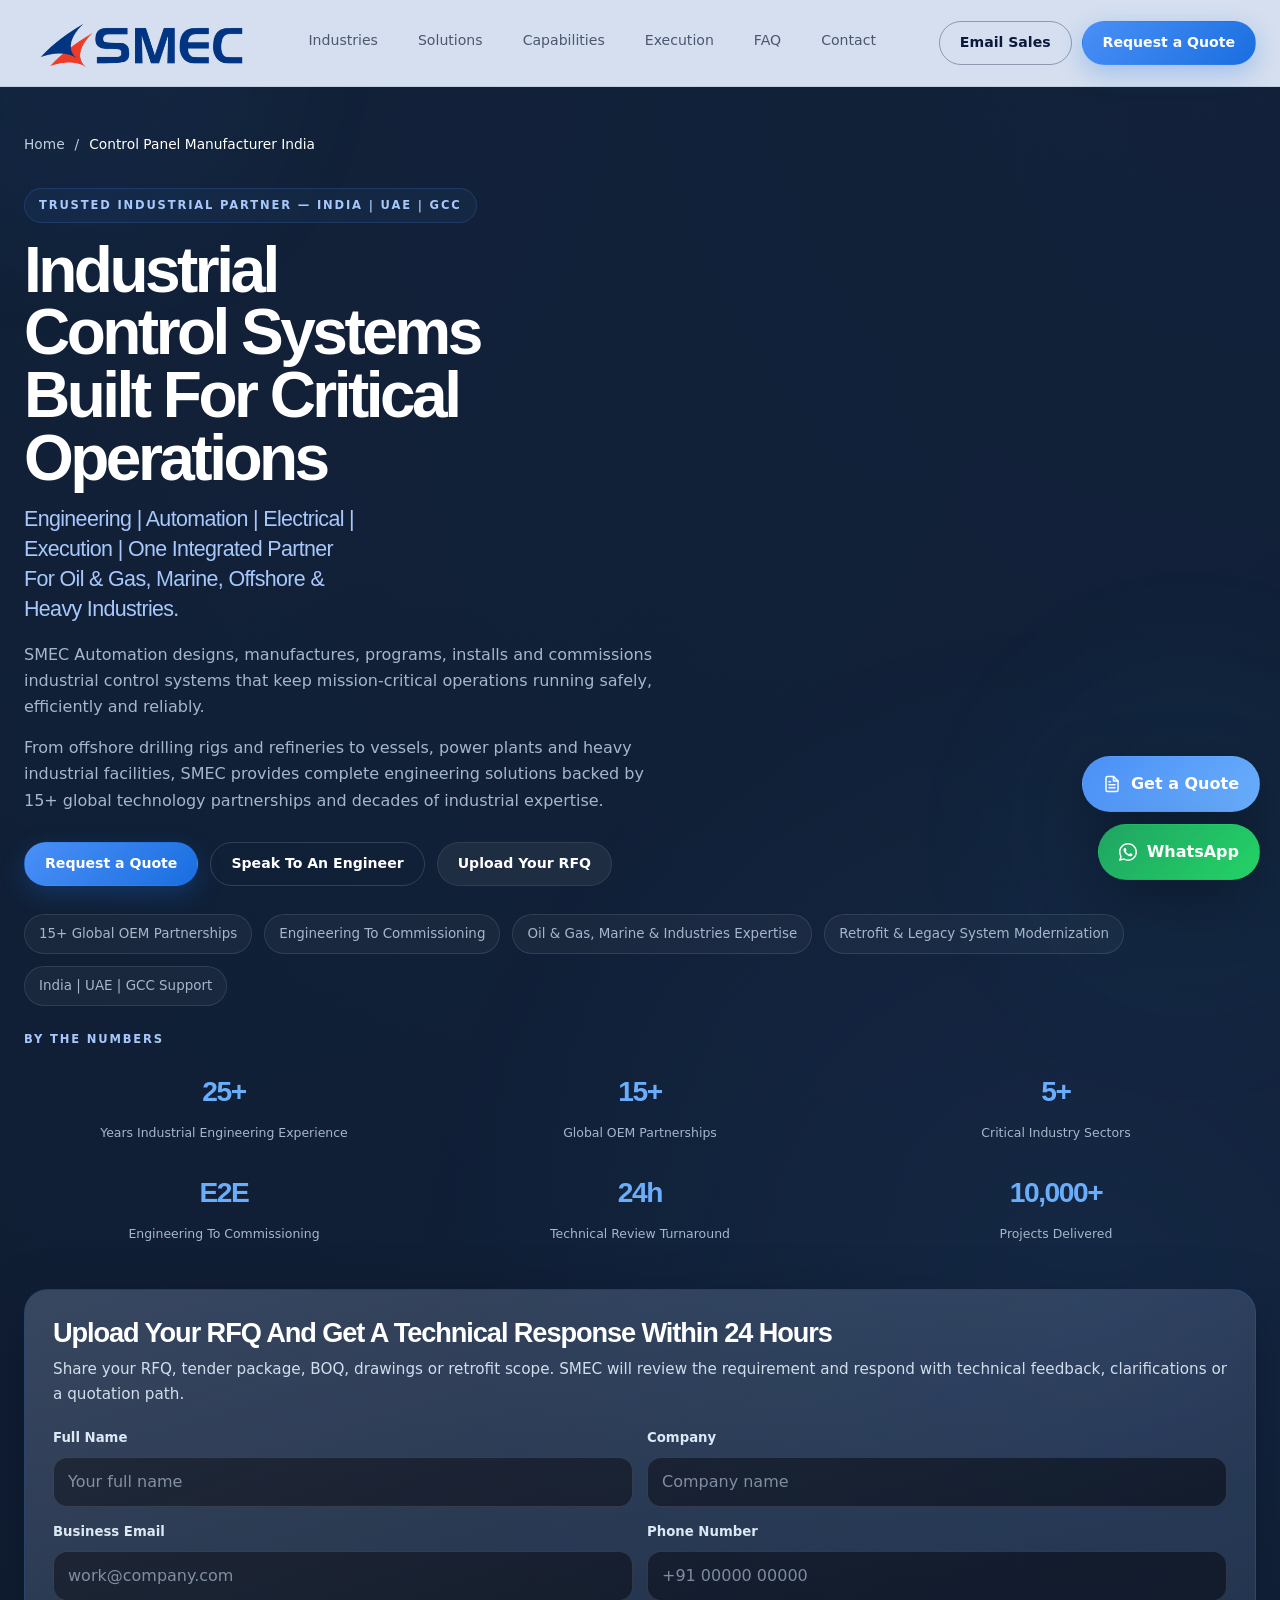
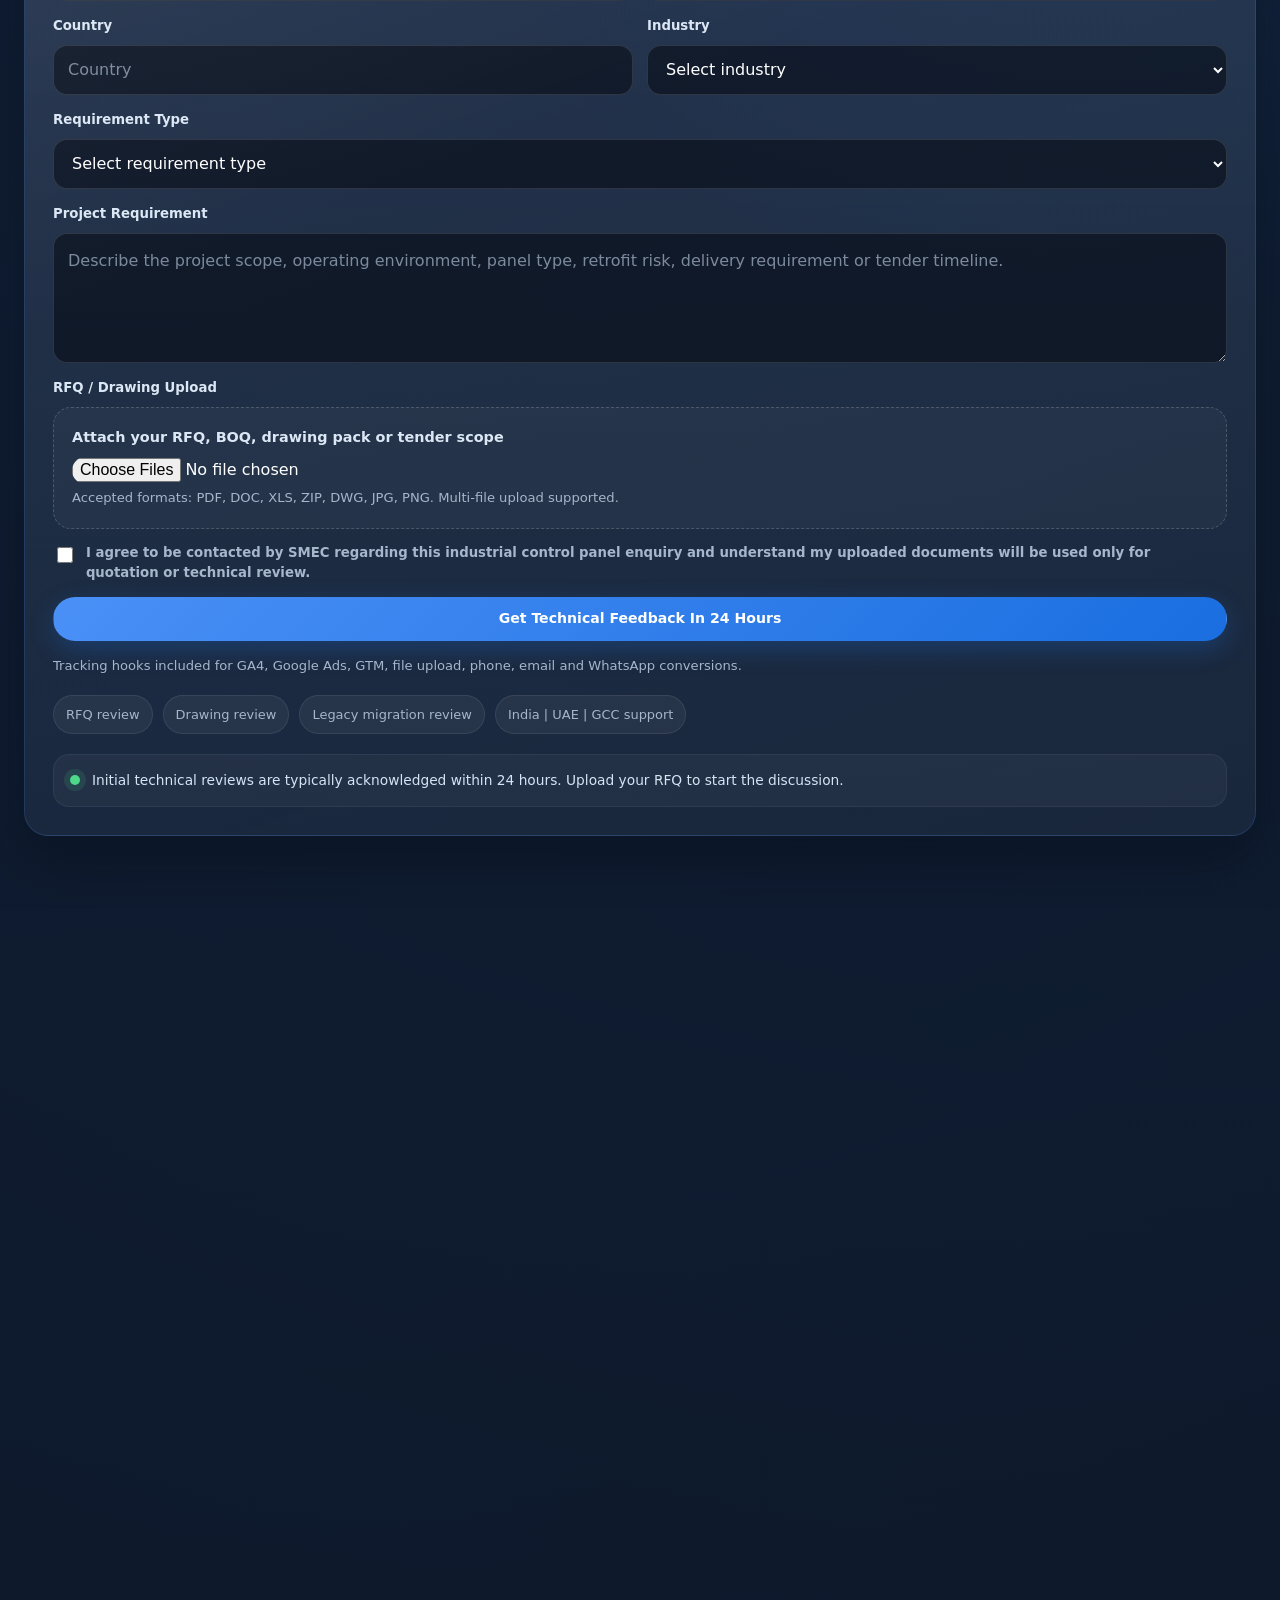
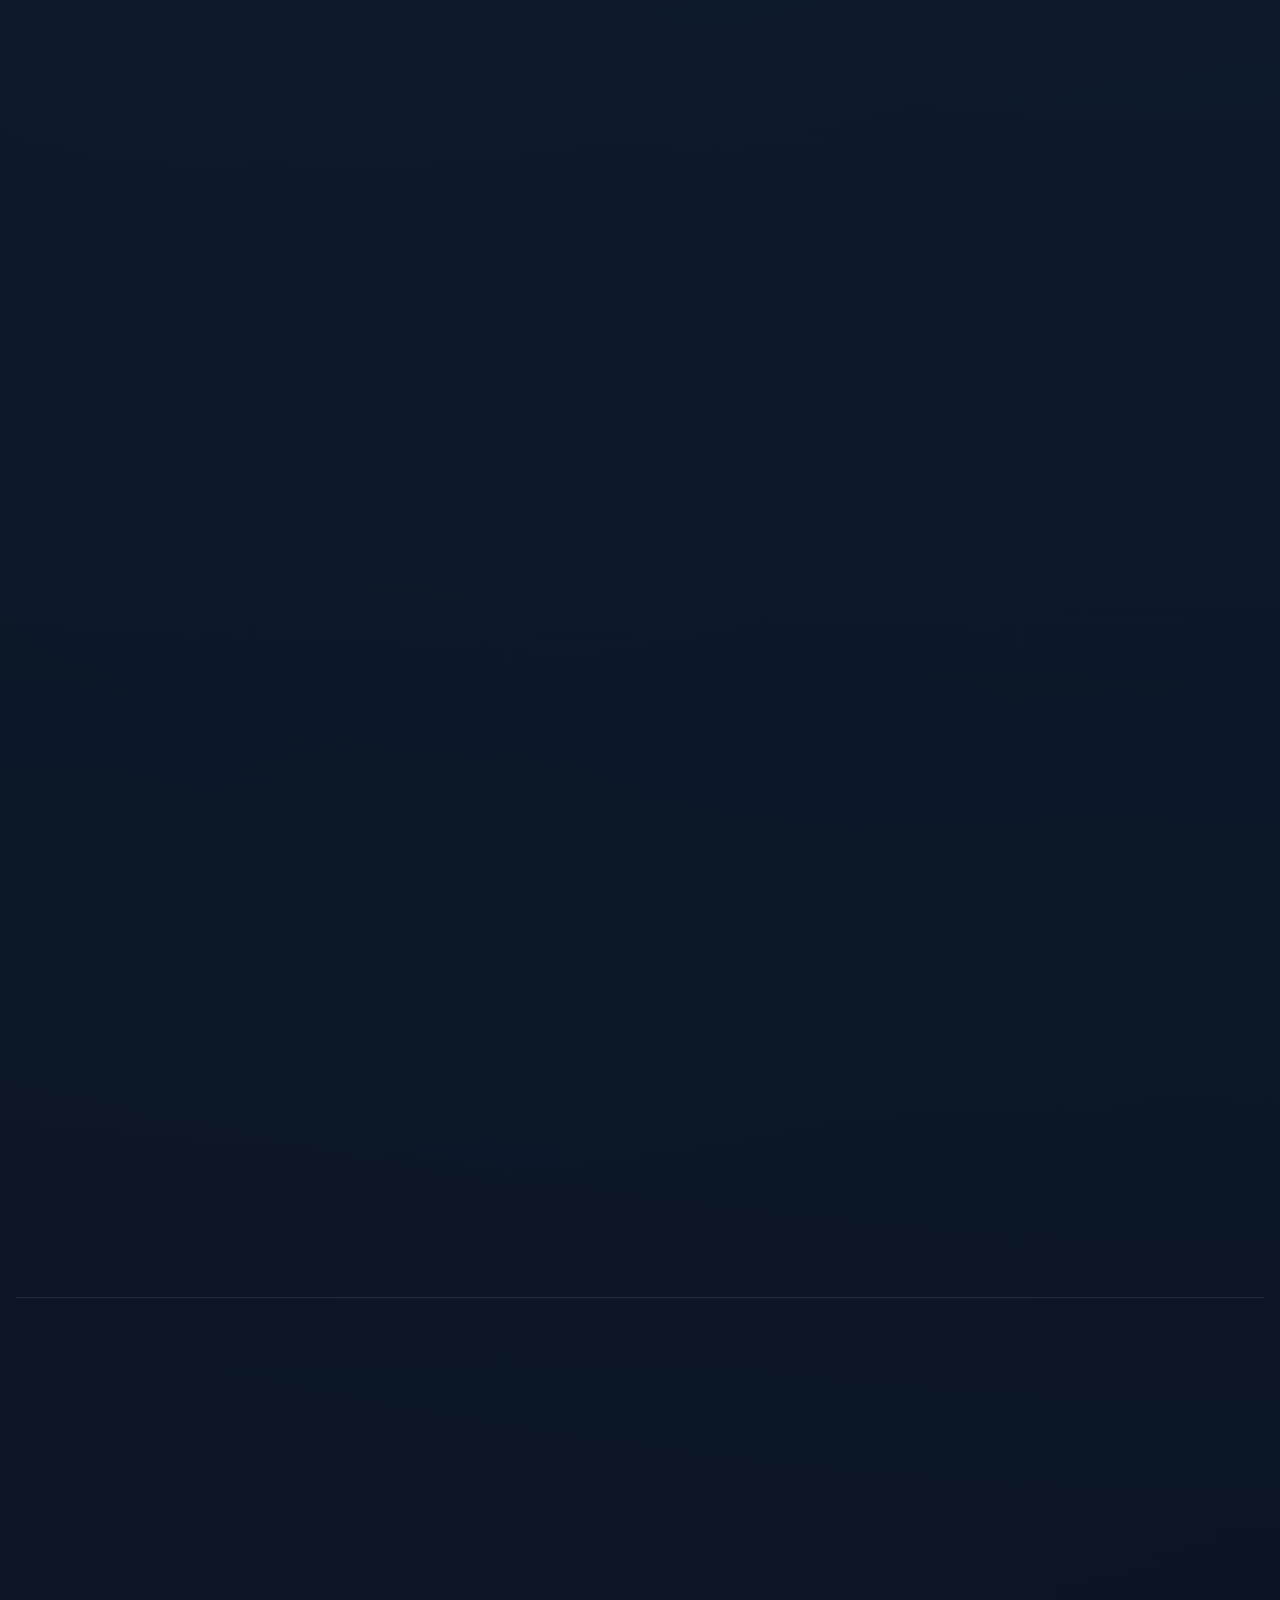
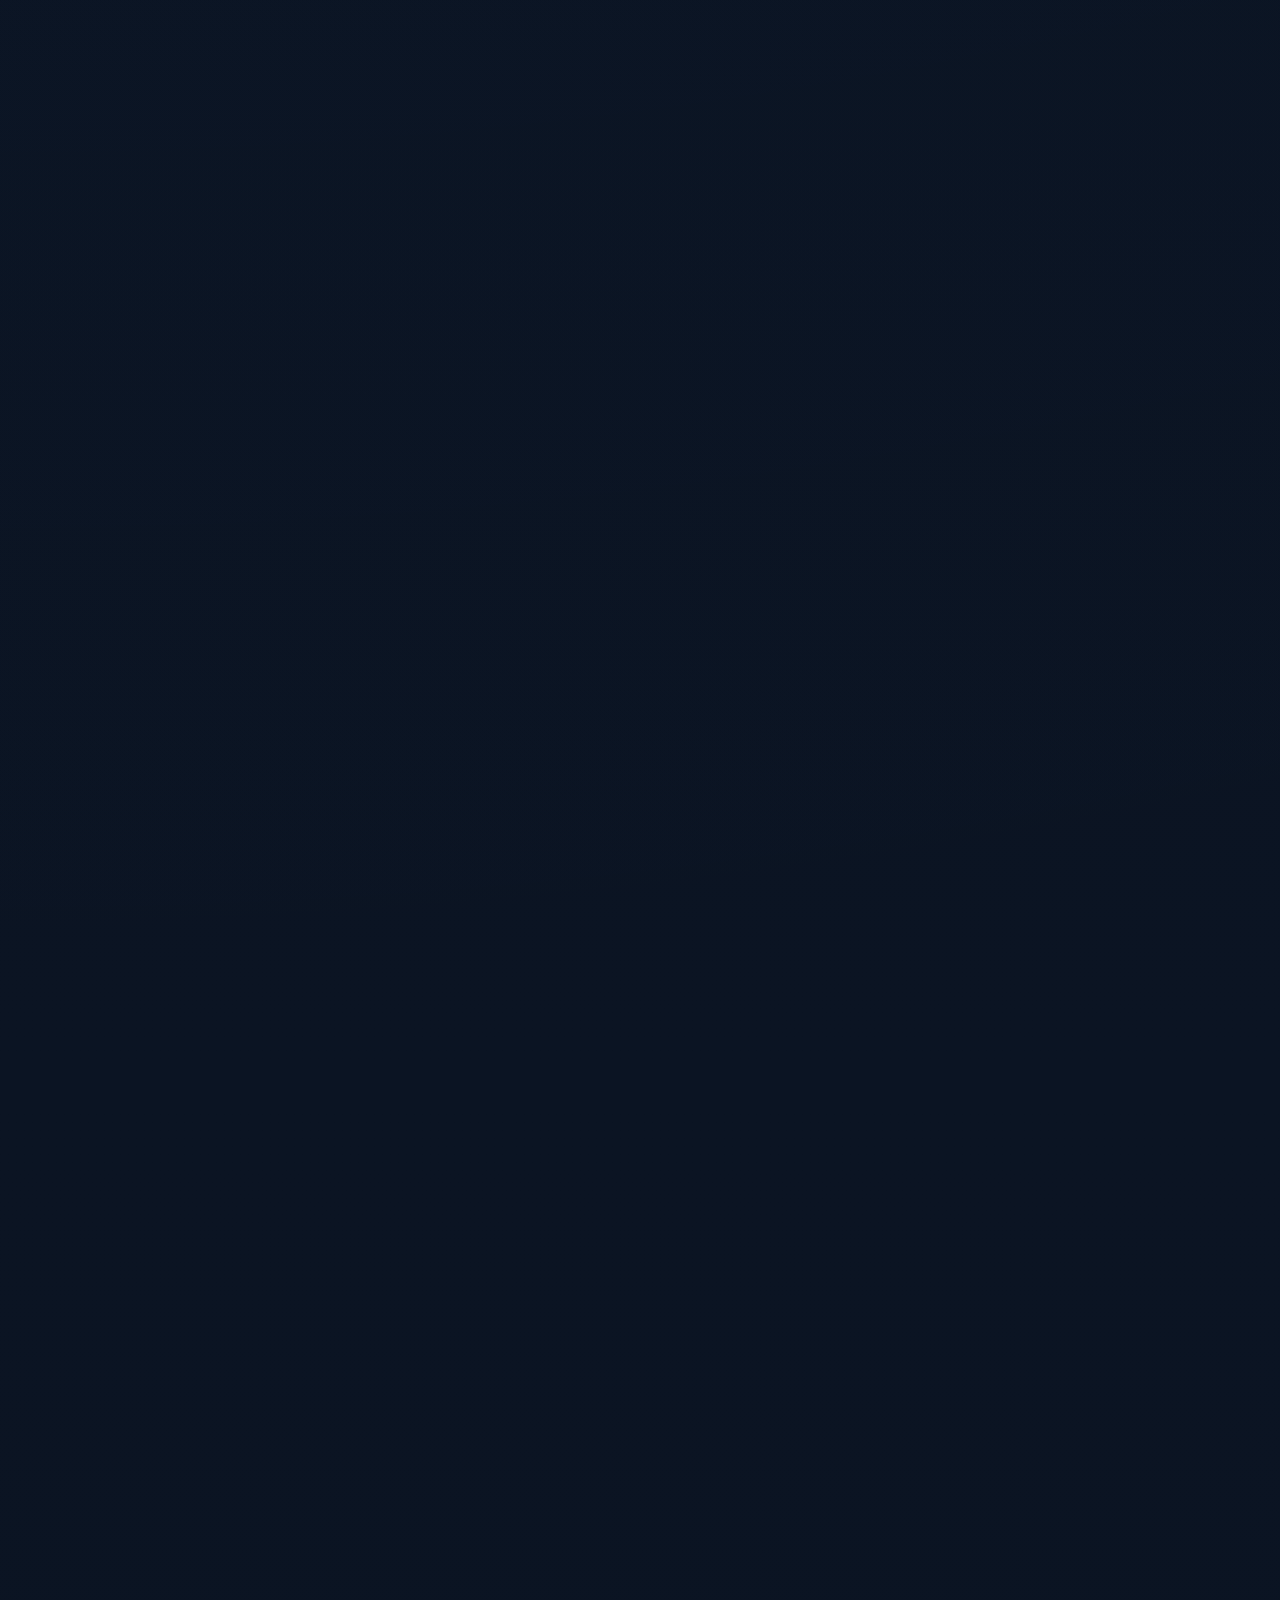
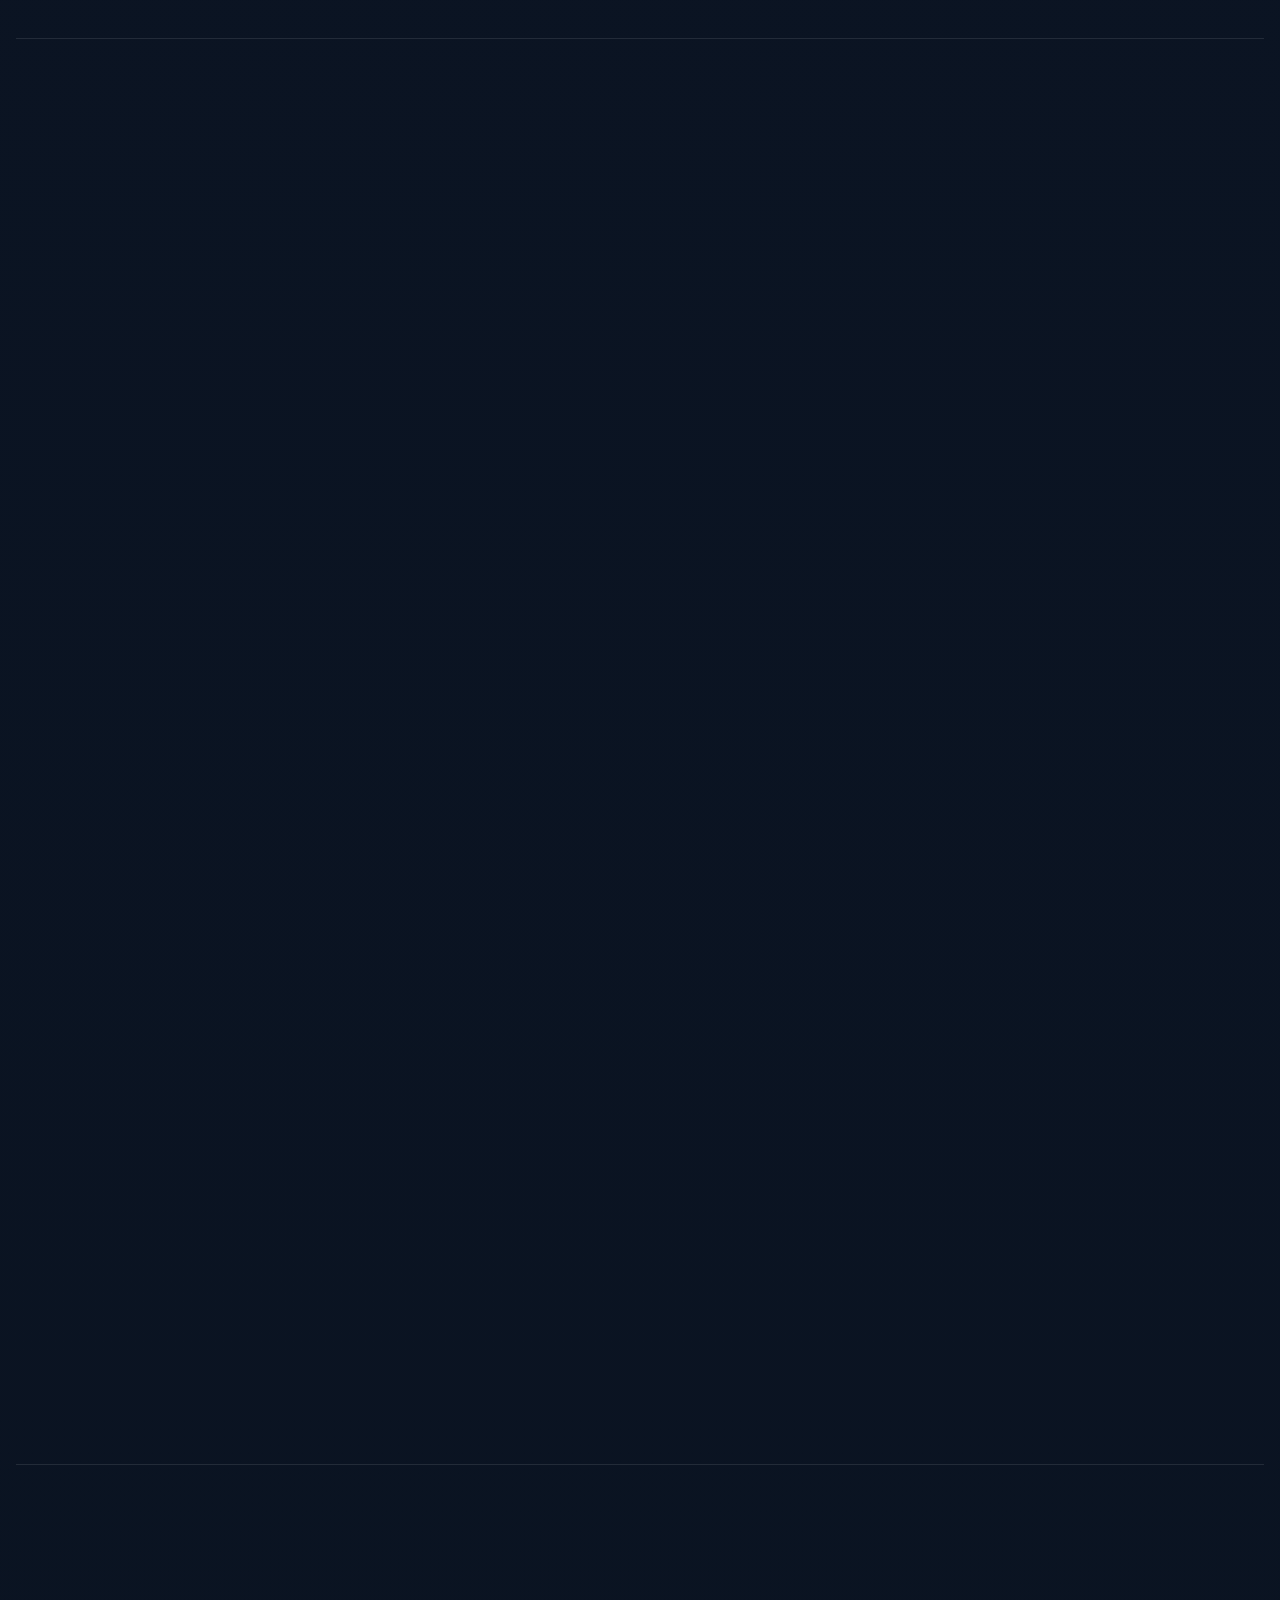
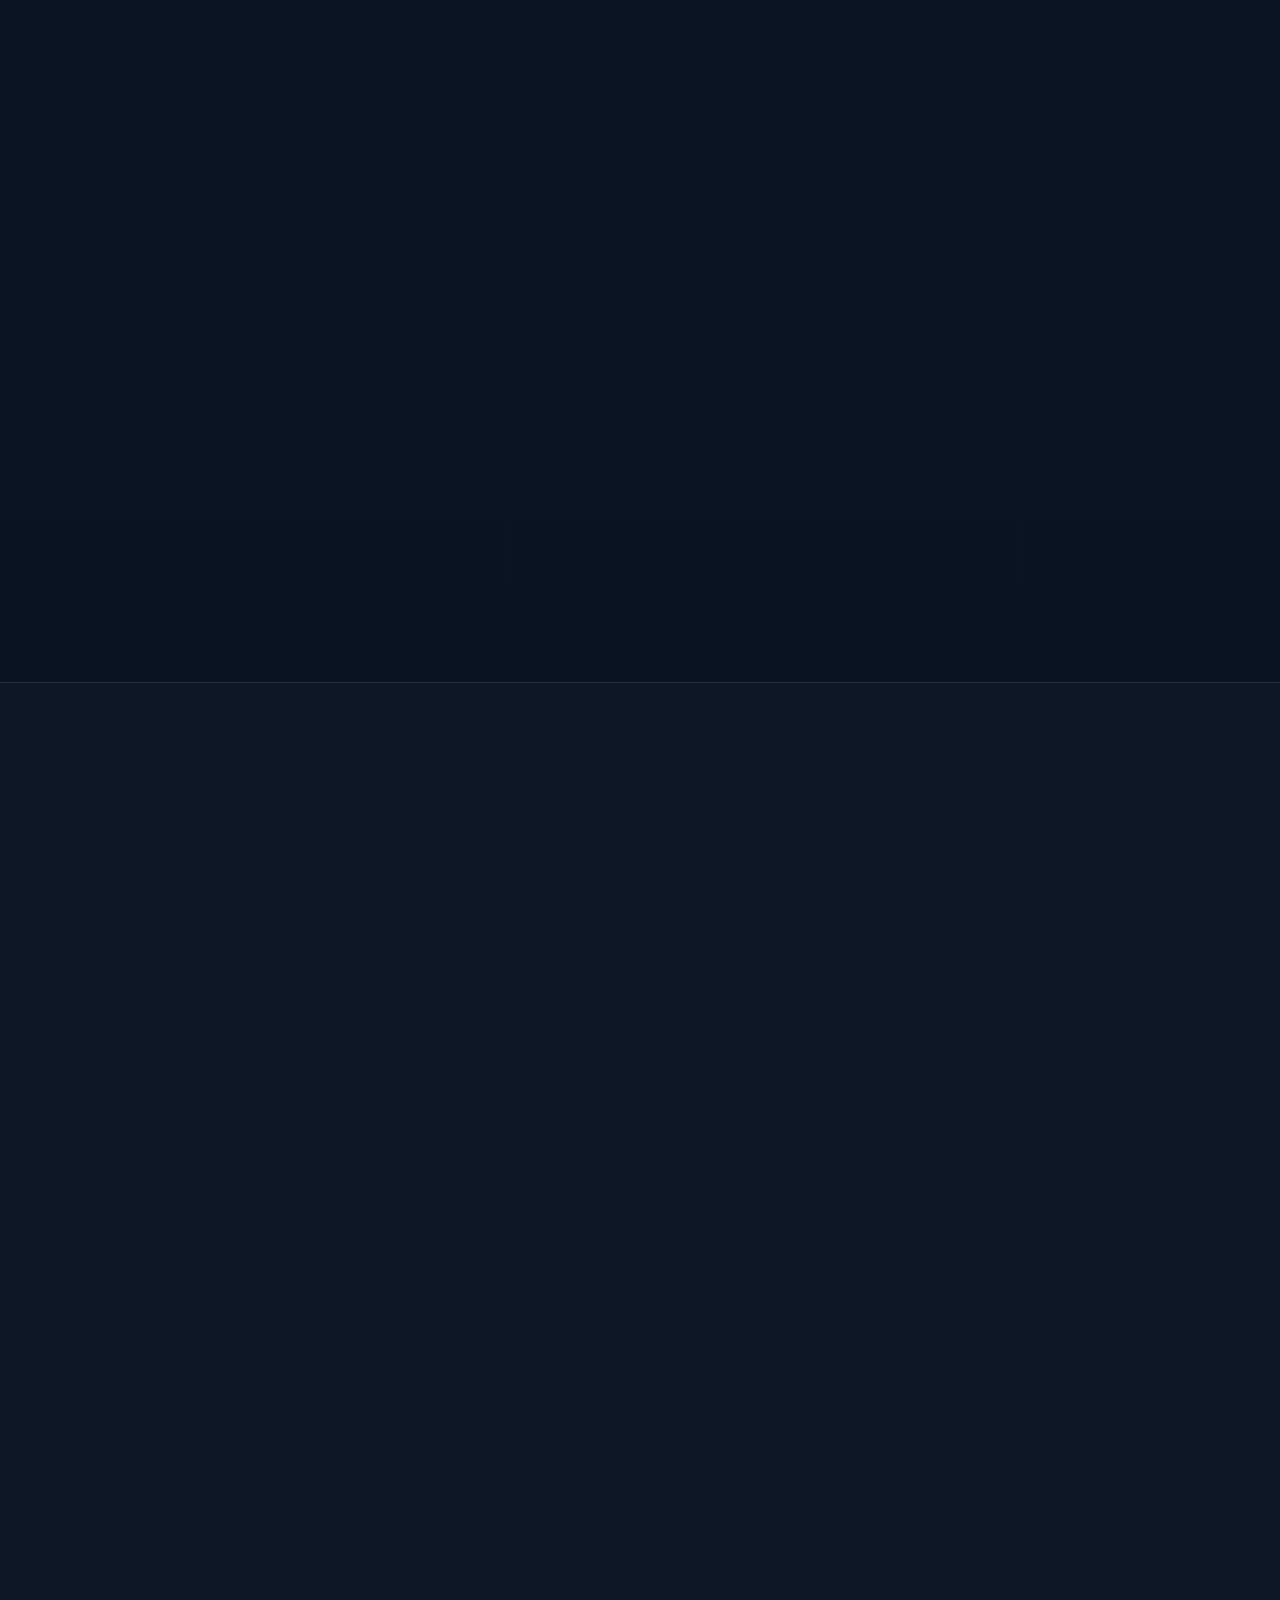
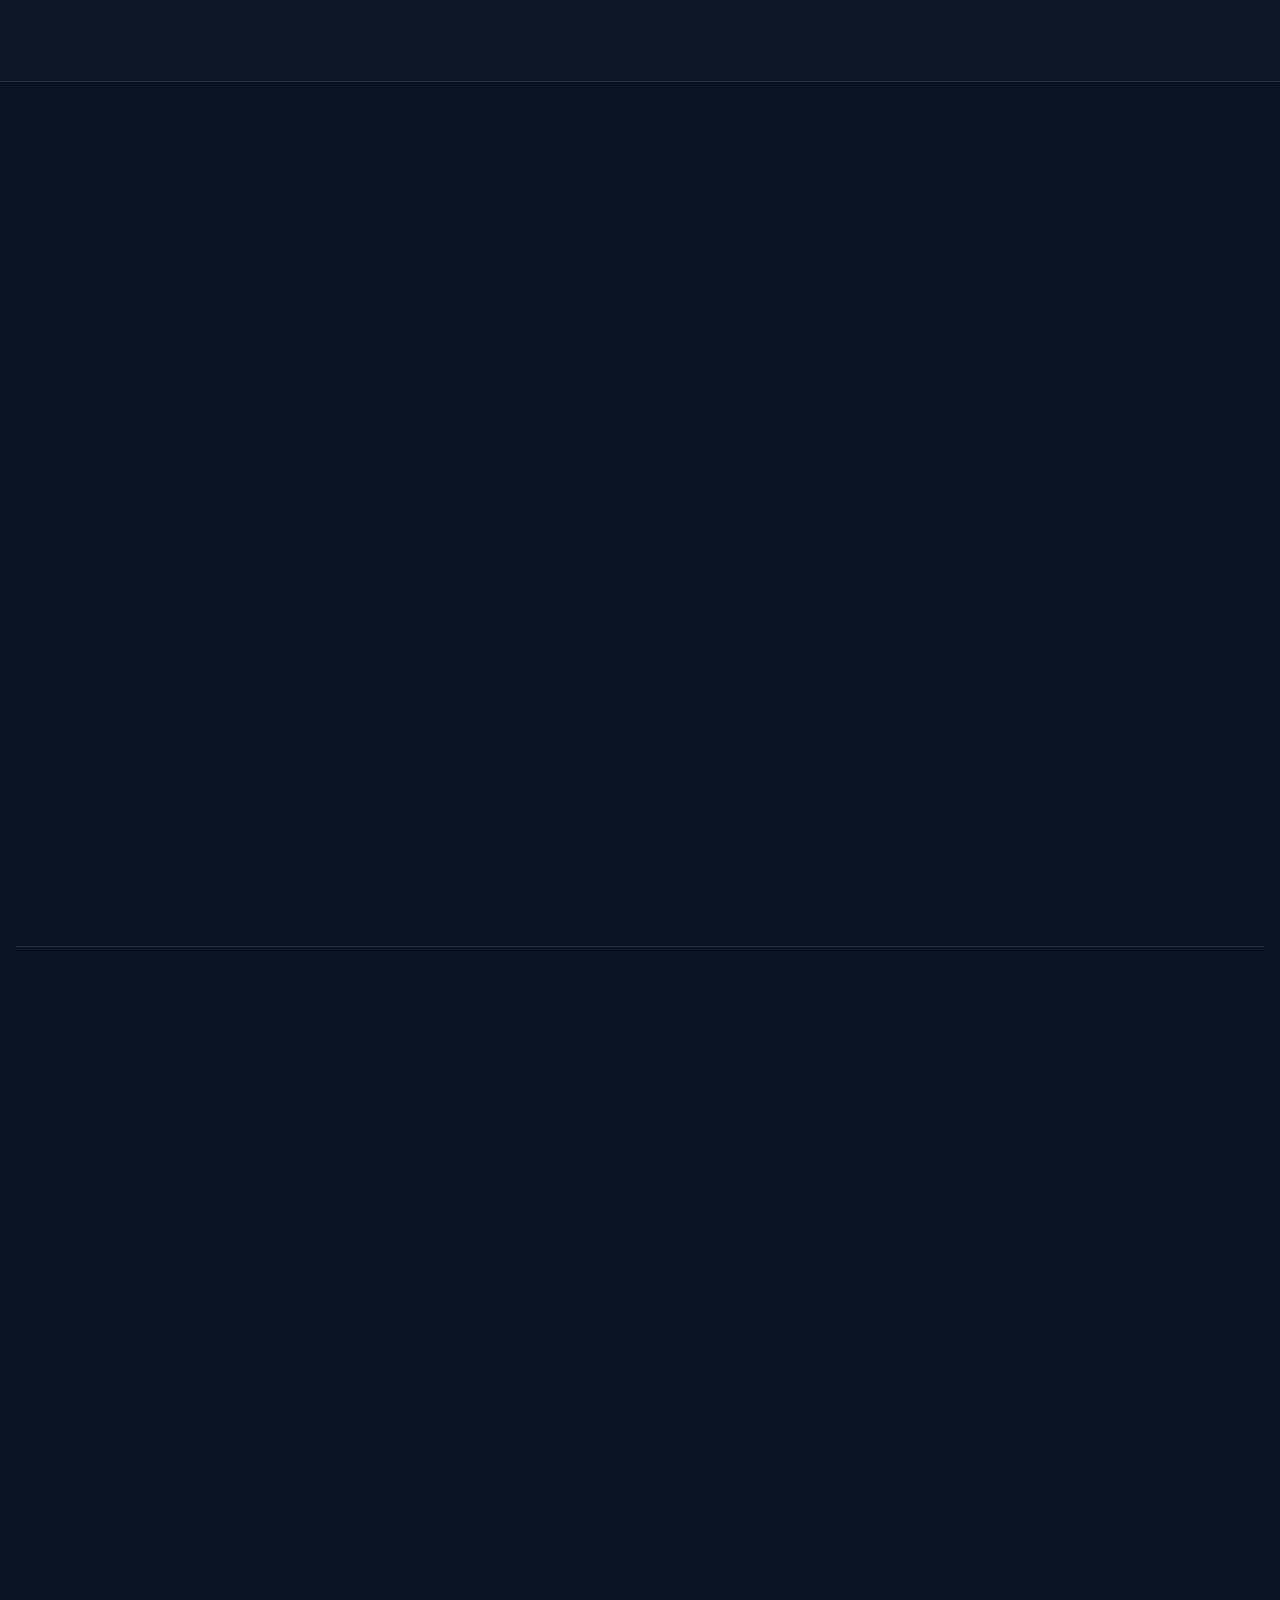
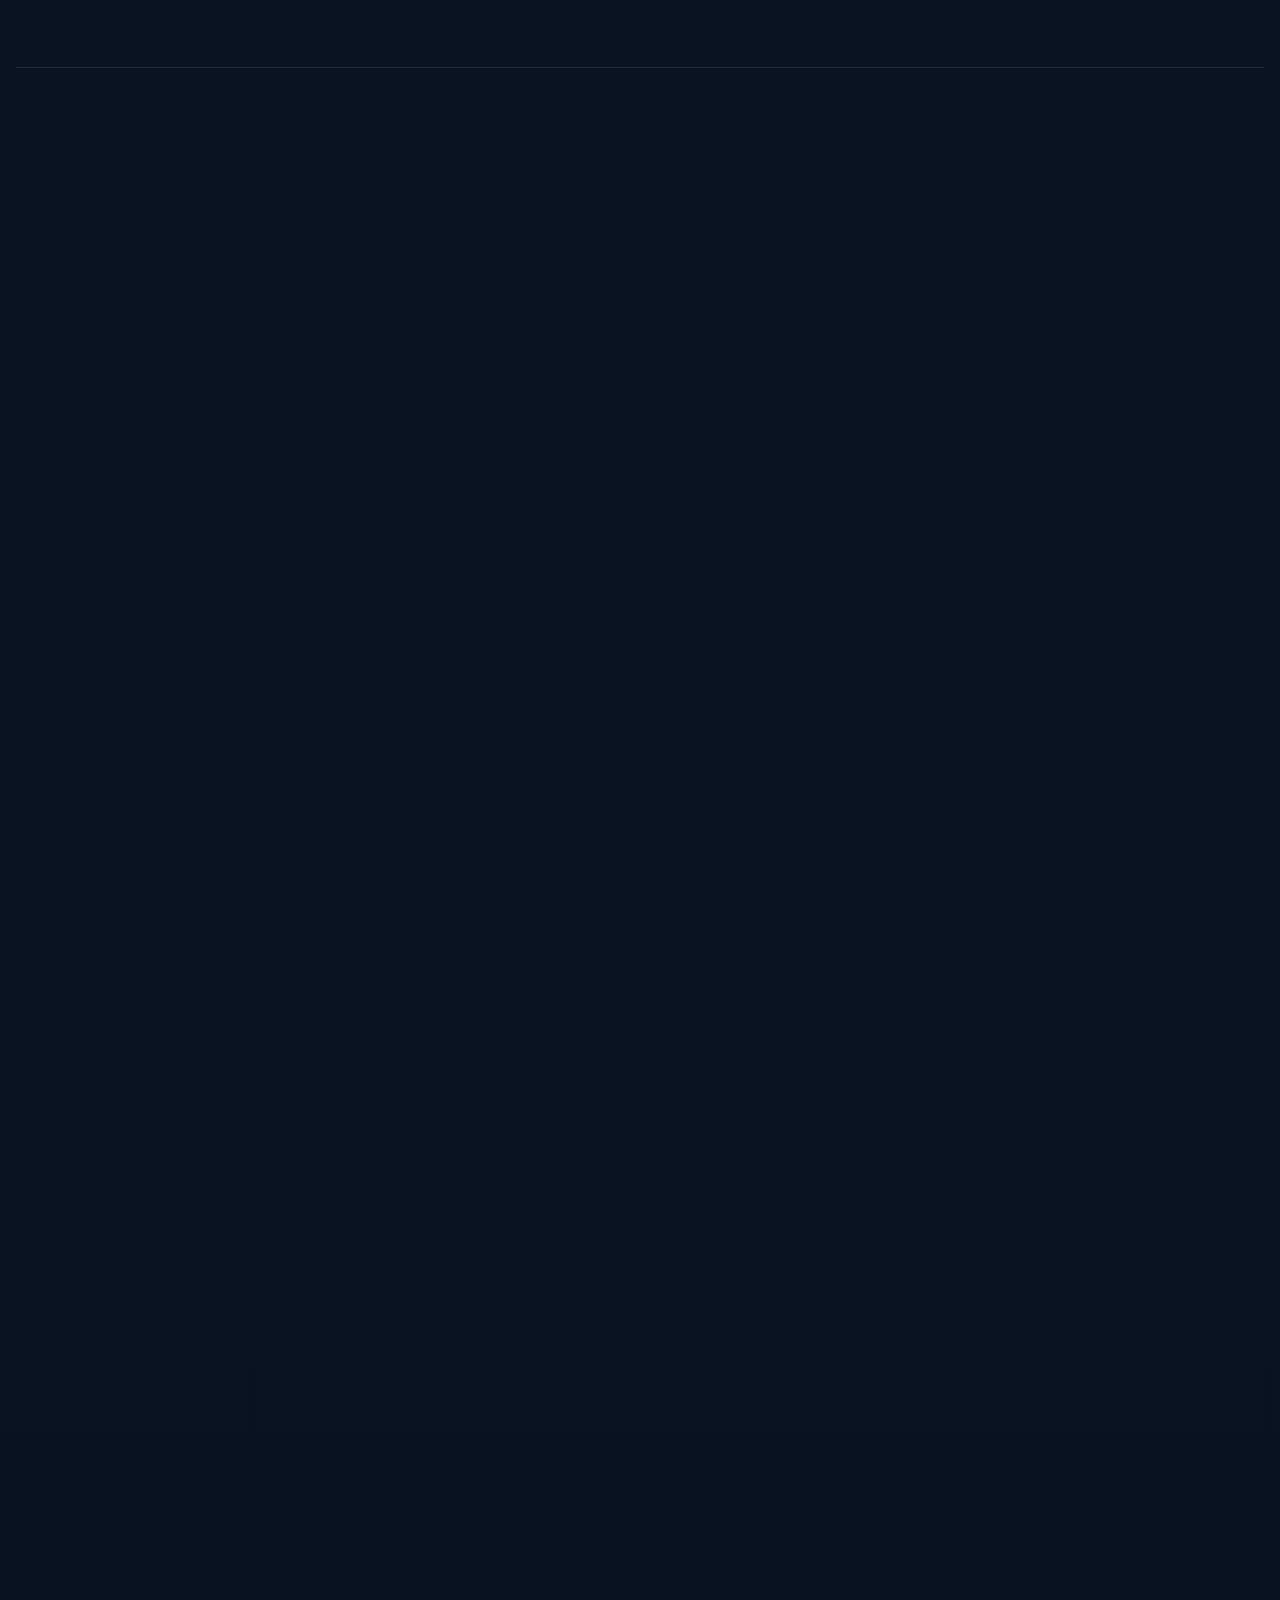
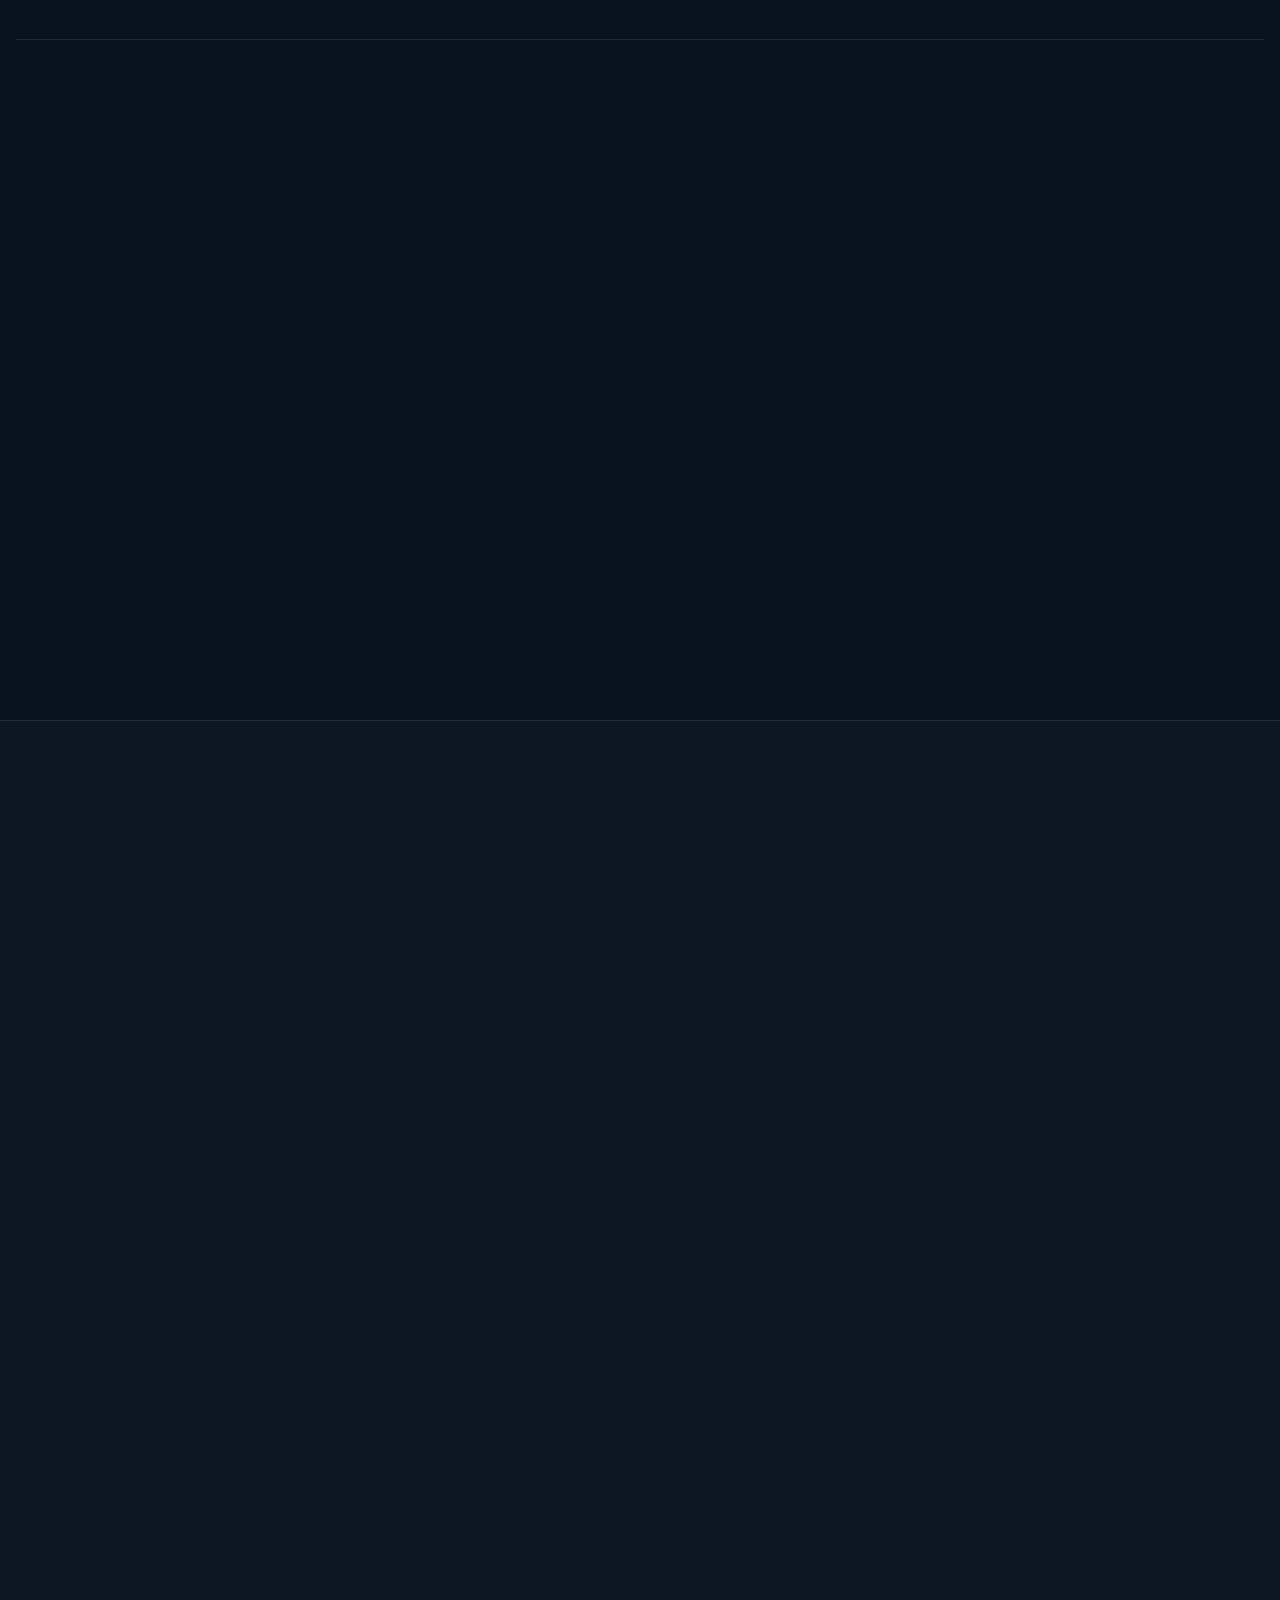
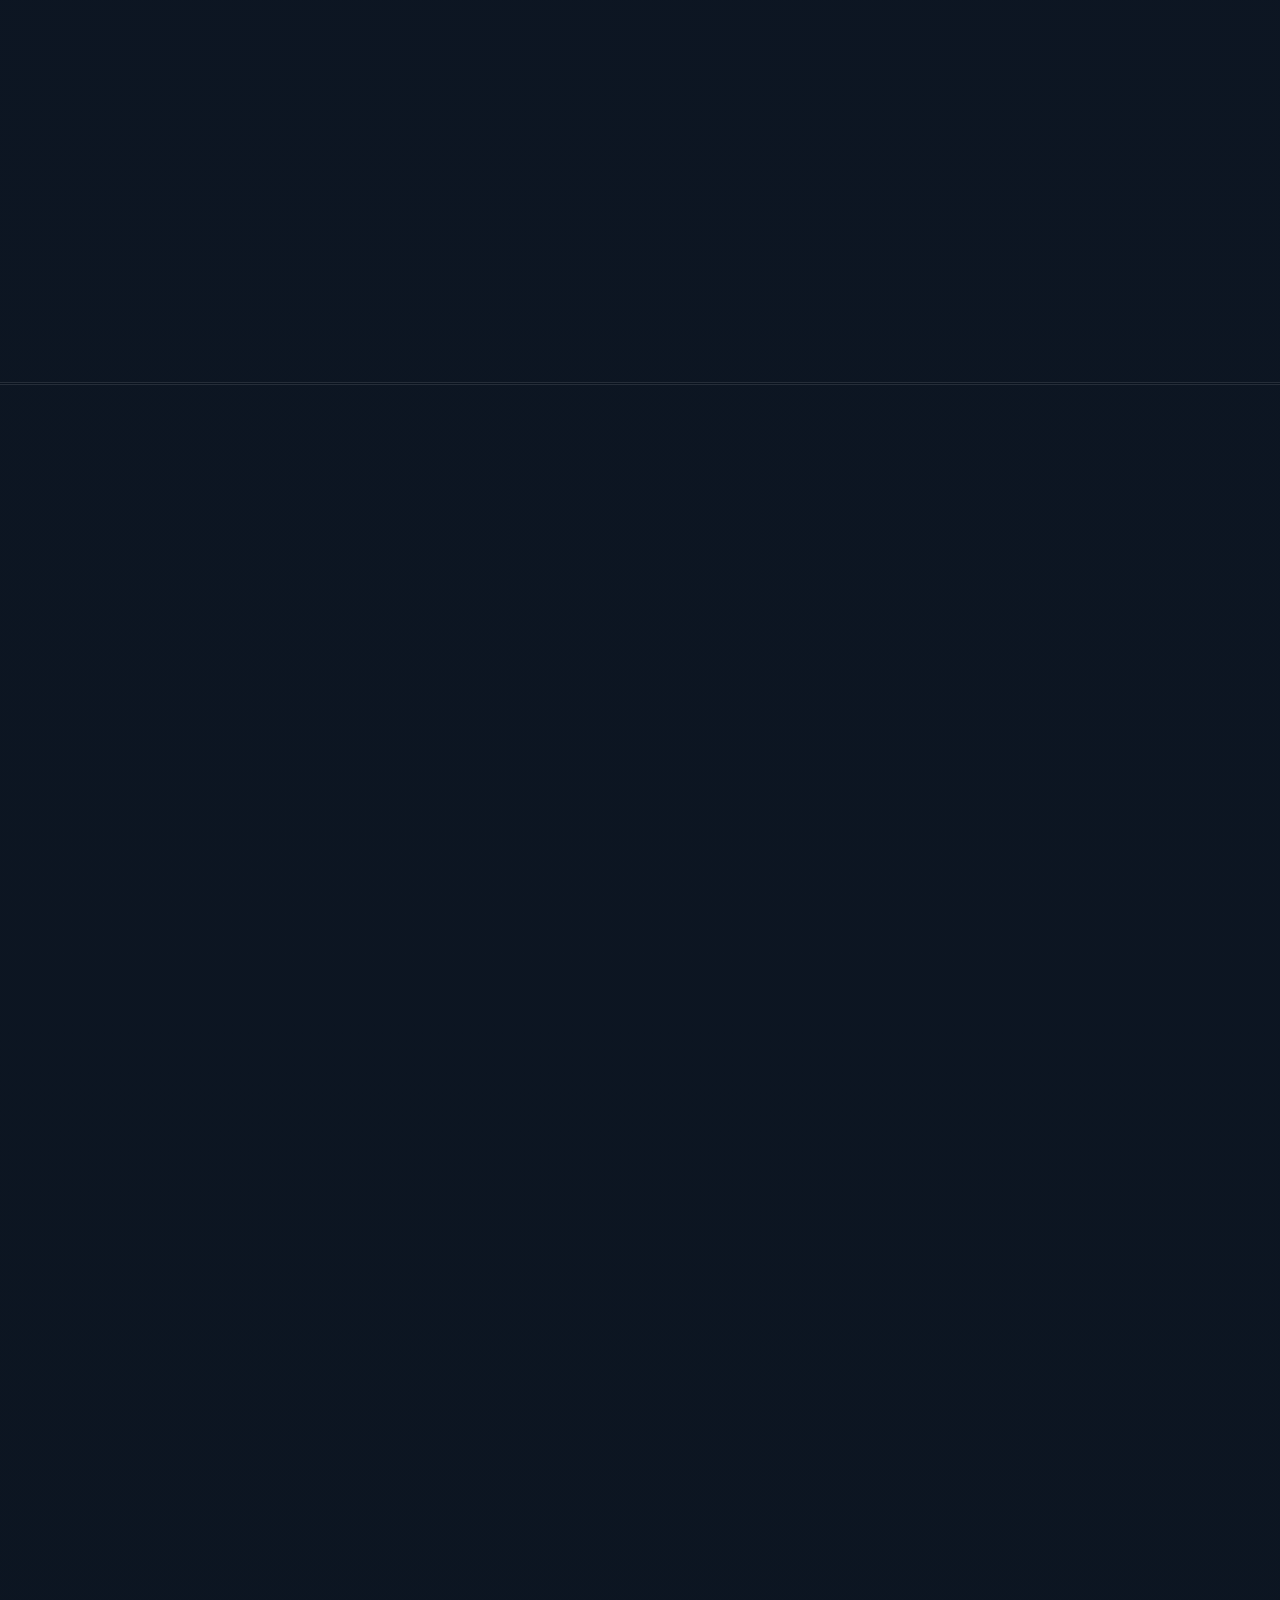
==== index.html @ be794b04 "remove image" ====
<!DOCTYPE html>
<html lang="en">
<head>
  <meta charset="UTF-8">
  <meta name="viewport" content="width=device-width, initial-scale=1">
  <title>Control Panel Manufacturer India | PLC, MCC, PCC &amp; Marine Panels | SMEC</title>
  <meta name="description" content="SMEC Automation manufactures PLC, MCC, PCC, RTU, SCADA, Marine and Oil &amp; Gas control panels with engineering, programming, commissioning and retrofit support.">
  <meta name="robots" content="index,follow">
  <meta name="theme-color" content="#0b1423">
  <meta name="format-detection" content="telephone=no">
  <meta property="og:type" content="website">
  <meta property="og:title" content="Control Panel Manufacturer India | PLC, MCC, PCC &amp; Marine Panels | SMEC">
  <meta property="og:description" content="SMEC Automation manufactures PLC, MCC, PCC, RTU, SCADA, Marine and Oil &amp; Gas control panels with engineering, programming, commissioning and retrofit support.">
  <meta property="og:url" content="https://smecoilandgas.com/control-panel-manufacturer-india">
  <meta property="og:site_name" content="SMEC Automation">
  <meta name="twitter:card" content="summary_large_image">
  <link rel="canonical" href="https://smecoilandgas.com/control-panel-manufacturer-india">
  <link rel="stylesheet" href="styles.css">
  <script>
    window.dataLayer = window.dataLayer || [];
    window.SMEC_TRACKING = {
      pageType: "landing_page",
      pageName: "control-panel-manufacturer-india",
      gtmId: "GTM-XXXXXXX",
      gaMeasurementId: "G-XXXXXXXXXX",
      googleAdsId: "AW-XXXXXXXXX",
      googleAdsConversions: {
        rfqSubmit: "AW-XXXXXXXXX/lead-submit",
        phoneClick: "AW-XXXXXXXXX/phone-click",
        whatsappClick: "AW-XXXXXXXXX/whatsapp-click",
        emailClick: "AW-XXXXXXXXX/email-click"
      }
    };
    window.SMEC_CONFIG = {
      formEndpoint: "",
      formMethod: "POST",
      thankYouPage: "thank-you.html",
      thankYouAbsoluteUrl: "https://smecoilandgas.com/control-panel-manufacturer-india/thank-you",
      whatsappNumber: "918606047714",
      primaryPhone: "+918606047714",
      secondaryPhone: "+919961367714",
      salesEmail: "sales@smecong.com"
    };

    function gtag() {
      window.dataLayer.push(arguments);
    }

    (function initTagManager(cfg) {
      if (!cfg.gtmId || cfg.gtmId.indexOf("GTM-") !== 0 || cfg.gtmId.indexOf("XXXX") !== -1) {
        return;
      }
      window.dataLayer.push({ "gtm.start": Date.now(), event: "gtm.js" });
      var script = document.createElement("script");
      script.async = true;
      script.src = "https://www.googletagmanager.com/gtm.js?id=" + encodeURIComponent(cfg.gtmId);
      document.head.appendChild(script);
    })(window.SMEC_TRACKING);

    (function initGA4(cfg) {
      if (!cfg.gaMeasurementId || cfg.gaMeasurementId.indexOf("G-") !== 0 || cfg.gaMeasurementId.indexOf("XXXX") !== -1) {
        return;
      }
      var script = document.createElement("script");
      script.async = true;
      script.src = "https://www.googletagmanager.com/gtag/js?id=" + encodeURIComponent(cfg.gaMeasurementId);
      document.head.appendChild(script);
      gtag("js", new Date());
      gtag("config", cfg.gaMeasurementId, {
        send_page_view: true,
        page_title: document.title,
        page_location: window.location.href,
        page_path: window.location.pathname
      });
    })(window.SMEC_TRACKING);
  </script>
  <script type="application/ld+json">
    {
      "@context": "https://schema.org",
      "@graph": [
        {
          "@type": "Organization",
          "@id": "https://smecoilandgas.com/#organization",
          "name": "SMEC Oil & Gas",
          "url": "https://smecoilandgas.com/",
          "email": "sales@smecong.com",
          "telephone": "+91 86060 47714",
          "logo": "https://smecoilandgas.com/wp-content/uploads/2022/05/smec-logo.png",
          "description": "SMEC manufactures PLC, MCC, PCC, RTU, SCADA, Marine and Oil & Gas control panels with engineering, fabrication, programming, commissioning and retrofit support.",
          "areaServed": [
            "India",
            "United Arab Emirates",
            "GCC"
          ]
        },
        {
          "@type": "LocalBusiness",
          "@id": "https://smecoilandgas.com/#localbusiness",
          "name": "SMEC Oil & Gas",
          "image": "https://smecoilandgas.com/wp-content/uploads/2022/05/smec-logo.png",
          "url": "https://smecoilandgas.com/control-panel-manufacturer-india",
          "email": "sales@smecong.com",
          "telephone": "+91 86060 47714",
          "priceRange": "$$",
          "address": {
            "@type": "PostalAddress",
            "streetAddress": "Maveli Rd, Tagore Nagar, Gandhi Nagar, Kadavanthra",
            "addressLocality": "Ernakulam",
            "addressRegion": "Kerala",
            "postalCode": "682020",
            "addressCountry": "IN"
          },
          "areaServed": [
            "India",
            "United Arab Emirates",
            "GCC"
          ]
        },
        {
          "@type": "Product",
          "@id": "https://smecoilandgas.com/control-panel-manufacturer-india#product",
          "name": "Industrial Control Panels",
          "description": "Industrial control panels from SMEC including PLC, MCC, PCC, RTU, SCADA, marine, offshore, oil and gas, retrofit and OEM replacement systems.",
          "category": "Industrial Control Panels",
          "brand": {
            "@id": "https://smecoilandgas.com/#organization"
          },
          "manufacturer": {
            "@id": "https://smecoilandgas.com/#organization"
          },
          "url": "https://smecoilandgas.com/control-panel-manufacturer-india",
          "areaServed": [
            "India",
            "United Arab Emirates",
            "GCC"
          ]
        },
        {
          "@type": "Service",
          "@id": "https://smecoilandgas.com/control-panel-manufacturer-india#service",
          "name": "Control Panel Engineering, Manufacturing and Retrofit Services",
          "serviceType": "Industrial control panel engineering, manufacturing, PLC programming, commissioning and legacy migration",
          "provider": {
            "@id": "https://smecoilandgas.com/#organization"
          },
          "areaServed": [
            "India",
            "United Arab Emirates",
            "GCC"
          ],
          "url": "https://smecoilandgas.com/control-panel-manufacturer-india",
          "description": "Engineering, fabrication, programming, FAT, installation support, commissioning and long-term lifecycle support for mission-critical industrial control systems."
        },
        {
          "@type": "BreadcrumbList",
          "@id": "https://smecoilandgas.com/control-panel-manufacturer-india#breadcrumb",
          "itemListElement": [
            {
              "@type": "ListItem",
              "position": 1,
              "name": "Home",
              "item": "https://smecoilandgas.com/"
            },
            {
              "@type": "ListItem",
              "position": 2,
              "name": "Control Panel Manufacturer India",
              "item": "https://smecoilandgas.com/control-panel-manufacturer-india"
            }
          ]
        },
        {
          "@type": "FAQPage",
          "@id": "https://smecoilandgas.com/control-panel-manufacturer-india#faq",
          "mainEntity": [
            {
              "@type": "Question",
              "name": "What control panels does SMEC manufacture?",
              "acceptedAnswer": {
                "@type": "Answer",
                "text": "SMEC manufactures PLC panels, MCC panels, PCC panels, SCADA panels, RTU panels, VFD panels, marine control panels, ESD panels and custom industrial automation systems."
              }
            },
            {
              "@type": "Question",
              "name": "Does SMEC provide turnkey automation projects?",
              "acceptedAnswer": {
                "@type": "Answer",
                "text": "Yes. SMEC provides engineering, manufacturing, programming, testing, installation, commissioning and long-term technical support under one roof."
              }
            },
            {
              "@type": "Question",
              "name": "Can SMEC upgrade obsolete PLC and SCADA systems?",
              "acceptedAnswer": {
                "@type": "Answer",
                "text": "Yes. SMEC specializes in legacy system migration, modernization and retrofit projects across industrial sectors including Siemens S5 or S7, Allen Bradley SLC500 and obsolete marine PMS platforms."
              }
            },
            {
              "@type": "Question",
              "name": "Which industries does SMEC serve?",
              "acceptedAnswer": {
                "@type": "Answer",
                "text": "SMEC serves Oil and Gas, Marine, Offshore, Power Generation, Manufacturing, Utilities, EPC and Heavy Industries."
              }
            },
            {
              "@type": "Question",
              "name": "Does SMEC support offshore drilling rigs and vessels?",
              "acceptedAnswer": {
                "@type": "Answer",
                "text": "Yes. SMEC supports offshore rigs, production facilities, vessels, shipyards and marine operators globally."
              }
            },
            {
              "@type": "Question",
              "name": "Can SMEC manufacture custom control panels?",
              "acceptedAnswer": {
                "@type": "Answer",
                "text": "Yes. SMEC designs and manufactures custom PLC, MCC, PCC, LT, RTU, SCADA and electrical control panels based on client specifications, site conditions and industry requirements."
              }
            },
            {
              "@type": "Question",
              "name": "Does SMEC provide installation and commissioning services?",
              "acceptedAnswer": {
                "@type": "Answer",
                "text": "Yes. SMEC supports FAT, SAT, installation, commissioning, troubleshooting, maintenance and training."
              }
            },
            {
              "@type": "Question",
              "name": "How quickly can I receive a quotation?",
              "acceptedAnswer": {
                "@type": "Answer",
                "text": "Most enquiries receive an initial technical review within 24 hours of submission."
              }
            },
            {
              "@type": "Question",
              "name": "Can SMEC retrofit or upgrade existing control panels?",
              "acceptedAnswer": {
                "@type": "Answer",
                "text": "Yes. SMEC supports control panel retrofit, MCC refurbishment, PLC migration, obsolete component replacement, wiring upgrades and switchboard modernization."
              }
            },
            {
              "@type": "Question",
              "name": "Do you manufacture oil and gas control panels?",
              "acceptedAnswer": {
                "@type": "Answer",
                "text": "Yes. SMEC manufactures control panels for offshore, onshore, refinery, petrochemical and hazardous area applications including ESD, F&G, RTU and process control panels."
              }
            },
            {
              "@type": "Question",
              "name": "Do you support marine control panels and switchboards?",
              "acceptedAnswer": {
                "@type": "Answer",
                "text": "Yes. SMEC supports marine switchboards, emergency switchboards, PMS panels, vessel automation panels and marine electrical retrofit projects."
              }
            },
            {
              "@type": "Question",
              "name": "Which regions does SMEC support?",
              "acceptedAnswer": {
                "@type": "Answer",
                "text": "SMEC supports projects across India, UAE, Saudi Arabia, Qatar, Oman and selected global project locations."
              }
            }
          ]
        }
      ]
    }
  </script>
</head>
<body>
  <a class="skip-link" href="#hero-rfq">Skip to RFQ form</a>
  <div class="page-shell">
    <!-- Google Tag Manager placeholder: replace window.SMEC_TRACKING.gtmId with the live container before launch. -->
    <!-- HEADER -->
    <header class="topbar">
      <div class="container nav">
        <a class="brand" href="#top" aria-label="SMEC Automation home">
          <picture><source type="image/webp" srcset="smec-logo.webp"><img fetchpriority="high" decoding="async" class="brand-logo" src="smec-logo.png" alt="SMEC Automation" width="160" height="40"></picture>
        </a>
        <nav class="nav-links" aria-label="Primary">
          <a href="#who">Industries</a>
          <a href="#solutions">Solutions</a>
          <a href="#capabilities">Capabilities</a>
          <a href="#execution">Execution</a>
          <a href="#faq">FAQ</a>
          <a href="#contact">Contact</a>
        </nav>
        <div class="nav-actions">
          <a class="button-outline js-track" href="mailto:sales@smecong.com" data-event="email_click" data-event-label="nav_email">Email Sales</a>
          <a class="button js-track" href="#hero-rfq" data-event="cta_click" data-event-label="nav_request_quote">Request a Quote</a>
        </div>
        <button class="nav-hamburger" id="nav-hamburger" aria-label="Open menu" aria-expanded="false" aria-controls="nav-drawer">
          <svg class="icon-open" width="20" height="20" viewBox="0 0 20 20" fill="none" aria-hidden="true">
            <rect x="2" y="5" width="16" height="2" rx="1" fill="currentColor"/>
            <rect x="2" y="9" width="16" height="2" rx="1" fill="currentColor"/>
            <rect x="2" y="13" width="16" height="2" rx="1" fill="currentColor"/>
          </svg>
          <svg class="icon-close" width="20" height="20" viewBox="0 0 20 20" fill="none" aria-hidden="true">
            <line x1="4" y1="4" x2="16" y2="16" stroke="currentColor" stroke-width="2" stroke-linecap="round"/>
            <line x1="16" y1="4" x2="4" y2="16" stroke="currentColor" stroke-width="2" stroke-linecap="round"/>
          </svg>
        </button>
      </div>
      <div class="nav-drawer" id="nav-drawer" aria-hidden="true">
        <div class="nav-drawer-inner container">
          <nav class="nav-drawer-links" aria-label="Mobile navigation">
            <a href="#who" class="js-drawer-link">Industries</a>
            <a href="#solutions" class="js-drawer-link">Solutions</a>
            <a href="#capabilities" class="js-drawer-link">Capabilities</a>
            <a href="#execution" class="js-drawer-link">Execution</a>
            <a href="#faq" class="js-drawer-link">FAQ</a>
            <a href="#contact" class="js-drawer-link">Contact</a>
          </nav>
          <div class="nav-drawer-actions">
            <a class="button-outline js-track js-drawer-link" href="mailto:sales@smecong.com" data-event="email_click" data-event-label="nav_email_mobile">Email Sales</a>
            <a class="button js-track js-drawer-link" href="#hero-rfq" data-event="cta_click" data-event-label="nav_request_quote_mobile">Request a Quote</a>
          </div>
        </div>
      </div>
    </header>

    <!-- MAIN CONTENT -->
    <main id="top">
      <!-- HERO SECTION -->
      <section class="hero">
        <div class="container">
          <div class="breadcrumb" aria-label="Breadcrumb">
            <span><a href="https://smecoilandgas.com/">Home</a></span>
            <span>/</span>
            <span>Control Panel Manufacturer India</span>
          </div>
          <div class="hero-grid">
            <div class="hero-copy-wrap reveal">
              <span class="eyebrow">Trusted Industrial Partner — India | UAE | GCC</span>
              <h1>Industrial Control Systems Built For Critical Operations</h1>
              <p class="hero-subheadline">Engineering | Automation | Electrical | Execution | One Integrated Partner For Oil &amp; Gas, Marine, Offshore &amp; Heavy Industries.</p>
              <p class="hero-copy">SMEC Automation designs, manufactures, programs, installs and commissions industrial control systems that keep mission-critical operations running safely, efficiently and reliably.</p>
              <p class="hero-copy" style="margin-top:14px;">From offshore drilling rigs and refineries to vessels, power plants and heavy industrial facilities, SMEC provides complete engineering solutions backed by 15+ global technology partnerships and decades of industrial expertise.</p>
              <div class="hero-actions">
                <a class="button js-track" href="#hero-rfq" data-event="cta_click" data-event-label="hero_request_quote">Request a Quote</a>
                <a class="button-outline js-track" href="tel:+918606047714" data-event="phone_click" data-event-label="hero_speak_engineer">Speak To An Engineer</a>
                <a class="button-soft js-track" href="#hero-rfq" data-event="cta_click" data-event-label="hero_upload_rfq">Upload Your RFQ</a>
              </div>
              <div class="section-bands" style="margin-bottom: 0;" aria-label="Trust markers">
                <span class="band">15+ Global OEM Partnerships</span>
                <span class="band">Engineering To Commissioning</span>
                <span class="band">Oil &amp; Gas, Marine &amp; Industries Expertise</span>
                <span class="band">Retrofit &amp; Legacy System Modernization</span>
                <span class="band">India | UAE | GCC Support</span>
              </div>

              <div class="stats hero-stats" style="margin-top: 24px; padding: 0; background:none; border: none;" aria-label="By The Numbers">
                <p style="text-align:left; font-size:0.72rem; font-weight:700; letter-spacing:0.16em; text-transform:uppercase; color:#a8c8fc; margin:0 0 12px;">By The Numbers</p>
                <div class="stats-grid" style="grid-template-columns: repeat(3, 1fr); gap: 8px 16px;">
                  <article class="reveal">
                    <strong>25+</strong>
                    <span>Years Industrial Engineering Experience</span>
                  </article>
                  <article class="reveal">
                    <strong>15+</strong>
                    <span>Global OEM Partnerships</span>
                  </article>
                  <article class="reveal">
                    <strong>5+</strong>
                    <span>Critical Industry Sectors</span>
                  </article>
                  <article class="reveal">
                    <strong>E2E</strong>
                    <span>Engineering To Commissioning</span>
                  </article>
                  <article class="reveal">
                    <strong>24h</strong>
                    <span>Technical Review Turnaround</span>
                  </article>
                  <article class="reveal">
                    <strong>10,000+</strong>
                    <span>Projects Delivered</span>
                  </article>
                </div>
              </div>

            </div>

            <aside class="hero-form-card reveal" id="hero-rfq" aria-labelledby="hero-rfq-heading">
              
              <h2 id="hero-rfq-heading">Upload Your RFQ And Get A Technical Response Within 24 Hours</h2>
              <p>Share your RFQ, tender package, BOQ, drawings or retrofit scope. SMEC will review the requirement and respond with technical feedback, clarifications or a quotation path.</p>
              <form class="rfq-form" data-rfq-form data-form-location="hero" action="thank-you.html" method="get" enctype="multipart/form-data" novalidate>
                <input type="hidden" name="form_location" value="hero">
                <input type="hidden" name="page_name" value="control-panel-manufacturer-india">
                <div class="field-grid">
                  <div class="field">
                    <label for="hero-name">Full Name</label>
                    <input id="hero-name" name="full_name" type="text" autocomplete="name" placeholder="Your full name" required>
                  </div>
                  <div class="field">
                    <label for="hero-company">Company</label>
                    <input id="hero-company" name="company" type="text" autocomplete="organization" placeholder="Company name" required>
                  </div>
                  <div class="field">
                    <label for="hero-email">Business Email</label>
                    <input id="hero-email" name="email" type="email" autocomplete="email" placeholder="work@company.com" required>
                  </div>
                  <div class="field">
                    <label for="hero-phone">Phone Number</label>
                    <input id="hero-phone" name="phone" type="tel" autocomplete="tel" placeholder="+91 00000 00000" required>
                  </div>
                  <div class="field">
                    <label for="hero-country">Country</label>
                    <input id="hero-country" name="country" type="text" autocomplete="country-name" placeholder="Country" required>
                  </div>
                  <div class="field">
                    <label for="hero-industry">Industry</label>
                    <select id="hero-industry" name="industry" required>
                      <option value="">Select industry</option>
                      <option>Oil &amp; Gas</option>
                      <option>Marine &amp; Shipping</option>
                      <option>Offshore</option>
                      <option>Power &amp; Utilities</option>
                      <option>Heavy Industries</option>
                      <option>EPC Contractor</option>
                      <option>Other</option>
                    </select>
                  </div>
                  <div class="field full">
                    <label for="hero-requirement-type">Requirement Type</label>
                    <select id="hero-requirement-type" name="requirement_type" required>
                      <option value="">Select requirement type</option>
                      <option>New control panel manufacturing</option>
                      <option>PLC or SCADA modernization</option>
                      <option>Marine or offshore retrofit</option>
                      <option>MCC or PCC package</option>
                      <option>Site commissioning support</option>
                      <option>Custom engineered system</option>
                    </select>
                  </div>
                  <div class="field full">
                    <label for="hero-message">Project Requirement</label>
                    <textarea id="hero-message" name="message" placeholder="Describe the project scope, operating environment, panel type, retrofit risk, delivery requirement or tender timeline." required></textarea>
                  </div>
                  <div class="field full">
                    <label for="hero-file">RFQ / Drawing Upload</label>
                    <div class="file-drop">
                      <p>Attach your RFQ, BOQ, drawing pack or tender scope</p>
                      <input id="hero-file" name="rfq_files" type="file" accept=".pdf,.doc,.docx,.xls,.xlsx,.zip,.dwg,.jpg,.jpeg,.png" multiple>
                      <small>Accepted formats: PDF, DOC, XLS, ZIP, DWG, JPG, PNG. Multi-file upload supported.</small>
                    </div>
                  </div>
                </div>
                <div class="checkbox-row">
                  <input id="hero-consent" name="consent" type="checkbox" required>
                  <label for="hero-consent">I agree to be contacted by SMEC regarding this industrial control panel enquiry and understand my uploaded documents will be used only for quotation or technical review.</label>
                </div>
                <div class="form-feedback" aria-live="polite"></div>
                <button class="button" type="submit">Get Technical Feedback In 24 Hours</button>
                <div class="submit-meta">Tracking hooks included for GA4, Google Ads, GTM, file upload, phone, email and WhatsApp conversions.</div>
              </form>
              <div class="trust-points">
                <span>RFQ review</span>
                <span>Drawing review</span>
                <span>Legacy migration review</span>
                <span>India | UAE | GCC support</span>
              </div>
              <div class="ticker">Initial technical reviews are typically acknowledged within 24 hours. Upload your RFQ to start the discussion.</div>
            </aside>
          </div>
        </div>
      </section>

      <!-- Trusted Logos Section -->
      <section class="section defer-section" style="padding-top:72px; padding-bottom:72px;">
        <div class="container">
          <div class="section-head reveal" style="text-align:center; max-width:none;">
            <span class="eyebrow">Trusted Across Critical Operations</span>
            <h2 style="font-size:clamp(1.8rem,2.6vw,2.6rem);">Clients &amp; Partners</h2>
          </div>

          <div style="display:grid; gap:36px; margin-top:20px;">
            <!-- Clients -->
            <div class="reveal">
              <p style="font-size:0.76rem; font-weight:700; letter-spacing:0.16em; text-transform:uppercase; color:var(--muted); margin:0 0 14px;">Clients</p>
              <div class="client-marquee-wrap">
                <!-- Row 1: logos 1–21, scrolls left -->
                <div class="client-marquee-row">
                  <div class="partner-logo-capsule"><picture><source type="image/webp" srcset="client-logos/1.webp"><img decoding="async" src="client-logos/1.png" alt="ONGC" loading="lazy"></picture></div>
                  <div class="partner-logo-capsule"><picture><source type="image/webp" srcset="client-logos/2.webp"><img decoding="async" src="client-logos/2.png" alt="Shelf Drilling" loading="lazy"></picture></div>
                  <div class="partner-logo-capsule"><picture><source type="image/webp" srcset="client-logos/3.webp"><img decoding="async" src="client-logos/3.png" alt="Client" loading="lazy"></picture></div>
                  <div class="partner-logo-capsule"><picture><source type="image/webp" srcset="client-logos/4.webp"><img decoding="async" src="client-logos/4.png" alt="Client" loading="lazy"></picture></div>
                  <div class="partner-logo-capsule"><picture><source type="image/webp" srcset="client-logos/5.webp"><img decoding="async" src="client-logos/5.png" alt="Schlumberger" loading="lazy"></picture></div>
                  <div class="partner-logo-capsule"><picture><source type="image/webp" srcset="client-logos/6.webp"><img decoding="async" src="client-logos/6.png" alt="Client" loading="lazy"></picture></div>
                  <div class="partner-logo-capsule"><picture><source type="image/webp" srcset="client-logos/7.webp"><img decoding="async" src="client-logos/7.png" alt="Client" loading="lazy"></picture></div>
                  <div class="partner-logo-capsule"><picture><source type="image/webp" srcset="client-logos/8.webp"><img decoding="async" src="client-logos/8.png" alt="Client" loading="lazy"></picture></div>
                  <div class="partner-logo-capsule"><picture><source type="image/webp" srcset="client-logos/9.webp"><img decoding="async" src="client-logos/9.png" alt="Client" loading="lazy"></picture></div>
                  <div class="partner-logo-capsule"><picture><source type="image/webp" srcset="client-logos/10.webp"><img decoding="async" src="client-logos/10.png" alt="Client" loading="lazy"></picture></div>
                  <div class="partner-logo-capsule"><picture><source type="image/webp" srcset="client-logos/11.webp"><img decoding="async" src="client-logos/11.png" alt="Client" loading="lazy"></picture></div>
                  <div class="partner-logo-capsule"><picture><source type="image/webp" srcset="client-logos/12.webp"><img decoding="async" src="client-logos/12.png" alt="Client" loading="lazy"></picture></div>
                  <div class="partner-logo-capsule"><picture><source type="image/webp" srcset="client-logos/13.webp"><img decoding="async" src="client-logos/13.png" alt="Client" loading="lazy"></picture></div>
                  <div class="partner-logo-capsule"><picture><source type="image/webp" srcset="client-logos/14.webp"><img decoding="async" src="client-logos/14.png" alt="Client" loading="lazy"></picture></div>
                  <div class="partner-logo-capsule"><picture><source type="image/webp" srcset="client-logos/15.webp"><img decoding="async" src="client-logos/15.png" alt="Client" loading="lazy"></picture></div>
                  <div class="partner-logo-capsule"><picture><source type="image/webp" srcset="client-logos/16.webp"><img decoding="async" src="client-logos/16.png" alt="Client" loading="lazy"></picture></div>
                  <div class="partner-logo-capsule"><picture><source type="image/webp" srcset="client-logos/17.webp"><img decoding="async" src="client-logos/17.png" alt="Client" loading="lazy"></picture></div>
                  <div class="partner-logo-capsule"><picture><source type="image/webp" srcset="client-logos/18.webp"><img decoding="async" src="client-logos/18.png" alt="Client" loading="lazy"></picture></div>
                  <div class="partner-logo-capsule"><picture><source type="image/webp" srcset="client-logos/19.webp"><img decoding="async" src="client-logos/19.png" alt="Client" loading="lazy"></picture></div>
                  <div class="partner-logo-capsule"><picture><source type="image/webp" srcset="client-logos/20.webp"><img decoding="async" src="client-logos/20.png" alt="Client" loading="lazy"></picture></div>
                  <div class="partner-logo-capsule"><picture><source type="image/webp" srcset="client-logos/21.webp"><img decoding="async" src="client-logos/21.png" alt="Client" loading="lazy"></picture></div>
                  <!-- duplicate for seamless loop -->
                  <div class="partner-logo-capsule"><picture><source type="image/webp" srcset="client-logos/1.webp"><img decoding="async" src="client-logos/1.png" alt="ONGC" loading="lazy"></picture></div>
                  <div class="partner-logo-capsule"><picture><source type="image/webp" srcset="client-logos/2.webp"><img decoding="async" src="client-logos/2.png" alt="Shelf Drilling" loading="lazy"></picture></div>
                  <div class="partner-logo-capsule"><picture><source type="image/webp" srcset="client-logos/3.webp"><img decoding="async" src="client-logos/3.png" alt="Client" loading="lazy"></picture></div>
                  <div class="partner-logo-capsule"><picture><source type="image/webp" srcset="client-logos/4.webp"><img decoding="async" src="client-logos/4.png" alt="Client" loading="lazy"></picture></div>
                  <div class="partner-logo-capsule"><picture><source type="image/webp" srcset="client-logos/5.webp"><img decoding="async" src="client-logos/5.png" alt="Schlumberger" loading="lazy"></picture></div>
                  <div class="partner-logo-capsule"><picture><source type="image/webp" srcset="client-logos/6.webp"><img decoding="async" src="client-logos/6.png" alt="Client" loading="lazy"></picture></div>
                  <div class="partner-logo-capsule"><picture><source type="image/webp" srcset="client-logos/7.webp"><img decoding="async" src="client-logos/7.png" alt="Client" loading="lazy"></picture></div>
                  <div class="partner-logo-capsule"><picture><source type="image/webp" srcset="client-logos/8.webp"><img decoding="async" src="client-logos/8.png" alt="Client" loading="lazy"></picture></div>
                  <div class="partner-logo-capsule"><picture><source type="image/webp" srcset="client-logos/9.webp"><img decoding="async" src="client-logos/9.png" alt="Client" loading="lazy"></picture></div>
                  <div class="partner-logo-capsule"><picture><source type="image/webp" srcset="client-logos/10.webp"><img decoding="async" src="client-logos/10.png" alt="Client" loading="lazy"></picture></div>
                  <div class="partner-logo-capsule"><picture><source type="image/webp" srcset="client-logos/11.webp"><img decoding="async" src="client-logos/11.png" alt="Client" loading="lazy"></picture></div>
                  <div class="partner-logo-capsule"><picture><source type="image/webp" srcset="client-logos/12.webp"><img decoding="async" src="client-logos/12.png" alt="Client" loading="lazy"></picture></div>
                  <div class="partner-logo-capsule"><picture><source type="image/webp" srcset="client-logos/13.webp"><img decoding="async" src="client-logos/13.png" alt="Client" loading="lazy"></picture></div>
                  <div class="partner-logo-capsule"><picture><source type="image/webp" srcset="client-logos/14.webp"><img decoding="async" src="client-logos/14.png" alt="Client" loading="lazy"></picture></div>
                  <div class="partner-logo-capsule"><picture><source type="image/webp" srcset="client-logos/15.webp"><img decoding="async" src="client-logos/15.png" alt="Client" loading="lazy"></picture></div>
                  <div class="partner-logo-capsule"><picture><source type="image/webp" srcset="client-logos/16.webp"><img decoding="async" src="client-logos/16.png" alt="Client" loading="lazy"></picture></div>
                  <div class="partner-logo-capsule"><picture><source type="image/webp" srcset="client-logos/17.webp"><img decoding="async" src="client-logos/17.png" alt="Client" loading="lazy"></picture></div>
                  <div class="partner-logo-capsule"><picture><source type="image/webp" srcset="client-logos/18.webp"><img decoding="async" src="client-logos/18.png" alt="Client" loading="lazy"></picture></div>
                  <div class="partner-logo-capsule"><picture><source type="image/webp" srcset="client-logos/19.webp"><img decoding="async" src="client-logos/19.png" alt="Client" loading="lazy"></picture></div>
                  <div class="partner-logo-capsule"><picture><source type="image/webp" srcset="client-logos/20.webp"><img decoding="async" src="client-logos/20.png" alt="Client" loading="lazy"></picture></div>
                  <div class="partner-logo-capsule"><picture><source type="image/webp" srcset="client-logos/21.webp"><img decoding="async" src="client-logos/21.png" alt="Client" loading="lazy"></picture></div>
                </div>

                <!-- Row 2: logos 22–42, scrolls right -->
                <div class="client-marquee-row reverse slow">
                  <div class="partner-logo-capsule"><picture><source type="image/webp" srcset="client-logos/22.webp"><img decoding="async" src="client-logos/22.png" alt="Client" loading="lazy"></picture></div>
                  <div class="partner-logo-capsule"><picture><source type="image/webp" srcset="client-logos/23.webp"><img decoding="async" src="client-logos/23.png" alt="Client" loading="lazy"></picture></div>
                  <div class="partner-logo-capsule"><picture><source type="image/webp" srcset="client-logos/24.webp"><img decoding="async" src="client-logos/24.png" alt="Client" loading="lazy"></picture></div>
                  <div class="partner-logo-capsule"><picture><source type="image/webp" srcset="client-logos/25.webp"><img decoding="async" src="client-logos/25.png" alt="Client" loading="lazy"></picture></div>
                  <div class="partner-logo-capsule"><picture><source type="image/webp" srcset="client-logos/26.webp"><img decoding="async" src="client-logos/26.png" alt="Client" loading="lazy"></picture></div>
                  <div class="partner-logo-capsule"><picture><source type="image/webp" srcset="client-logos/27.webp"><img decoding="async" src="client-logos/27.png" alt="Client" loading="lazy"></picture></div>
                  <div class="partner-logo-capsule"><picture><source type="image/webp" srcset="client-logos/28.webp"><img decoding="async" src="client-logos/28.png" alt="Client" loading="lazy"></picture></div>
                  <div class="partner-logo-capsule"><picture><source type="image/webp" srcset="client-logos/29.webp"><img decoding="async" src="client-logos/29.png" alt="Client" loading="lazy"></picture></div>
                  <div class="partner-logo-capsule"><picture><source type="image/webp" srcset="client-logos/30.webp"><img decoding="async" src="client-logos/30.png" alt="Client" loading="lazy"></picture></div>
                  <div class="partner-logo-capsule"><picture><source type="image/webp" srcset="client-logos/31.webp"><img decoding="async" src="client-logos/31.png" alt="Client" loading="lazy"></picture></div>
                  <div class="partner-logo-capsule"><picture><source type="image/webp" srcset="client-logos/32.webp"><img decoding="async" src="client-logos/32.png" alt="Client" loading="lazy"></picture></div>
                  <div class="partner-logo-capsule"><picture><source type="image/webp" srcset="client-logos/33.webp"><img decoding="async" src="client-logos/33.png" alt="Client" loading="lazy"></picture></div>
                  <div class="partner-logo-capsule"><picture><source type="image/webp" srcset="client-logos/34.webp"><img decoding="async" src="client-logos/34.png" alt="Client" loading="lazy"></picture></div>
                  <div class="partner-logo-capsule"><picture><source type="image/webp" srcset="client-logos/35.webp"><img decoding="async" src="client-logos/35.png" alt="Client" loading="lazy"></picture></div>
                  <div class="partner-logo-capsule"><picture><source type="image/webp" srcset="client-logos/36.webp"><img decoding="async" src="client-logos/36.png" alt="Client" loading="lazy"></picture></div>
                  <div class="partner-logo-capsule"><picture><source type="image/webp" srcset="client-logos/37.webp"><img decoding="async" src="client-logos/37.png" alt="Client" loading="lazy"></picture></div>
                  <div class="partner-logo-capsule"><picture><source type="image/webp" srcset="client-logos/38.webp"><img decoding="async" src="client-logos/38.png" alt="Client" loading="lazy"></picture></div>
                  <div class="partner-logo-capsule"><picture><source type="image/webp" srcset="client-logos/39.webp"><img decoding="async" src="client-logos/39.png" alt="Client" loading="lazy"></picture></div>
                  <div class="partner-logo-capsule"><picture><source type="image/webp" srcset="client-logos/40.webp"><img decoding="async" src="client-logos/40.png" alt="Client" loading="lazy"></picture></div>
                  <div class="partner-logo-capsule"><picture><source type="image/webp" srcset="client-logos/41.webp"><img decoding="async" src="client-logos/41.png" alt="Client" loading="lazy"></picture></div>
                  <div class="partner-logo-capsule"><picture><source type="image/webp" srcset="client-logos/42.webp"><img decoding="async" src="client-logos/42.png" alt="Client" loading="lazy"></picture></div>
                  <!-- duplicate for seamless loop -->
                  <div class="partner-logo-capsule"><picture><source type="image/webp" srcset="client-logos/22.webp"><img decoding="async" src="client-logos/22.png" alt="Client" loading="lazy"></picture></div>
                  <div class="partner-logo-capsule"><picture><source type="image/webp" srcset="client-logos/23.webp"><img decoding="async" src="client-logos/23.png" alt="Client" loading="lazy"></picture></div>
                  <div class="partner-logo-capsule"><picture><source type="image/webp" srcset="client-logos/24.webp"><img decoding="async" src="client-logos/24.png" alt="Client" loading="lazy"></picture></div>
                  <div class="partner-logo-capsule"><picture><source type="image/webp" srcset="client-logos/25.webp"><img decoding="async" src="client-logos/25.png" alt="Client" loading="lazy"></picture></div>
                  <div class="partner-logo-capsule"><picture><source type="image/webp" srcset="client-logos/26.webp"><img decoding="async" src="client-logos/26.png" alt="Client" loading="lazy"></picture></div>
                  <div class="partner-logo-capsule"><picture><source type="image/webp" srcset="client-logos/27.webp"><img decoding="async" src="client-logos/27.png" alt="Client" loading="lazy"></picture></div>
                  <div class="partner-logo-capsule"><picture><source type="image/webp" srcset="client-logos/28.webp"><img decoding="async" src="client-logos/28.png" alt="Client" loading="lazy"></picture></div>
                  <div class="partner-logo-capsule"><picture><source type="image/webp" srcset="client-logos/29.webp"><img decoding="async" src="client-logos/29.png" alt="Client" loading="lazy"></picture></div>
                  <div class="partner-logo-capsule"><picture><source type="image/webp" srcset="client-logos/30.webp"><img decoding="async" src="client-logos/30.png" alt="Client" loading="lazy"></picture></div>
                  <div class="partner-logo-capsule"><picture><source type="image/webp" srcset="client-logos/31.webp"><img decoding="async" src="client-logos/31.png" alt="Client" loading="lazy"></picture></div>
                  <div class="partner-logo-capsule"><picture><source type="image/webp" srcset="client-logos/32.webp"><img decoding="async" src="client-logos/32.png" alt="Client" loading="lazy"></picture></div>
                  <div class="partner-logo-capsule"><picture><source type="image/webp" srcset="client-logos/33.webp"><img decoding="async" src="client-logos/33.png" alt="Client" loading="lazy"></picture></div>
                  <div class="partner-logo-capsule"><picture><source type="image/webp" srcset="client-logos/34.webp"><img decoding="async" src="client-logos/34.png" alt="Client" loading="lazy"></picture></div>
                  <div class="partner-logo-capsule"><picture><source type="image/webp" srcset="client-logos/35.webp"><img decoding="async" src="client-logos/35.png" alt="Client" loading="lazy"></picture></div>
                  <div class="partner-logo-capsule"><picture><source type="image/webp" srcset="client-logos/36.webp"><img decoding="async" src="client-logos/36.png" alt="Client" loading="lazy"></picture></div>
                  <div class="partner-logo-capsule"><picture><source type="image/webp" srcset="client-logos/37.webp"><img decoding="async" src="client-logos/37.png" alt="Client" loading="lazy"></picture></div>
                  <div class="partner-logo-capsule"><picture><source type="image/webp" srcset="client-logos/38.webp"><img decoding="async" src="client-logos/38.png" alt="Client" loading="lazy"></picture></div>
                  <div class="partner-logo-capsule"><picture><source type="image/webp" srcset="client-logos/39.webp"><img decoding="async" src="client-logos/39.png" alt="Client" loading="lazy"></picture></div>
                  <div class="partner-logo-capsule"><picture><source type="image/webp" srcset="client-logos/40.webp"><img decoding="async" src="client-logos/40.png" alt="Client" loading="lazy"></picture></div>
                  <div class="partner-logo-capsule"><picture><source type="image/webp" srcset="client-logos/41.webp"><img decoding="async" src="client-logos/41.png" alt="Client" loading="lazy"></picture></div>
                  <div class="partner-logo-capsule"><picture><source type="image/webp" srcset="client-logos/42.webp"><img decoding="async" src="client-logos/42.png" alt="Client" loading="lazy"></picture></div>
                </div>

                <!-- Row 3: logos 43–62, scrolls left -->
                <div class="client-marquee-row">
                  <div class="partner-logo-capsule"><picture><source type="image/webp" srcset="client-logos/43.webp"><img decoding="async" src="client-logos/43.png" alt="Client" loading="lazy"></picture></div>
                  <div class="partner-logo-capsule"><picture><source type="image/webp" srcset="client-logos/44.webp"><img decoding="async" src="client-logos/44.png" alt="Client" loading="lazy"></picture></div>
                  <div class="partner-logo-capsule"><picture><source type="image/webp" srcset="client-logos/45.webp"><img decoding="async" src="client-logos/45.png" alt="Client" loading="lazy"></picture></div>
                  <div class="partner-logo-capsule"><picture><source type="image/webp" srcset="client-logos/46.webp"><img decoding="async" src="client-logos/46.png" alt="Client" loading="lazy"></picture></div>
                  <div class="partner-logo-capsule"><picture><source type="image/webp" srcset="client-logos/47.webp"><img decoding="async" src="client-logos/47.png" alt="Client" loading="lazy"></picture></div>
                  <div class="partner-logo-capsule"><picture><source type="image/webp" srcset="client-logos/48.webp"><img decoding="async" src="client-logos/48.png" alt="Client" loading="lazy"></picture></div>
                  <div class="partner-logo-capsule"><picture><source type="image/webp" srcset="client-logos/49.webp"><img decoding="async" src="client-logos/49.png" alt="Client" loading="lazy"></picture></div>
                  <div class="partner-logo-capsule"><picture><source type="image/webp" srcset="client-logos/50.webp"><img decoding="async" src="client-logos/50.png" alt="Client" loading="lazy"></picture></div>
                  <div class="partner-logo-capsule"><picture><source type="image/webp" srcset="client-logos/51.webp"><img decoding="async" src="client-logos/51.png" alt="Client" loading="lazy"></picture></div>
                  <div class="partner-logo-capsule"><picture><source type="image/webp" srcset="client-logos/52.webp"><img decoding="async" src="client-logos/52.png" alt="Client" loading="lazy"></picture></div>
                  <div class="partner-logo-capsule"><picture><source type="image/webp" srcset="client-logos/53.webp"><img decoding="async" src="client-logos/53.png" alt="Client" loading="lazy"></picture></div>
                  <div class="partner-logo-capsule"><picture><source type="image/webp" srcset="client-logos/54.webp"><img decoding="async" src="client-logos/54.png" alt="Client" loading="lazy"></picture></div>
                  <div class="partner-logo-capsule"><picture><source type="image/webp" srcset="client-logos/55.webp"><img decoding="async" src="client-logos/55.png" alt="Client" loading="lazy"></picture></div>
                  <div class="partner-logo-capsule"><picture><source type="image/webp" srcset="client-logos/56.webp"><img decoding="async" src="client-logos/56.png" alt="Client" loading="lazy"></picture></div>
                  <div class="partner-logo-capsule"><picture><source type="image/webp" srcset="client-logos/57.webp"><img decoding="async" src="client-logos/57.png" alt="Client" loading="lazy"></picture></div>
                  <div class="partner-logo-capsule"><picture><source type="image/webp" srcset="client-logos/58.webp"><img decoding="async" src="client-logos/58.png" alt="Client" loading="lazy"></picture></div>
                  <div class="partner-logo-capsule"><picture><source type="image/webp" srcset="client-logos/59.webp"><img decoding="async" src="client-logos/59.png" alt="Client" loading="lazy"></picture></div>
                  <div class="partner-logo-capsule"><picture><source type="image/webp" srcset="client-logos/60.webp"><img decoding="async" src="client-logos/60.png" alt="Client" loading="lazy"></picture></div>
                  <div class="partner-logo-capsule"><picture><source type="image/webp" srcset="client-logos/61.webp"><img decoding="async" src="client-logos/61.png" alt="Client" loading="lazy"></picture></div>
                  <div class="partner-logo-capsule"><picture><source type="image/webp" srcset="client-logos/62.webp"><img decoding="async" src="client-logos/62.png" alt="Client" loading="lazy"></picture></div>
                  <!-- duplicate for seamless loop -->
                  <div class="partner-logo-capsule"><picture><source type="image/webp" srcset="client-logos/43.webp"><img decoding="async" src="client-logos/43.png" alt="Client" loading="lazy"></picture></div>
                  <div class="partner-logo-capsule"><picture><source type="image/webp" srcset="client-logos/44.webp"><img decoding="async" src="client-logos/44.png" alt="Client" loading="lazy"></picture></div>
                  <div class="partner-logo-capsule"><picture><source type="image/webp" srcset="client-logos/45.webp"><img decoding="async" src="client-logos/45.png" alt="Client" loading="lazy"></picture></div>
                  <div class="partner-logo-capsule"><picture><source type="image/webp" srcset="client-logos/46.webp"><img decoding="async" src="client-logos/46.png" alt="Client" loading="lazy"></picture></div>
                  <div class="partner-logo-capsule"><picture><source type="image/webp" srcset="client-logos/47.webp"><img decoding="async" src="client-logos/47.png" alt="Client" loading="lazy"></picture></div>
                  <div class="partner-logo-capsule"><picture><source type="image/webp" srcset="client-logos/48.webp"><img decoding="async" src="client-logos/48.png" alt="Client" loading="lazy"></picture></div>
                  <div class="partner-logo-capsule"><picture><source type="image/webp" srcset="client-logos/49.webp"><img decoding="async" src="client-logos/49.png" alt="Client" loading="lazy"></picture></div>
                  <div class="partner-logo-capsule"><picture><source type="image/webp" srcset="client-logos/50.webp"><img decoding="async" src="client-logos/50.png" alt="Client" loading="lazy"></picture></div>
                  <div class="partner-logo-capsule"><picture><source type="image/webp" srcset="client-logos/51.webp"><img decoding="async" src="client-logos/51.png" alt="Client" loading="lazy"></picture></div>
                  <div class="partner-logo-capsule"><picture><source type="image/webp" srcset="client-logos/52.webp"><img decoding="async" src="client-logos/52.png" alt="Client" loading="lazy"></picture></div>
                  <div class="partner-logo-capsule"><picture><source type="image/webp" srcset="client-logos/53.webp"><img decoding="async" src="client-logos/53.png" alt="Client" loading="lazy"></picture></div>
                  <div class="partner-logo-capsule"><picture><source type="image/webp" srcset="client-logos/54.webp"><img decoding="async" src="client-logos/54.png" alt="Client" loading="lazy"></picture></div>
                  <div class="partner-logo-capsule"><picture><source type="image/webp" srcset="client-logos/55.webp"><img decoding="async" src="client-logos/55.png" alt="Client" loading="lazy"></picture></div>
                  <div class="partner-logo-capsule"><picture><source type="image/webp" srcset="client-logos/56.webp"><img decoding="async" src="client-logos/56.png" alt="Client" loading="lazy"></picture></div>
                  <div class="partner-logo-capsule"><picture><source type="image/webp" srcset="client-logos/57.webp"><img decoding="async" src="client-logos/57.png" alt="Client" loading="lazy"></picture></div>
                  <div class="partner-logo-capsule"><picture><source type="image/webp" srcset="client-logos/58.webp"><img decoding="async" src="client-logos/58.png" alt="Client" loading="lazy"></picture></div>
                  <div class="partner-logo-capsule"><picture><source type="image/webp" srcset="client-logos/59.webp"><img decoding="async" src="client-logos/59.png" alt="Client" loading="lazy"></picture></div>
                  <div class="partner-logo-capsule"><picture><source type="image/webp" srcset="client-logos/60.webp"><img decoding="async" src="client-logos/60.png" alt="Client" loading="lazy"></picture></div>
                  <div class="partner-logo-capsule"><picture><source type="image/webp" srcset="client-logos/61.webp"><img decoding="async" src="client-logos/61.png" alt="Client" loading="lazy"></picture></div>
                  <div class="partner-logo-capsule"><picture><source type="image/webp" srcset="client-logos/62.webp"><img decoding="async" src="client-logos/62.png" alt="Client" loading="lazy"></picture></div>
                </div>
              </div>
            </div>

            <!-- OEM / Technology Partners -->
            <div class="reveal">
              <p style="font-size:0.76rem; font-weight:700; letter-spacing:0.16em; text-transform:uppercase; color:var(--muted); margin:0 0 14px;">OEM &amp; Technology Partners</p>
              <div class="client-marquee-wrap">
                <div class="partner-marquee-row reverse">
                  <div class="partner-logo-capsule"><picture><source type="image/webp" srcset="partner-logos/siemens.webp"><img decoding="async" src="partner-logos/siemens.png" alt="Siemens" loading="lazy"></picture></div>
                  <div class="partner-logo-capsule"><picture><source type="image/webp" srcset="partner-logos/schneider-electric.webp"><img decoding="async" src="partner-logos/schneider-electric.png" alt="Schneider Electric" loading="lazy"></picture></div>
                  <div class="partner-logo-capsule"><picture><source type="image/webp" srcset="partner-logos/abb.webp"><img decoding="async" src="partner-logos/abb.png" alt="ABB" loading="lazy"></picture></div>
                  <div class="partner-logo-capsule"><picture><source type="image/webp" srcset="partner-logos/honeywell.webp"><img decoding="async" src="partner-logos/honeywell.png" alt="Honeywell" loading="lazy"></picture></div>
                  <div class="partner-logo-capsule"><picture><source type="image/webp" srcset="partner-logos/emerson.webp"><img decoding="async" src="partner-logos/emerson.png" alt="Emerson" loading="lazy"></picture></div>
                  <div class="partner-logo-capsule"><picture><source type="image/webp" srcset="partner-logos/phoenix-contact.webp"><img decoding="async" src="partner-logos/phoenix-contact.png" alt="Phoenix Contact" loading="lazy"></picture></div>
                  <div class="partner-logo-capsule"><picture><source type="image/webp" srcset="partner-logos/deif.webp"><img decoding="async" src="partner-logos/deif.png" alt="DEIF" loading="lazy"></picture></div>
                  <div class="partner-logo-capsule"><picture><source type="image/webp" srcset="partner-logos/rexroth.webp"><img decoding="async" src="partner-logos/rexroth.png" alt="Rexroth" loading="lazy"></picture></div>
                  <div class="partner-logo-capsule"><picture><source type="image/webp" srcset="partner-logos/vaf.webp"><img decoding="async" src="partner-logos/vaf.png" alt="VAF Instruments" loading="lazy"></picture></div>
                  <div class="partner-logo-capsule"><picture><source type="image/webp" srcset="partner-logos/msa.webp"><img decoding="async" src="partner-logos/msa.png" alt="MSA" loading="lazy"></picture></div>
                  <div class="partner-logo-capsule"><picture><source type="image/webp" srcset="partner-logos/meiyo-electric.webp"><img decoding="async" src="partner-logos/meiyo-electric.png" alt="Meiyo Electric Japan" loading="lazy"></picture></div>
                  <div class="partner-logo-capsule"><picture><source type="image/webp" srcset="partner-logos/mmc.webp"><img decoding="async" src="partner-logos/mmc.png" alt="MMC" loading="lazy"></picture></div>
                  <div class="partner-logo-capsule"><picture><source type="image/webp" srcset="partner-logos/kangrim.webp"><img decoding="async" src="partner-logos/kangrim.png" alt="Kangrim" loading="lazy"></picture></div>
                  <div class="partner-logo-capsule"><picture><source type="image/webp" srcset="partner-logos/psm-marine.webp"><img decoding="async" src="partner-logos/psm-marine.png" alt="PSM Marine" loading="lazy"></picture></div>
                  <!-- duplicate for seamless loop -->
                  <div class="partner-logo-capsule"><picture><source type="image/webp" srcset="partner-logos/siemens.webp"><img decoding="async" src="partner-logos/siemens.png" alt="Siemens" loading="lazy"></picture></div>
                  <div class="partner-logo-capsule"><picture><source type="image/webp" srcset="partner-logos/schneider-electric.webp"><img decoding="async" src="partner-logos/schneider-electric.png" alt="Schneider Electric" loading="lazy"></picture></div>
                  <div class="partner-logo-capsule"><picture><source type="image/webp" srcset="partner-logos/abb.webp"><img decoding="async" src="partner-logos/abb.png" alt="ABB" loading="lazy"></picture></div>
                  <div class="partner-logo-capsule"><picture><source type="image/webp" srcset="partner-logos/honeywell.webp"><img decoding="async" src="partner-logos/honeywell.png" alt="Honeywell" loading="lazy"></picture></div>
                  <div class="partner-logo-capsule"><picture><source type="image/webp" srcset="partner-logos/emerson.webp"><img decoding="async" src="partner-logos/emerson.png" alt="Emerson" loading="lazy"></picture></div>
                  <div class="partner-logo-capsule"><picture><source type="image/webp" srcset="partner-logos/phoenix-contact.webp"><img decoding="async" src="partner-logos/phoenix-contact.png" alt="Phoenix Contact" loading="lazy"></picture></div>
                  <div class="partner-logo-capsule"><picture><source type="image/webp" srcset="partner-logos/deif.webp"><img decoding="async" src="partner-logos/deif.png" alt="DEIF" loading="lazy"></picture></div>
                  <div class="partner-logo-capsule"><picture><source type="image/webp" srcset="partner-logos/rexroth.webp"><img decoding="async" src="partner-logos/rexroth.png" alt="Rexroth" loading="lazy"></picture></div>
                  <div class="partner-logo-capsule"><picture><source type="image/webp" srcset="partner-logos/vaf.webp"><img decoding="async" src="partner-logos/vaf.png" alt="VAF Instruments" loading="lazy"></picture></div>
                  <div class="partner-logo-capsule"><picture><source type="image/webp" srcset="partner-logos/msa.webp"><img decoding="async" src="partner-logos/msa.png" alt="MSA" loading="lazy"></picture></div>
                  <div class="partner-logo-capsule"><picture><source type="image/webp" srcset="partner-logos/meiyo-electric.webp"><img decoding="async" src="partner-logos/meiyo-electric.png" alt="Meiyo Electric Japan" loading="lazy"></picture></div>
                  <div class="partner-logo-capsule"><picture><source type="image/webp" srcset="partner-logos/mmc.webp"><img decoding="async" src="partner-logos/mmc.png" alt="MMC" loading="lazy"></picture></div>
                  <div class="partner-logo-capsule"><picture><source type="image/webp" srcset="partner-logos/kangrim.webp"><img decoding="async" src="partner-logos/kangrim.png" alt="Kangrim" loading="lazy"></picture></div>
                  <div class="partner-logo-capsule"><picture><source type="image/webp" srcset="partner-logos/psm-marine.webp"><img decoding="async" src="partner-logos/psm-marine.png" alt="PSM Marine" loading="lazy"></picture></div>
                </div>
              </div>
            </div>

          </div>
        </div>
      </section>

      <!-- WHO SECTION -->
      <section id="who" class="section defer-section">
        <div class="container">
          <div class="section-head reveal">
            <span class="eyebrow">Who We Work With</span>
            <h2>Trusted Across Critical Industries</h2>
            <p>SMEC supports operators, EPC contractors, shipowners, shipyards, drilling contractors, refineries and industrial facilities with engineered automation, electrical and control system solutions.</p>
          </div>
          <div class="grid-4">
            <article class="card reveal">
              <div class="icon-badge">
                <svg width="22" height="22" viewBox="0 0 24 24" fill="none" stroke="currentColor" stroke-width="1.6" stroke-linecap="round" stroke-linejoin="round" aria-hidden="true" focusable="false">
                  <path d="M12 3s5.5 6.2 5.5 10.2a5.5 5.5 0 0 1-11 0C6.5 9.2 12 3 12 3Z"/>
                  <path d="M9.5 13.4a2.5 2.5 0 0 0 2 2.3"/>
                </svg>
              </div>
              <h3>Oil &amp; Gas Operators</h3>
              <p>Plant owners and asset operators who need dependable control systems under demanding uptime and compliance conditions.</p>
            </article>
            <article class="card reveal">
              <div class="icon-badge">
                <svg width="22" height="22" viewBox="0 0 24 24" fill="none" stroke="currentColor" stroke-width="1.6" stroke-linecap="round" stroke-linejoin="round" aria-hidden="true" focusable="false">
                  <path d="M12 3v4"/>
                  <path d="M8.5 14 12 4l3.5 10"/>
                  <path d="M9.4 11.2h5.2"/>
                  <path d="M5 14h14"/>
                  <path d="M7.5 14v3.5M16.5 14v3.5"/>
                  <path d="M3 21c1.4 0 1.4-1 2.8-1s1.4 1 2.8 1 1.4-1 2.8-1 1.4 1 2.8 1 1.4-1 2.8-1"/>
                </svg>
              </div>
              <h3>Offshore Drilling Contractors</h3>
              <p>Rig and offshore support teams managing aging systems, shutdown risk and modernization requirements.</p>
            </article>
            <article class="card reveal">
              <div class="icon-badge">
                <svg width="22" height="22" viewBox="0 0 24 24" fill="none" stroke="currentColor" stroke-width="1.6" stroke-linecap="round" stroke-linejoin="round" aria-hidden="true" focusable="false">
                  <path d="M4 15.5h16l-1.8 4.5H5.8L4 15.5Z"/>
                  <path d="M6.5 15.5v-3.8h7l3 3.8"/>
                  <path d="M8.6 11.7V9.4h3.4v2.3"/>
                  <path d="M10.3 9.4V7"/>
                </svg>
              </div>
              <h3>Marine Fleet Operators</h3>
              <p>Shipowners and fleet managers requiring vessel automation, PMS upgrades and class-compliant control packages.</p>
            </article>
            <article class="card reveal">
              <div class="icon-badge">
                <svg width="22" height="22" viewBox="0 0 24 24" fill="none" stroke="currentColor" stroke-width="1.6" stroke-linecap="round" stroke-linejoin="round" aria-hidden="true" focusable="false">
                  <circle cx="12" cy="5" r="2"/>
                  <path d="M12 7v13"/>
                  <path d="M8.5 11h7"/>
                  <path d="M5 13a7 7 0 0 0 14 0"/>
                  <path d="M5 13l-1.6 1M5 13l2 .4"/>
                  <path d="M19 13l1.6 1M19 13l-2 .4"/>
                </svg>
              </div>
              <h3>Shipyards &amp; Dry Docks</h3>
              <p>Marine construction and repair yards coordinating retrofit windows, FAT schedules and integration scope.</p>
            </article>
            <article class="card reveal">
              <div class="icon-badge">
                <svg width="22" height="22" viewBox="0 0 24 24" fill="none" stroke="currentColor" stroke-width="1.6" stroke-linecap="round" stroke-linejoin="round" aria-hidden="true" focusable="false">
                  <circle cx="12" cy="12" r="3"/>
                  <path d="M12 2.5v3M12 18.5v3M2.5 12h3M18.5 12h3M5.1 5.1l2.1 2.1M16.8 16.8l2.1 2.1M18.9 5.1 16.8 7.2M7.2 16.8 5.1 18.9"/>
                </svg>
              </div>
              <h3>EPC Contractors</h3>
              <p>Engineering, procurement and construction teams that need a responsive panel and automation execution partner.</p>
            </article>
            <article class="card reveal">
              <div class="icon-badge">
                <svg width="22" height="22" viewBox="0 0 24 24" fill="none" stroke="currentColor" stroke-width="1.6" stroke-linecap="round" stroke-linejoin="round" aria-hidden="true" focusable="false">
                  <path d="M5 20V9.5a2 2 0 0 1 4 0V20"/>
                  <path d="M14 20V6a2 2 0 0 1 4 0v14"/>
                  <path d="M3 20h18"/>
                  <path d="M9 13h5M9 16h5"/>
                  <path d="M5 11.5h4M14 9.5h4"/>
                </svg>
              </div>
              <h3>Refineries &amp; Petrochemical Plants</h3>
              <p>Process facilities where downtime, integration issues and spares availability directly affect production and safety.</p>
            </article>
            <article class="card reveal">
              <div class="icon-badge">
                <svg width="22" height="22" viewBox="0 0 24 24" fill="none" stroke="currentColor" stroke-width="1.6" stroke-linecap="round" stroke-linejoin="round" aria-hidden="true" focusable="false">
                  <path d="M13 2 4 14h6l-1 8 9-12h-6l1-8Z"/>
                </svg>
              </div>
              <h3>Utilities &amp; Power Plants</h3>
              <p>Electrical and power teams running distribution, synchronization and automation packages under reliability pressure.</p>
            </article>
            <article class="card reveal">
              <div class="icon-badge">
                <svg width="22" height="22" viewBox="0 0 24 24" fill="none" stroke="currentColor" stroke-width="1.6" stroke-linecap="round" stroke-linejoin="round" aria-hidden="true" focusable="false">
                  <path d="M3 21V4h3v9l6-4v4l6-4v12Z"/>
                  <path d="M7 18h1.6M11.2 18h1.6M15.4 18h1.6"/>
                </svg>
              </div>
              <h3>Heavy Manufacturing Facilities</h3>
              <p>Steel, cement, chemical and industrial operations where lifecycle support matters as much as fabrication quality.</p>
            </article>
          </div>
        </div>
      </section>

      <hr class="section-rule">

      <!-- CHALLENGE SECTION -->
      <section class="section defer-section">
        <div class="container split">
          <div class="reveal">
            <div class="section-head">
              <span class="eyebrow">The Real Challenge</span>
              <h2>It&apos;s Not Buying A Panel. It&apos;s Keeping Operations Safe.</h2>
              <p style="margin-bottom:14px;">Many industrial projects suffer from multiple vendors, obsolete PLC systems, long component lead times, integration issues between old and new systems, unplanned downtime and lack of lifecycle technical support.</p>
              <p class="section-copy">SMEC solves these challenges by providing one integrated engineering ecosystem from design and manufacturing to commissioning and long-term support.</p>
            </div>
            <ul class="list">
              <li>Multiple vendors and poor coordination</li>
              <li>Obsolete PLC and control systems</li>
              <li>Long lead times for replacement parts</li>
              <li>Integration issues between old and new systems</li>
              <li>Unplanned downtime and production losses</li>
              <li>Lack of lifecycle technical support</li>
            </ul>
          </div>
          <aside class="impact-card reveal">
            <h3>Every Hour Of Downtime Has A Cost</h3>
            <p class="section-copy">A failed control system rarely fails alone. It impacts production, safety, compliance, asset availability and operational efficiency.</p>
            <div class="chips" aria-label="Operational impact">
              <span>Production</span>
              <span>Safety</span>
              <span>Compliance</span>
              <span>Asset Availability</span>
              <span>Operational Efficiency</span>
            </div>
            <div style="margin-top:28px;">
              <p style="font-size:0.76rem; font-weight:700; letter-spacing:0.16em; text-transform:uppercase; color:var(--muted); margin:0 0 14px;">The Result</p>
              <div class="section-bands">
                <span class="band">Lost production</span>
                <span class="band">Emergency mobilization costs</span>
                <span class="band">Project delays</span>
                <span class="band">Safety risks</span>
                <span class="band">Unplanned shutdowns</span>
              </div>
            </div>
            <div style="margin-top:22px;">
              <a class="button js-track" href="tel:+918606047714" data-event="phone_click" data-event-label="downtime_discuss">Discuss Your Reliability Challenge</a>
            </div>
          </aside>
        </div>
      </section>


      <!-- LEGACY SECTION -->
      <section class="section defer-section">
        <div class="container split">
          <div class="reveal">
            <div class="section-head">
              <span class="eyebrow">Legacy To Modern</span>
              <h2>Still Running Obsolete Systems?</h2>
              <p>Many facilities continue to operate with aging or unsupported platforms, creating cybersecurity exposure, spare part scarcity and engineering risk.</p>
            </div>
            <div class="section-copy" style="margin-bottom:14px; font-weight:700; color:#dce7f5;">Systems We Migrate From</div>
            <div class="chips">
              <span>Siemens S5</span>
              <span>Legacy Siemens S7 Platforms</span>
              <span>Allen Bradley SLC500</span>
              <span>Obsolete HMI Platforms</span>
              <span>Aging Marine PMS Systems</span>
              <span>Unsupported OEM Controllers</span>
            </div>
          </div>
          <aside class="card reveal">
            <div class="section-copy" style="margin-bottom:14px; font-weight:700; color:#c8dffe; letter-spacing:0.12em; text-transform:uppercase;">How SMEC Helps</div>
            <ul class="list">
              <li>Modernize without replacing entire systems</li>
              <li>Extend asset life</li>
              <li>Improve cybersecurity</li>
              <li>Improve maintainability</li>
              <li>Reduce spare part dependency</li>
              <li>Minimize operational disruption</li>
            </ul>
            <p class="section-copy" style="margin-top:18px;">A strong partner for refineries, offshore assets, marine vessels, industrial plants and EPC modernization projects where full system replacement is not operationally viable.</p>
          </aside>
        </div>
      </section>

      <hr class="section-rule">

      <!-- SOLUTIONS SECTION -->
      <section id="solutions" class="section defer-section">
        <div class="container">
          <div class="section-head reveal">
            <span class="eyebrow">Control Systems We Deliver</span>
            <h2>Complete Panel &amp; Automation Portfolio</h2>
            <p>From process automation to power distribution, oil &amp; gas, marine and custom engineered solutions, built to your specification.</p>
          </div>
          <div class="grid-3">
            <article class="card solution-card reveal">
              <span class="card-label">Process Automation &amp; Control</span>
              <ul>
                <li>PLC Control Panels</li>
                <li>SCADA Panels</li>
                <li>RTU Panels</li>
                <li>HMI Control Panels</li>
                <li>DCS Interface Panels</li>
                <li>Industrial IoT Integration Panels</li>
                <li>Remote Monitoring Systems</li>
              </ul>
            </article>
            <article class="card solution-card reveal">
              <span class="card-label">Electrical Power Distribution</span>
              <ul>
                <li>MCC Panels</li>
                <li>PCC Panels</li>
                <li>VFD Panels</li>
                <li>APFC Panels</li>
                <li>Synchronization Panels</li>
                <li>Generator Control Panels</li>
                <li>Switchboard Systems</li>
              </ul>
            </article>
            <article class="card solution-card reveal">
              <span class="card-label">Oil &amp; Gas Solutions</span>
              <ul>
                <li>SIL-2 ESD Panels</li>
                <li>Wellhead Control Panels</li>
                <li>Compressor Control Panels</li>
                <li>Fire &amp; Gas Integration Panels</li>
                <li>Hazardous Area Panels</li>
                <li>Drilling Rig Control Systems</li>
                <li>Production Automation Systems</li>
              </ul>
            </article>
            <article class="card solution-card reveal">
              <span class="card-label">Marine &amp; Offshore Solutions</span>
              <ul>
                <li>Power Management System Panels</li>
                <li>Vessel Alarm Monitoring Panels</li>
                <li>Bow Thruster Control Panels</li>
                <li>Bridge Control Panels</li>
                <li>Navigation Interface Panels</li>
                <li>Engine Control Panels</li>
                <li>Marine Automation Systems</li>
              </ul>
            </article>
            <article class="card solution-card reveal">
              <span class="card-label">Custom Engineered Solutions</span>
              <ul>
                <li>OEM Replacement Panels</li>
                <li>Legacy System Migration</li>
                <li>Retrofit Packages</li>
                <li>Skid-Mounted Control Systems</li>
                <li>Custom Industrial Automation Solutions</li>
              </ul>
            </article>
          </div>
        </div>
      </section>

      <hr class="section-rule">

      <!-- ADVANTAGE SECTION -->
      <section class="section defer-section">
        <div class="container">
          <div class="section-head reveal">
            <span class="eyebrow">The SMEC Advantage</span>
            <h2>One Vendor. One Accountability Chain.</h2>
            <p>Most projects involve an electrical contractor, panel builder, PLC programmer, system integrator, commissioning team and OEM representative. Multiple vendors create delays, interface issues, scope gaps and cost overruns.</p>
          </div>
          <div class="compare-grid">
            <article class="compare-card reveal">
              <div class="compare-title">Typical Multi-Vendor Approach</div>
              <ul class="list">
                <li>Electrical Contractor</li>
                <li>Panel Builder</li>
                <li>PLC Programmer</li>
                <li>System Integrator</li>
                <li>Commissioning Team</li>
                <li>OEM Representative</li>
              </ul>
              <div class="compare-note bad">Delays, interface issues, scope gaps and cost overruns usually appear at the handover points between vendors.</div>
            </article>
            <article class="compare-card accent reveal">
              <div class="compare-title">With SMEC | One Integrated Ecosystem</div>
              <ul class="list">
                <li>Engineering</li>
                <li>Manufacturing</li>
                <li>Procurement</li>
                <li>Programming</li>
                <li>Installation</li>
                <li>Commissioning</li>
                <li>Support</li>
              </ul>
              <div class="compare-note good">All managed through a single execution ecosystem. One partner. Complete responsibility.</div>
            </article>
          </div>
        </div>
      </section>

      <!-- CAPABILITIES SECTION -->
      <section id="capabilities" class="section defer-section" style="background:rgba(255,255,255,0.02); border-top:1px solid var(--line); border-bottom:1px solid var(--line);">
        <div class="container">
          <div class="section-head reveal">
            <span class="eyebrow">Complete Engineering Capabilities</span>
            <h2>Every Capability. One Team.</h2>
            <p>From electrical design and panel fabrication to PLC programming, commissioning and long-term maintenance, all delivered in-house.</p>
          </div>
          <div class="grid-4">
            <article class="card caps-card reveal">
              <span class="card-label">Engineering</span>
              <ul>
                <li>Electrical Design</li>
                <li>Control Philosophy Development</li>
                <li>Instrumentation Engineering</li>
                <li>Cause &amp; Effect Matrix Development</li>
                <li>System Architecture Design</li>
              </ul>
            </article>
            <article class="card caps-card reveal">
              <span class="card-label">Manufacturing</span>
              <ul>
                <li>Panel Fabrication</li>
                <li>Assembly &amp; Wiring</li>
                <li>Quality Testing</li>
                <li>Factory Acceptance Testing</li>
                <li>Documentation</li>
              </ul>
            </article>
            <article class="card caps-card reveal">
              <span class="card-label">Software &amp; Automation</span>
              <ul>
                <li>PLC Programming</li>
                <li>SCADA Development</li>
                <li>HMI Design</li>
                <li>Alarm Management</li>
                <li>Remote Monitoring Integration</li>
                <li>Industrial Communication Networks</li>
              </ul>
            </article>
            <article class="card caps-card reveal">
              <span class="card-label">Commissioning &amp; Support</span>
              <ul>
                <li>Site Acceptance Testing</li>
                <li>Installation Support</li>
                <li>Commissioning</li>
                <li>Troubleshooting</li>
                <li>Training</li>
                <li>Lifecycle Maintenance</li>
              </ul>
            </article>
          </div>
        </div>
      </section>

      <!-- EXECUTION SECTION -->
      <section id="execution" class="section defer-section">
        <div class="container split">
          <div class="reveal">
            <div class="section-head">
              <span class="eyebrow">Project Execution Model</span>
              <h2>How We Execute Projects</h2>
              <p>A structured, repeatable methodology that delivers reliable results across complex industrial environments, from first discussion to final handover.</p>
            </div>
            <a class="button js-track" href="#contact" data-event="cta_click" data-event-label="execution_discuss_project">Discuss Your Project</a>
          </div>
          <div class="timeline reveal">
            <article class="timeline-item">
              <div class="timeline-step">01</div>
              <div>
                <h3>Requirement Review</h3>
                <p>Technical discussions, RFQ review, engineering assessment and scope clarity.</p>
              </div>
            </article>
            <article class="timeline-item">
              <div class="timeline-step">02</div>
              <div>
                <h3>Design &amp; Engineering</h3>
                <p>System architecture, drawings, control philosophy, panel design and documentation.</p>
              </div>
            </article>
            <article class="timeline-item">
              <div class="timeline-step">03</div>
              <div>
                <h3>Manufacturing &amp; FAT</h3>
                <p>Panel fabrication, assembly, wiring, inspection and Factory Acceptance Testing.</p>
              </div>
            </article>
            <article class="timeline-item">
              <div class="timeline-step">04</div>
              <div>
                <h3>Installation &amp; Commissioning</h3>
                <p>Site execution, integration, testing, commissioning and handover support.</p>
              </div>
            </article>
            <article class="timeline-item">
              <div class="timeline-step">05</div>
              <div>
                <h3>Lifecycle Support</h3>
                <p>Maintenance, troubleshooting, upgrades, spares support and technical assistance.</p>
              </div>
            </article>
          </div>
        </div>
      </section>

      <hr class="section-rule">

      <!-- PROJECT TYPES SECTION -->
      <section class="section defer-section">
        <div class="container">
          <div class="section-head reveal">
            <span class="eyebrow">Typical Projects We Support</span>
            <h2>Proven Across Project Types</h2>
            <p>Representative projects across oil &amp; gas, marine, offshore and heavy industry sectors.</p>
          </div>
          <ul class="project-list reveal">
            <li>PLC &amp; SCADA Modernization</li>
            <li>MCC &amp; PCC Panel Manufacturing</li>
            <li>Marine PMS Upgrades</li>
            <li>Vessel Automation Retrofits</li>
            <li>ESD System Migration</li>
            <li>Industrial Digitalization Projects</li>
            <li>Offshore Drilling Rig Upgrades</li>
            <li>Control System Replacement Projects</li>
            <li>Emergency Shutdown Solutions</li>
            <li>Power Distribution &amp; Automation Projects</li>
          </ul>
        </div>
      </section>

      <hr class="section-rule">

      <!-- GALLERY SECTION -->
      <section id="gallery" class="section defer-section">
        <div class="container">
          <div class="section-head reveal" style="max-width:none; text-align:center;">
            <span class="eyebrow">Our Work</span>
            <h2>Built &amp; Delivered</h2>
            <p>A selection of control panels and automation systems engineered, fabricated and commissioned by SMEC.</p>
          </div>

          <!-- Category Tabs -->
          <div class="gallery-tabs reveal" role="tablist" aria-label="Gallery categories">
            <button class="gallery-tab is-active" data-target="gallery-all" role="tab" aria-selected="true">All Projects</button>
            <button class="gallery-tab" data-target="gallery-plc" role="tab" aria-selected="false">PLC &amp; Automation Panels</button>
            <button class="gallery-tab" data-target="gallery-mcc" role="tab" aria-selected="false">MCC &amp; Power Distribution</button>
            <button class="gallery-tab" data-target="gallery-process" role="tab" aria-selected="false">Process Control</button>
            <button class="gallery-tab" data-target="gallery-marine" role="tab" aria-selected="false">Marine &amp; Offshore</button>
            <button class="gallery-tab" data-target="gallery-retrofit" role="tab" aria-selected="false">Retrofit Projects</button>
          </div>

          <!-- ALL -->
          <div id="gallery-all" class="gallery-category layout-4 is-active reveal">
            <!-- Row 1: Tall feature + 3 standard -->
            <div class="gallery-item" data-lightbox="panels/1.png">
              <picture><source type="image/webp" srcset="panels/1.webp"><img decoding="async" src="panels/1.png" alt="Large PLC control panel open showing internal wiring and PLC racks" loading="lazy" width="480" height="600"></picture>
            </div>
            <div class="gallery-item" data-lightbox="panels/9.png">
              <picture><source type="image/webp" srcset="panels/9.webp"><img decoding="async" src="panels/9.png" alt="RTU panel front and interior view" loading="lazy" width="480" height="300"></picture>
            </div>
            <div class="gallery-item" data-lightbox="panels/14.png">
              <picture><source type="image/webp" srcset="panels/14.webp"><img decoding="async" src="panels/14.png" alt="Emergency generator control panel" loading="lazy" width="480" height="300"></picture>
            </div>
            <div class="gallery-item" data-lightbox="panels/25.png">
              <picture><source type="image/webp" srcset="panels/25.webp"><img decoding="async" src="panels/25.png" alt="Generator control panel with mimic display" loading="lazy" width="480" height="300"></picture>
            </div>
            <!-- Row 1 col 2-4 second row -->
            <div class="gallery-item" data-lightbox="panels/10.png">
              <picture><source type="image/webp" srcset="panels/10.webp"><img decoding="async" src="panels/10.png" alt="PLC panel internal rack view" loading="lazy" width="480" height="300"></picture>
            </div>
            <div class="gallery-item" data-lightbox="panels/6.png">
              <picture><source type="image/webp" srcset="panels/6.webp"><img decoding="async" src="panels/6.png" alt="Process control station panel front view" loading="lazy" width="480" height="300"></picture>
            </div>
            <div class="gallery-item" data-lightbox="panels/15.png">
              <picture><source type="image/webp" srcset="panels/15.webp"><img decoding="async" src="panels/15.png" alt="BOP remote panel - Tool pusher offshore" loading="lazy" width="480" height="300"></picture>
            </div>
            <!-- Row 2 -->
            <div class="gallery-item" data-lightbox="panels/5.png">
              <picture><source type="image/webp" srcset="panels/5.webp"><img decoding="async" src="panels/5.png" alt="Hydrogen offer panel with control instruments" loading="lazy" width="480" height="360"></picture>
            </div>
            <div class="gallery-item" data-lightbox="panels/21.png">
              <picture><source type="image/webp" srcset="panels/21.webp"><img decoding="async" src="panels/21.png" alt="Marine MCC green panel open showing internals" loading="lazy" width="480" height="360"></picture>
            </div>
            <!-- Row 3 -->
            <div class="gallery-item" data-lightbox="panels/7.png">
              <picture><source type="image/webp" srcset="panels/7.webp"><img decoding="async" src="panels/7.png" alt="MCC retrofit before and after comparison" loading="lazy" width="480" height="330"></picture>
            </div>
            <div class="gallery-item" data-lightbox="panels/mcc-panel.png">
              <picture><source type="image/webp" srcset="panels/mcc-panel.webp"><img decoding="async" src="panels/mcc-panel.png" alt="MCC panel interior and door-mounted control components" loading="lazy" width="480" height="330"></picture>
            </div>
            <div class="gallery-item" data-lightbox="panels/13.png">
              <picture><source type="image/webp" srcset="panels/13.webp"><img decoding="async" src="panels/13.png" alt="Large PLC control panel dual enclosure open" loading="lazy" width="480" height="330"></picture>
            </div>
            <div class="gallery-item" data-lightbox="panels/20.png">
              <picture><source type="image/webp" srcset="panels/20.webp"><img decoding="async" src="panels/20.png" alt="Main switchboard panel with bus section" loading="lazy" width="480" height="330"></picture>
            </div>
            <!-- Row 4 -->
            <div class="gallery-item" data-lightbox="panels/28.png">
              <picture><source type="image/webp" srcset="panels/28.webp"><img decoding="async" src="panels/28.png" alt="Marine PMS panel internal view green enclosure" loading="lazy" width="480" height="600"></picture>
            </div>
            <div class="gallery-item" data-lightbox="panels/3.png">
              <picture><source type="image/webp" srcset="panels/3.webp"><img decoding="async" src="panels/3.png" alt="Flood alarm announcement system panel" loading="lazy" width="480" height="300"></picture>
            </div>
            <div class="gallery-item" data-lightbox="panels/nlcp.png">
              <picture><source type="image/webp" srcset="panels/nlcp.webp"><img decoding="async" src="panels/nlcp.png" alt="Navigation light control panel with display and control stations" loading="lazy" width="480" height="300"></picture>
            </div>
            <div class="gallery-item" data-lightbox="panels/24.png">
              <picture><source type="image/webp" srcset="panels/24.webp"><img decoding="async" src="panels/24.png" alt="MCC panel with ACB section" loading="lazy" width="480" height="300"></picture>
            </div>
            <div class="gallery-item" data-lightbox="panels/19.png">
              <picture><source type="image/webp" srcset="panels/19.webp"><img decoding="async" src="panels/19.png" alt="DO purifier control panel" loading="lazy" width="480" height="300"></picture>
            </div>
            <div class="gallery-item" data-lightbox="panels/23.png">
              <picture><source type="image/webp" srcset="panels/23.webp"><img decoding="async" src="panels/23.png" alt="Fire and gas system panel" loading="lazy" width="480" height="300"></picture>
            </div>
            <div class="gallery-item" data-lightbox="panels/retrofit-3.png">
              <picture><source type="image/webp" srcset="panels/retrofit-3.webp"><img decoding="async" src="panels/retrofit-3.png" alt="Boiler circulating pump retrofit before and after control panel comparison" loading="lazy" width="600" height="600"></picture>
            </div>
            <div class="gallery-item" data-lightbox="panels/retrofit-4.png">
              <picture><source type="image/webp" srcset="panels/retrofit-4.webp"><img decoding="async" src="panels/retrofit-4.png" alt="Control cabinet retrofit before and after open enclosure comparison" loading="lazy" width="600" height="600"></picture>
            </div>
            <div class="gallery-item" data-lightbox="panels/retrofit-5.png">
              <picture><source type="image/webp" srcset="panels/retrofit-5.webp"><img decoding="async" src="panels/retrofit-5.png" alt="MCC retrofit lineup before and after modernization comparison" loading="lazy" width="600" height="600"></picture>
            </div>
          </div>

          <!-- PLC & AUTOMATION -->
          <div id="gallery-plc" class="gallery-category layout-3">
            <div class="gallery-item" data-lightbox="panels/1.png">
              <picture><source type="image/webp" srcset="panels/1.webp"><img decoding="async" src="panels/1.png" alt="Large PLC automation panel with orange power supplies and DIN rail" loading="lazy" width="480" height="600"></picture>
            </div>
            <div class="gallery-item" data-lightbox="panels/2.png">
              <picture><source type="image/webp" srcset="panels/2.webp"><img decoding="async" src="panels/2.png" alt="Tall PLC enclosure open showing DIN rails" loading="lazy" width="480" height="300"></picture>
            </div>
            <div class="gallery-item" data-lightbox="panels/9.png">
              <picture><source type="image/webp" srcset="panels/9.webp"><img decoding="async" src="panels/9.png" alt="RTU panel dual enclosure front and interior" loading="lazy" width="480" height="300"></picture>
            </div>
            <div class="gallery-item" data-lightbox="panels/10.png">
              <picture><source type="image/webp" srcset="panels/10.webp"><img decoding="async" src="panels/10.png" alt="PLC panel internal DIN rail components" loading="lazy" width="480" height="300"></picture>
            </div>
            <div class="gallery-item" data-lightbox="panels/13.png">
              <picture><source type="image/webp" srcset="panels/13.webp"><img decoding="async" src="panels/13.png" alt="Large dual-section PLC panel fully open" loading="lazy" width="480" height="600"></picture>
            </div>
            <div class="gallery-item" data-lightbox="panels/4.png">
              <picture><source type="image/webp" srcset="panels/4.webp"><img decoding="async" src="panels/4.png" alt="Control panel interior with PCBs and terminal blocks" loading="lazy" width="480" height="300"></picture>
            </div>
            <div class="gallery-item" data-lightbox="panels/27.png">
              <picture><source type="image/webp" srcset="panels/27.webp"><img decoding="async" src="panels/27.png" alt="Generator control panel multi-section open" loading="lazy" width="480" height="300"></picture>
            </div>
          </div>

          <!-- MCC & POWER -->
          <div id="gallery-mcc" class="gallery-category layout-3">
            <div class="gallery-item" data-lightbox="panels/14.png">
              <picture><source type="image/webp" srcset="panels/14.webp"><img decoding="async" src="panels/14.png" alt="Emergency generator control panel front" loading="lazy" width="480" height="450"></picture>
            </div>
            <div class="gallery-item" data-lightbox="panels/20.png">
              <picture><source type="image/webp" srcset="panels/20.webp"><img decoding="async" src="panels/20.png" alt="Main switchboard panel with multiple sections" loading="lazy" width="480" height="420"></picture>
            </div>
            <div class="gallery-item" data-lightbox="panels/24.png">
              <picture><source type="image/webp" srcset="panels/24.webp"><img decoding="async" src="panels/24.png" alt="MCC panel with ACB power section" loading="lazy" width="480" height="420"></picture>
            </div>
            <div class="gallery-item" data-lightbox="panels/25.png">
              <picture><source type="image/webp" srcset="panels/25.webp"><img decoding="async" src="panels/25.png" alt="Generator synchronization panel with HMI screen" loading="lazy" width="480" height="420"></picture>
            </div>
            <div class="gallery-item" data-lightbox="panels/26.png">
              <picture><source type="image/webp" srcset="panels/26.webp"><img decoding="async" src="panels/26.png" alt="Small MCB distribution board open" loading="lazy" width="480" height="420"></picture>
            </div>
            <div class="gallery-item" data-lightbox="panels/22.png">
              <picture><source type="image/webp" srcset="panels/22.webp"><img decoding="async" src="panels/22.png" alt="Flood lighting distribution panel" loading="lazy" width="480" height="420"></picture>
            </div>
          </div>

          <!-- PROCESS CONTROL -->
          <div id="gallery-process" class="gallery-category layout-3">
            <div class="gallery-item" data-lightbox="panels/5.png">
              <picture><source type="image/webp" srcset="panels/5.webp"><img decoding="async" src="panels/5.png" alt="Hydrogen offer panel with indicator lights" loading="lazy" width="480" height="450"></picture>
            </div>
            <div class="gallery-item" data-lightbox="panels/6.png">
              <picture><source type="image/webp" srcset="panels/6.webp"><img decoding="async" src="panels/6.png" alt="Furnace burner automation panel front view" loading="lazy" width="480" height="450"></picture>
            </div>
            <div class="gallery-item" data-lightbox="panels/12.png">
              <picture><source type="image/webp" srcset="panels/12.webp"><img decoding="async" src="panels/12.png" alt="Furnace automation control panel front view" loading="lazy" width="480" height="450"></picture>
            </div>
            <div class="gallery-item" data-lightbox="panels/11.png">
              <picture><source type="image/webp" srcset="panels/11.webp"><img decoding="async" src="panels/11.png" alt="Stainless steel skid-mounted analyser panel" loading="lazy" width="480" height="420"></picture>
            </div>
            <div class="gallery-item" data-lightbox="panels/23.png">
              <picture><source type="image/webp" srcset="panels/23.webp"><img decoding="async" src="panels/23.png" alt="Fire and gas detection system" loading="lazy" width="480" height="420"></picture>
            </div>
          </div>

          <!-- MARINE & OFFSHORE -->
          <div id="gallery-marine" class="gallery-category layout-3">
            <div class="gallery-item" data-lightbox="panels/15.png">
              <picture><source type="image/webp" srcset="panels/15.webp"><img decoding="async" src="panels/15.png" alt="BOP remote panel tool pusher offshore drilling" loading="lazy" width="480" height="450"></picture>
            </div>
            <div class="gallery-item" data-lightbox="panels/nlcp.png">
              <picture><source type="image/webp" srcset="panels/nlcp.webp"><img decoding="async" src="panels/nlcp.png" alt="Navigation light control panel with display and control stations" loading="lazy" width="480" height="450"></picture>
            </div>
            <div class="gallery-item" data-lightbox="panels/mcc-panel.png">
              <picture><source type="image/webp" srcset="panels/mcc-panel.webp"><img decoding="async" src="panels/mcc-panel.png" alt="MCC panel interior and door-mounted control components" loading="lazy" width="480" height="450"></picture>
            </div>
            <div class="gallery-item" data-lightbox="panels/21.png">
              <picture><source type="image/webp" srcset="panels/21.webp"><img decoding="async" src="panels/21.png" alt="Marine MCC green enclosure fully open showing internals" loading="lazy" width="960" height="420"></picture>
            </div>
            <div class="gallery-item" data-lightbox="panels/28.png">
              <picture><source type="image/webp" srcset="panels/28.webp"><img decoding="async" src="panels/28.png" alt="Marine PMS panel interior green enclosure" loading="lazy" width="480" height="420"></picture>
            </div>
            <div class="gallery-item" data-lightbox="panels/3.png">
              <picture><source type="image/webp" srcset="panels/3.webp"><img decoding="async" src="panels/3.png" alt="Flood alarm announcement system panel" loading="lazy" width="480" height="420"></picture>
            </div>
            <div class="gallery-item" data-lightbox="panels/19.png">
              <picture><source type="image/webp" srcset="panels/19.webp"><img decoding="async" src="panels/19.png" alt="DO purifier control panel" loading="lazy" width="480" height="420"></picture>
            </div>
          </div>

          <!-- RETROFIT -->
          <div id="gallery-retrofit" class="gallery-category layout-2">
            <div class="gallery-item" data-lightbox="panels/7.png">
              <picture><source type="image/webp" srcset="panels/7.webp"><img decoding="async" src="panels/7.png" alt="MCC retrofit before and after — rusted to modernized" loading="lazy" width="600" height="540"></picture>
            </div>
            <div class="gallery-item" data-lightbox="panels/16.png">
              <picture><source type="image/webp" srcset="panels/16.webp"><img decoding="async" src="panels/16.png" alt="Panel retrofit before and after comparison" loading="lazy" width="600" height="540"></picture>
            </div>
            <div class="gallery-item" data-lightbox="panels/retrofit-3.png">
              <picture><source type="image/webp" srcset="panels/retrofit-3.webp"><img decoding="async" src="panels/retrofit-3.png" alt="Boiler circulating pump retrofit before and after control panel comparison" loading="lazy" width="600" height="600"></picture>
            </div>
            <div class="gallery-item" data-lightbox="panels/retrofit-4.png">
              <picture><source type="image/webp" srcset="panels/retrofit-4.webp"><img decoding="async" src="panels/retrofit-4.png" alt="Control cabinet retrofit before and after open enclosure comparison" loading="lazy" width="600" height="600"></picture>
            </div>
            <div class="gallery-item" data-lightbox="panels/retrofit-5.png">
              <picture><source type="image/webp" srcset="panels/retrofit-5.webp"><img decoding="async" src="panels/retrofit-5.png" alt="MCC retrofit lineup before and after modernization comparison" loading="lazy" width="600" height="600"></picture>
            </div>
          </div>

        </div>
      </section>
      <!-- End Gallery -->

      <hr class="section-rule">

      <!-- WHY SMEC SECTION -->
      <section class="section defer-section">
        <div class="container split">
          <div class="reveal">
            <div class="section-head">
              <span class="eyebrow">Beyond Manufacturing</span>
              <h2>Why Procurement Teams Choose SMEC</h2>
              <p>Many suppliers can build a panel. Few can support the asset after commissioning through its full operational lifecycle.</p>
            </div>
          </div>
          <div class="reveal">
            <ul class="list">
              <li>Genuine OEM Components</li>
              <li>Full Documentation Packages</li>
              <li>FAT Reports &amp; Certifications</li>
              <li>Engineering Support</li>
              <li>Retrofit Expertise</li>
              <li>Single Point Responsibility</li>
              <li>Long-Term Lifecycle Support</li>
            </ul>
          </div>
        </div>
      </section>



      <!-- FAQ SECTION -->
      <section id="faq" class="section defer-section" style="background:rgba(255,255,255,0.02); border-top:1px solid var(--line); border-bottom:1px solid var(--line);">
        <div class="container">
          <div class="section-head reveal">
            <span class="eyebrow">FAQ</span>
            <h2>Common Questions</h2>
          </div>
          <div class="faq-list reveal">
            <details data-faq-item>
              <summary>What control panels does SMEC manufacture?</summary>
              <p>SMEC manufactures PLC panels, MCC panels, PCC panels, SCADA panels, RTU panels, VFD panels, marine control panels, ESD panels and custom industrial automation systems.</p>
            </details>
            <details data-faq-item>
              <summary>Does SMEC provide turnkey automation projects?</summary>
              <p>Yes. SMEC provides engineering, manufacturing, programming, testing, installation, commissioning and long-term technical support under one roof.</p>
            </details>
            <details data-faq-item>
              <summary>Can SMEC upgrade obsolete PLC and SCADA systems?</summary>
              <p>Yes. SMEC specializes in legacy system migration, modernization and retrofit projects across industrial sectors including Siemens S5 or S7, Allen Bradley SLC500 and obsolete marine PMS platforms.</p>
            </details>
            <details data-faq-item>
              <summary>Which industries does SMEC serve?</summary>
              <p>SMEC serves Oil &amp; Gas, Marine, Offshore, Power Generation, Manufacturing, Utilities, EPC and Heavy Industries.</p>
            </details>
            <details data-faq-item>
              <summary>Does SMEC support offshore drilling rigs and vessels?</summary>
              <p>Yes. SMEC supports offshore rigs, production facilities, vessels, shipyards and marine operators globally.</p>
            </details>
            <details data-faq-item>
              <summary>Can SMEC manufacture custom control panels?</summary>
              <p>Yes. SMEC designs and manufactures custom PLC, MCC, PCC, LT, RTU, SCADA and electrical control panels based on client specifications, site conditions and industry requirements.</p>
            </details>
            <details data-faq-item>
              <summary>Does SMEC provide installation and commissioning services?</summary>
              <p>Yes. SMEC supports FAT, SAT, installation, commissioning, troubleshooting, maintenance and training.</p>
            </details>
            <details data-faq-item>
              <summary>How quickly can I receive a quotation?</summary>
              <p>Most enquiries receive an initial technical review within 24 hours of submission.</p>
            </details>
            <details data-faq-item>
              <summary>Can SMEC retrofit or upgrade existing control panels?</summary>
              <p>Yes. SMEC supports control panel retrofit, MCC refurbishment, PLC migration, obsolete component replacement, wiring upgrades and switchboard modernization.</p>
            </details>
            <details data-faq-item>
              <summary>Do you manufacture oil and gas control panels?</summary>
              <p>Yes. SMEC manufactures control panels for offshore, onshore, refinery, petrochemical and hazardous area applications including ESD, F&amp;G, RTU and process control panels.</p>
            </details>
            <details data-faq-item>
              <summary>Do you support marine control panels and switchboards?</summary>
              <p>Yes. SMEC supports marine switchboards, emergency switchboards, PMS panels, vessel automation panels and marine electrical retrofit projects.</p>
            </details>
            <details data-faq-item>
              <summary>Which regions does SMEC support?</summary>
              <p>SMEC supports projects across India, UAE, Saudi Arabia, Qatar, Oman and selected global project locations.</p>
            </details>
          </div>
        </div>
      </section>



      <!-- CONTACT SECTION -->
      <section id="contact" class="section defer-section" style="background:rgba(255,255,255,0.02); border-top:1px solid var(--line);">
        <div class="container contact-panel">
          <div class="contact-details reveal">
            <div class="section-head" style="margin-bottom:0;">
              <span class="eyebrow">Request A Technical Discussion</span>
              <h2>Get A Technical Response Within 24 Hours</h2>
              <p>Need a new control system? Planning a retrofit? Replacing obsolete PLCs? Preparing an EPC bid? Looking for a control panel manufacturing partner? Our engineering team is ready to review your requirement.</p>
            </div>
            <div class="contact-box">
              <h3>What Happens Next</h3>
              <ul class="list">
                <li>Technical response within 24 hours</li>
                <li>Free initial engineering assessment</li>
                <li>RFQ, drawing and tender document review</li>
                <li>Global project support across India, UAE and GCC</li>
              </ul>
            </div>
            <div class="contact-box">
              <h3>Headquarters</h3>
              <p>Maveli Rd, Tagore Nagar, Gandhi Nagar, Kadavanthra, Ernakulam, Kerala 682020</p>
            </div>
            <div class="contact-box">
              <h3>Contact</h3>
              <ul class="contact-links-list">
                <li>
                  <a class="contact-link-item js-track" href="mailto:sales@smecong.com" data-event="email_click" data-event-label="contact_email">
                    <div class="contact-icon-wrapper" aria-hidden="true">
                      <svg width="15" height="15" viewBox="0 0 24 24" fill="none" stroke="currentColor" stroke-width="2.5" stroke-linecap="round" stroke-linejoin="round">
                        <rect x="2" y="4" width="20" height="16" rx="2"></rect>
                        <path d="M22 6l-10 7L2 6"></path>
                      </svg>
                    </div>
                    <span>sales@smecong.com</span>
                  </a>
                </li>
                <li>
                  <a class="contact-link-item js-track" href="tel:+918606047714" data-event="phone_click" data-event-label="contact_phone_primary">
                    <div class="contact-icon-wrapper" aria-hidden="true">
                      <svg width="15" height="15" viewBox="0 0 24 24" fill="none" stroke="currentColor" stroke-width="2.5" stroke-linecap="round" stroke-linejoin="round">
                        <path d="M22 16.92v3a2 2 0 0 1-2.18 2 19.79 19.79 0 0 1-8.63-3.07 19.5 19.5 0 0 1-6-6 19.79 19.79 0 0 1-3.07-8.67A2 2 0 0 1 4.11 2h3a2 2 0 0 1 2 1.72 12.84 12.84 0 0 0 .7 2.81 2 2 0 0 1-.45 2.11L8.09 9.91a16 16 0 0 0 6 6l1.27-1.27a2 2 0 0 1 2.11-.45 12.84 12.84 0 0 0 2.81.7A2 2 0 0 1 22 16.92z"></path>
                      </svg>
                    </div>
                    <span>+91 86060 47714</span>
                  </a>
                </li>
                <li>
                  <a class="contact-link-item js-track" href="tel:+919961367714" data-event="phone_click" data-event-label="contact_phone_secondary">
                    <div class="contact-icon-wrapper" aria-hidden="true">
                      <svg width="15" height="15" viewBox="0 0 24 24" fill="none" stroke="currentColor" stroke-width="2.5" stroke-linecap="round" stroke-linejoin="round">
                        <path d="M22 16.92v3a2 2 0 0 1-2.18 2 19.79 19.79 0 0 1-8.63-3.07 19.5 19.5 0 0 1-6-6 19.79 19.79 0 0 1-3.07-8.67A2 2 0 0 1 4.11 2h3a2 2 0 0 1 2 1.72 12.84 12.84 0 0 0 .7 2.81 2 2 0 0 1-.45 2.11L8.09 9.91a16 16 0 0 0 6 6l1.27-1.27a2 2 0 0 1 2.11-.45 12.84 12.84 0 0 0 2.81.7A2 2 0 0 1 22 16.92z"></path>
                      </svg>
                    </div>
                    <span>+91 99613 67714</span>
                  </a>
                </li>
                <li>
                  <a class="contact-link-item whatsapp-link js-track" href="https://wa.me/918606047714?text=Hi%2C%20I%20would%20like%20to%20discuss%20a%20control%20panel%20requirement." target="_blank" rel="noopener" data-event="whatsapp_click" data-event-label="contact_whatsapp">
                    <div class="contact-icon-wrapper" aria-hidden="true">
                      <svg width="15" height="15" viewBox="0 0 32 32" fill="currentColor">
                        <path d="M16 0C7.163 0 0 7.163 0 16c0 2.822.737 5.469 2.027 7.773L0 32l8.437-2.01A15.93 15.93 0 0 0 16 32c8.837 0 16-7.163 16-16S24.837 0 16 0zm0 29.333a13.27 13.27 0 0 1-6.771-1.854l-.486-.289-5.008 1.194 1.218-4.88-.317-.5A13.267 13.267 0 0 1 2.667 16C2.667 8.636 8.636 2.667 16 2.667S29.333 8.636 29.333 16 23.364 29.333 16 29.333zm7.274-9.93c-.398-.199-2.357-1.163-2.722-1.295-.365-.133-.631-.199-.897.199-.265.398-1.03 1.295-1.262 1.561-.232.265-.465.298-.863.1-.398-.2-1.681-.619-3.2-1.975-1.184-1.056-1.982-2.36-2.214-2.758-.232-.398-.025-.613.174-.811.179-.178.398-.465.597-.697.199-.232.265-.398.398-.664.132-.265.066-.497-.033-.696-.1-.199-.897-2.163-1.229-2.96-.323-.778-.651-.672-.897-.684l-.764-.013c-.265 0-.697.1-1.063.497-.365.398-1.394 1.362-1.394 3.32 0 1.957 1.427 3.848 1.626 4.114.199.265 2.808 4.287 6.804 6.013.951.411 1.692.657 2.271.84.954.304 1.823.261 2.51.158.766-.114 2.357-.963 2.689-1.893.332-.93.332-1.727.232-1.893-.099-.166-.365-.265-.763-.464z"/>
                      </svg>
                    </div>
                    <span>WhatsApp the engineering team</span>
                  </a>
                </li>
              </ul>
            </div>
          </div>

          <div class="form-card reveal">
            <span class="card-kicker">Repeated Form Near Bottom</span>
            <h3>Share Your Requirement, RFQ Or Drawing Pack</h3>
            <p>This repeated conversion form is intended for users who need more page context before submitting.</p>
            <form class="rfq-form" data-rfq-form data-form-location="bottom" action="thank-you.html" method="get" enctype="multipart/form-data" novalidate>
              <input type="hidden" name="form_location" value="bottom">
              <input type="hidden" name="page_name" value="control-panel-manufacturer-india">
              <div class="field-grid">
                <div class="field">
                  <label for="bottom-name">Full Name</label>
                  <input id="bottom-name" name="full_name" type="text" autocomplete="name" placeholder="Your full name" required>
                </div>
                <div class="field">
                  <label for="bottom-company">Company</label>
                  <input id="bottom-company" name="company" type="text" autocomplete="organization" placeholder="Company name" required>
                </div>
                <div class="field">
                  <label for="bottom-email">Business Email</label>
                  <input id="bottom-email" name="email" type="email" autocomplete="email" placeholder="work@company.com" required>
                </div>
                <div class="field">
                  <label for="bottom-phone">Phone Number</label>
                  <input id="bottom-phone" name="phone" type="tel" autocomplete="tel" placeholder="+91 00000 00000" required>
                </div>
                <div class="field">
                  <label for="bottom-country">Country</label>
                  <input id="bottom-country" name="country" type="text" autocomplete="country-name" placeholder="Country" required>
                </div>
                <div class="field">
                  <label for="bottom-industry">Industry</label>
                  <select id="bottom-industry" name="industry" required>
                    <option value="">Select industry</option>
                    <option>Oil &amp; Gas</option>
                    <option>Marine &amp; Shipping</option>
                    <option>Offshore</option>
                    <option>Power &amp; Utilities</option>
                    <option>Heavy Industries</option>
                    <option>EPC Contractor</option>
                    <option>Other</option>
                  </select>
                </div>
                <div class="field full">
                  <label for="bottom-message">Project Requirement</label>
                  <textarea id="bottom-message" name="message" placeholder="Include panel type, application, approval requirements, delivery location, critical dates or retrofit constraints." required></textarea>
                </div>
                <div class="field full">
                  <label for="bottom-file">RFQ / Drawing Upload</label>
                  <div class="file-drop">
                    <p>Attach supporting files for a faster technical review</p>
                    <input id="bottom-file" name="rfq_files" type="file" accept=".pdf,.doc,.docx,.xls,.xlsx,.zip,.dwg,.jpg,.jpeg,.png" multiple>
                    <small>File upload change is tracked for GA4 and Google Ads placeholder events.</small>
                  </div>
                </div>
              </div>
              <div class="checkbox-row">
                <input id="bottom-consent" name="consent" type="checkbox" required>
                <label for="bottom-consent">I agree to receive a response from SMEC regarding this submitted industrial control panel requirement.</label>
              </div>
              <div class="form-feedback" aria-live="polite"></div>
              <button class="button" type="submit">Get A Technical Response Within 24 Hours</button>
              <div class="submit-meta">If you need immediate support, call <a class="js-track" href="tel:+918606047714" data-event="phone_click" data-event-label="bottom_phone_inline">+91 86060 47714</a> or message <a class="js-track" href="https://wa.me/918606047714?text=Hi%2C%20I%20would%20like%20to%20discuss%20a%20control%20panel%20requirement." target="_blank" rel="noopener" data-event="whatsapp_click" data-event-label="bottom_whatsapp_inline">WhatsApp</a>.</div>
            </form>
          </div>
        </div>
      </section>

      <!-- SEO COPY SECTION -->
      <section class="section defer-section" style="padding-top:60px; padding-bottom:60px;">
        <div class="container">
          <div class="seo-copy reveal">
            <h3>Control Panel Manufacturer In India</h3>
            <p>SMEC Automation is an industrial control panel manufacturer and system integrator serving Oil &amp; Gas, Marine, Offshore, Power and Heavy Industries. Our expertise includes PLC panels, MCC panels, PCC panels, RTU panels, SCADA systems, ESD panels, marine control systems, electrical distribution solutions, industrial automation, retrofit engineering, digital transformation and lifecycle technical support. With 15+ global OEM partnerships and experience supporting mission-critical assets, SMEC delivers complete engineering solutions from concept to commissioning.</p>
          </div>
        </div>
      </section>
    </main>

    <!-- FOOTER -->
    <footer>
      <div class="container footer-grid">
        <div>
          <strong>SMEC <span style="color:var(--accent)">Automation</span></strong>
          <span>Industrial Control Systems | Oil &amp; Gas | Marine | Offshore | Heavy Industries | India | UAE | GCC</span>
        </div>
        <div>
          <strong>Contact</strong>
          <span><a class="js-track" href="mailto:sales@smecong.com" data-event="email_click" data-event-label="footer_email">sales@smecong.com</a> | <a class="js-track" href="tel: +91 86060 47714" data-event="phone_click" data-event-label="footer_phone">+91 86060 47714</a></span>
        </div>
        <div>
          <strong>Coverage</strong>
          <span>India | UAE | GCC</span>
        </div>
        <div>
          <strong>Copyright</strong>
          <span>&copy; 2026 SMEC Automation. All rights reserved.</span>
        </div>
      </div>
    </footer>

    <!-- FLOATING ACTIONS -->
    <div class="floating-stack" aria-label="Floating conversion actions">
      <a class="floating-button sticky-rfq js-track" href="#hero-rfq" data-event="sticky_rfq_click" data-event-label="desktop_sticky_rfq">
        <!-- Quote / RFQ icon -->
        <svg width="18" height="18" viewBox="0 0 24 24" aria-hidden="true" fill="none" stroke="currentColor" stroke-width="2" stroke-linecap="round" stroke-linejoin="round">
          <path d="M14 2H6a2 2 0 0 0-2 2v16a2 2 0 0 0 2 2h12a2 2 0 0 0 2-2V8z"/>
          <polyline points="14 2 14 8 20 8"/>
          <line x1="16" y1="13" x2="8" y2="13"/>
          <line x1="16" y1="17" x2="8" y2="17"/>
          <polyline points="10 9 9 9 8 9"/>
        </svg>
        Get a Quote
      </a>
      <a class="floating-button whatsapp-button js-track" href="https://wa.me/918606047714?text=Hi%2C%20I%20would%20like%20to%20discuss%20a%20control%20panel%20requirement." target="_blank" rel="noopener" data-event="whatsapp_click" data-event-label="floating_whatsapp">
        <!-- Official WhatsApp brand icon path -->
        <svg width="18" height="18" viewBox="0 0 32 32" aria-hidden="true" fill="currentColor">
          <path d="M16 0C7.163 0 0 7.163 0 16c0 2.822.737 5.469 2.027 7.773L0 32l8.437-2.01A15.93 15.93 0 0 0 16 32c8.837 0 16-7.163 16-16S24.837 0 16 0zm0 29.333a13.27 13.27 0 0 1-6.771-1.854l-.486-.289-5.008 1.194 1.218-4.88-.317-.5A13.267 13.267 0 0 1 2.667 16C2.667 8.636 8.636 2.667 16 2.667S29.333 8.636 29.333 16 23.364 29.333 16 29.333zm7.274-9.93c-.398-.199-2.357-1.163-2.722-1.295-.365-.133-.631-.199-.897.199-.265.398-1.03 1.295-1.262 1.561-.232.265-.465.298-.863.1-.398-.2-1.681-.619-3.2-1.975-1.184-1.056-1.982-2.36-2.214-2.758-.232-.398-.025-.613.174-.811.179-.178.398-.465.597-.697.199-.232.265-.398.398-.664.132-.265.066-.497-.033-.696-.1-.199-.897-2.163-1.229-2.96-.323-.778-.651-.672-.897-.684l-.764-.013c-.265 0-.697.1-1.063.497-.365.398-1.394 1.362-1.394 3.32 0 1.957 1.427 3.848 1.626 4.114.199.265 2.808 4.287 6.804 6.013.951.411 1.692.657 2.271.84.954.304 1.823.261 2.51.158.766-.114 2.357-.963 2.689-1.893.332-.93.332-1.727.232-1.893-.099-.166-.365-.265-.763-.464z"/>
        </svg>
        <span>WhatsApp</span>
      </a>
    </div>

    <!-- MOBILE ACTION BAR -->
    <div class="mobile-action-bar" aria-label="Mobile actions">
      <a class="button js-track" href="tel:+91 86060 47714" data-event="phone_click" data-event-label="mobile_click_to_call">Click To Call</a>
      <a class="button-outline js-track" href="#hero-rfq" data-event="sticky_rfq_click" data-event-label="mobile_rfq_button">Request RFQ</a>
      <a class="mobile-wa-btn js-track" href="https://wa.me/918606047714?text=Hi%2C%20I%20would%20like%20to%20discuss%20a%20control%20panel%20requirement." target="_blank" rel="noopener" aria-label="WhatsApp" data-event="whatsapp_click" data-event-label="mobile_bar_whatsapp">
        <svg width="20" height="20" viewBox="0 0 32 32" fill="currentColor" aria-hidden="true">
          <path d="M16 0C7.163 0 0 7.163 0 16c0 2.822.737 5.469 2.027 7.773L0 32l8.437-2.01A15.93 15.93 0 0 0 16 32c8.837 0 16-7.163 16-16S24.837 0 16 0zm0 29.333a13.27 13.27 0 0 1-6.771-1.854l-.486-.289-5.008 1.194 1.218-4.88-.317-.5A13.267 13.267 0 0 1 2.667 16C2.667 8.636 8.636 2.667 16 2.667S29.333 8.636 29.333 16 23.364 29.333 16 29.333zm7.274-9.93c-.398-.199-2.357-1.163-2.722-1.295-.365-.133-.631-.199-.897.199-.265.398-1.03 1.295-1.262 1.561-.232.265-.465.298-.863.1-.398-.2-1.681-.619-3.2-1.975-1.184-1.056-1.982-2.36-2.214-2.758-.232-.398-.025-.613.174-.811.179-.178.398-.465.597-.697.199-.232.265-.398.398-.664.132-.265.066-.497-.033-.696-.1-.199-.897-2.163-1.229-2.96-.323-.778-.651-.672-.897-.684l-.764-.013c-.265 0-.697.1-1.063.497-.365.398-1.394 1.362-1.394 3.32 0 1.957 1.427 3.848 1.626 4.114.199.265 2.808 4.287 6.804 6.013.951.411 1.692.657 2.271.84.954.304 1.823.261 2.51.158.766-.114 2.357-.963 2.689-1.893.332-.93.332-1.727.232-1.893-.099-.166-.365-.265-.763-.464z"/>
        </svg>
      </a>
    </div>

    <!-- EXIT POPUP -->
    <div class="modal-backdrop" id="exitModal" aria-hidden="true">
      <div class="modal" role="dialog" aria-modal="true" aria-labelledby="exitModalTitle">
        <div class="modal-header">
          <div>
            <span class="card-kicker">Get Technical Feedback Within 24 Hours</span>
            <h3 id="exitModalTitle">Before You Leave, Send Your RFQ For Review</h3>
            <p class="section-copy">If you already have a scope, drawing or tender package, upload it now and SMEC can follow up with the next technical step.</p>
          </div>
          <button class="modal-close" type="button" data-close-modal aria-label="Close popup">
            <svg width="20" height="20" viewBox="0 0 24 24" fill="none" stroke="currentColor" stroke-width="2" stroke-linecap="round" stroke-linejoin="round" aria-hidden="true">
              <line x1="18" y1="6" x2="6" y2="18"></line>
              <line x1="6" y1="6" x2="18" y2="18"></line>
            </svg>
          </button>
        </div>
        <form class="rfq-form" data-rfq-form data-form-location="popup" action="thank-you.html" method="get" enctype="multipart/form-data" novalidate>
          <input type="hidden" name="form_location" value="popup">
          <input type="hidden" name="page_name" value="control-panel-manufacturer-india">
          <div class="field-grid">
            <div class="field">
              <label for="popup-name">Full Name</label>
              <input id="popup-name" name="full_name" type="text" placeholder="Your full name" required>
            </div>
            <div class="field">
              <label for="popup-email">Business Email</label>
              <input id="popup-email" name="email" type="email" placeholder="work@company.com" required>
            </div>
            <div class="field full">
              <label for="popup-message">Requirement Summary</label>
              <textarea id="popup-message" name="message" placeholder="Panel type, project status, retrofit challenge or RFQ context." required></textarea>
            </div>
            <div class="field full">
              <label for="popup-file">Attach RFQ Or Drawing</label>
              <div class="file-drop">
                <p>Add a supporting file if available</p>
                <input id="popup-file" name="rfq_files" type="file" accept=".pdf,.doc,.docx,.xls,.xlsx,.zip,.dwg,.jpg,.jpeg,.png" multiple>
                <small>File upload event tracking is included.</small>
              </div>
            </div>
          </div>
          <div class="checkbox-row">
            <input id="popup-consent" name="consent" type="checkbox" required>
            <label for="popup-consent">I agree to be contacted by SMEC regarding this request.</label>
          </div>
          <div class="form-feedback" aria-live="polite"></div>
          <button class="button" type="submit">Send My Requirement</button>
        </form>
      </div>
    </div>
  </div>

  <!-- Google Tag Manager noscript placeholder: replace GTM-XXXXXXX with the live container ID if a noscript iframe is required in your CMS template. -->

  <script>
    (function () {
      var config = window.SMEC_CONFIG;
      var tracking = window.SMEC_TRACKING;
      var modal = document.getElementById("exitModal");
      var revealNodes = document.querySelectorAll(".reveal");
      var observer;

      function sendAdsConversion(key, extras) {
        var sendTo = tracking.googleAdsConversions && tracking.googleAdsConversions[key];
        if (!sendTo || sendTo.indexOf("AW-") !== 0 || sendTo.indexOf("XXXX") !== -1 || typeof window.gtag !== "function") {
          return;
        }
        window.gtag("event", "conversion", Object.assign({ send_to: sendTo }, extras || {}));
      }

      function trackEvent(eventName, params) {
        var payload = Object.assign({
          event: eventName,
          page_type: tracking.pageType,
          page_name: tracking.pageName
        }, params || {});
        window.dataLayer.push(payload);

        if (typeof window.gtag === "function") {
          window.gtag("event", eventName, payload);
        }
      }

      function showFeedback(form, state, message) {
        var feedback = form.querySelector(".form-feedback");
        feedback.className = "form-feedback " + state;
        feedback.textContent = message;
      }

      function clearFeedback(form) {
        var feedback = form.querySelector(".form-feedback");
        feedback.className = "form-feedback";
        feedback.textContent = "";
      }

      function validateForm(form) {
        var requiredFields = form.querySelectorAll("[required]");
        var firstInvalid = null;
        requiredFields.forEach(function (field) {
          if (field.type === "checkbox") {
            if (!field.checked && !firstInvalid) {
              firstInvalid = field;
            }
            return;
          }
          if (!field.value.trim() && !firstInvalid) {
            firstInvalid = field;
          }
        });
        if (firstInvalid) {
          firstInvalid.focus();
          showFeedback(form, "error", "Please complete the required fields before submitting the form.");
          return false;
        }
        return true;
      }

      function serializeLead(form) {
        var data = new FormData(form);
        var summary = {};
        data.forEach(function (value, key) {
          if (value instanceof File) {
            if (!summary[key]) {
              summary[key] = [];
            }
            if (value.name) {
              summary[key].push(value.name);
            }
            return;
          }
          summary[key] = value;
        });
        return summary;
      }

      function redirectToThankYou(form) {
        var summary = serializeLead(form);
        summary.timestamp = new Date().toISOString();
        try {
          sessionStorage.setItem("smecLeadSummary", JSON.stringify(summary));
        } catch (error) {
          // Ignore storage issues and continue to thank-you page.
        }

        var target = new URL(config.thankYouPage, window.location.href);
        target.searchParams.set("source", form.dataset.formLocation || "unknown");
        if (summary.full_name) {
          target.searchParams.set("name", summary.full_name);
        }
        if (summary.company) {
          target.searchParams.set("company", summary.company);
        }
        window.location.href = target.toString();
      }

      function handleFormSubmit(event) {
        event.preventDefault();
        var form = event.currentTarget;
        clearFeedback(form);

        if (!validateForm(form)) {
          trackEvent("rfq_form_validation_error", {
            form_location: form.dataset.formLocation || "unknown"
          });
          return;
        }

        var formData = new FormData(form);
        var files = form.querySelector('input[type="file"]');
        var hasFiles = !!(files && files.files && files.files.length);
        var payload = {
          form_location: form.dataset.formLocation || "unknown",
          has_file_upload: hasFiles ? "yes" : "no",
          requirement_type: formData.get("requirement_type") || "",
          industry: formData.get("industry") || ""
        };

        trackEvent("rfq_form_submit", payload);
        sendAdsConversion("rfqSubmit", { value: 1.0, currency: "INR" });

        var endpoint = config.formEndpoint || "";
        var isPlaceholder = !endpoint || endpoint.indexOf("example.com") !== -1;
        if (isPlaceholder) {
          trackEvent("rfq_form_success", payload);
          showFeedback(form, "success", "Submission captured. Redirecting to the thank-you page.");
          window.setTimeout(function () {
            redirectToThankYou(form);
          }, 400);
          return;
        }

        fetch(endpoint, {
          method: config.formMethod || "POST",
          body: formData
        }).then(function (response) {
          if (!response.ok) {
            throw new Error("Form endpoint returned " + response.status);
          }
          trackEvent("rfq_form_success", payload);
          showFeedback(form, "success", "Submission sent. Redirecting to the thank-you page.");
          window.setTimeout(function () {
            redirectToThankYou(form);
          }, 400);
        }).catch(function () {
          showFeedback(form, "error", "The form could not be sent to the configured endpoint. Update window.SMEC_CONFIG.formEndpoint or verify the backend integration.");
          trackEvent("rfq_form_submit_error", payload);
        });
      }

      function handleFirstInteraction(event) {
        var form = event.currentTarget;
        if (form.dataset.started === "true") {
          return;
        }
        form.dataset.started = "true";
        trackEvent("rfq_form_start", {
          form_location: form.dataset.formLocation || "unknown"
        });
      }

      function handleFileChange(event) {
        var input = event.currentTarget;
        var form = input.closest("[data-rfq-form]");
        var fileCount = input.files ? input.files.length : 0;
        if (fileCount < 1) {
          return;
        }
        trackEvent("rfq_file_attached", {
          form_location: form ? form.dataset.formLocation || "unknown" : "unknown",
          file_count: fileCount
        });
      }

      function openExitModal(reason) {
        if (!modal || sessionStorage.getItem("smecExitModalSeen") === "true") {
          return;
        }
        sessionStorage.setItem("smecExitModalSeen", "true");
        modal.classList.add("is-open");
        modal.setAttribute("aria-hidden", "false");
        document.body.style.overflow = "hidden";
        trackEvent("exit_intent_popup_open", { trigger: reason || "exit" });
      }

      function closeExitModal() {
        if (!modal) {
          return;
        }
        modal.classList.remove("is-open");
        modal.setAttribute("aria-hidden", "true");
        document.body.style.overflow = "";
      }

      function initExitIntent() {
        if (!modal) {
          return;
        }
        document.addEventListener("mouseout", function (event) {
          if (event.clientY > 16 || event.relatedTarget) {
            return;
          }
          openExitModal("desktop_exit");
        }, { passive: true });

        window.setTimeout(function () {
          if (window.scrollY > 240) {
            openExitModal("timer");
          }
        }, 45000);
      }

      function initReveal() {
        if (!("IntersectionObserver" in window)) {
          revealNodes.forEach(function (node) {
            node.classList.add("is-visible");
          });
          return;
        }
        observer = new IntersectionObserver(function (entries) {
          entries.forEach(function (entry) {
            if (entry.isIntersecting) {
              entry.target.classList.add("is-visible");
              observer.unobserve(entry.target);
            }
          });
        }, { threshold: 0.14 });

        revealNodes.forEach(function (node) {
          observer.observe(node);
        });
      }

      document.querySelectorAll("[data-rfq-form]").forEach(function (form) {
        form.addEventListener("submit", handleFormSubmit);
        form.addEventListener("input", handleFirstInteraction, { passive: true });
        form.addEventListener("change", handleFirstInteraction, { passive: true });
        var fileInput = form.querySelector('input[type="file"]');
        if (fileInput) {
          fileInput.addEventListener("change", handleFileChange);
        }
      });

      document.querySelectorAll(".js-track").forEach(function (node) {
        node.addEventListener("click", function () {
          var eventName = node.dataset.event;
          if (!eventName) {
            return;
          }
          trackEvent(eventName, {
            event_label: node.dataset.eventLabel || "",
            link_url: node.getAttribute("href") || "",
            link_text: (node.textContent || "").trim()
          });

          if (eventName === "whatsapp_click") {
            sendAdsConversion("whatsappClick");
          }
          if (eventName === "phone_click") {
            sendAdsConversion("phoneClick");
          }
          if (eventName === "email_click") {
            sendAdsConversion("emailClick");
          }
        });
      });

      document.querySelectorAll("[data-faq-item]").forEach(function (item, index) {
        item.addEventListener("toggle", function () {
          if (!item.open) {
            return;
          }
          trackEvent("faq_open", {
            faq_index: index + 1,
            faq_question: (item.querySelector("summary").textContent || "").trim()
          });
        });
      });

      if (modal) {
        modal.addEventListener("click", function (event) {
          if (event.target === modal) {
            closeExitModal();
          }
        });
        modal.querySelectorAll("[data-close-modal]").forEach(function (button) {
          button.addEventListener("click", closeExitModal);
        });
      }

      document.addEventListener("keydown", function (event) {
        if (event.key === "Escape") {
          closeExitModal();
        }
      });

      var yearEl = document.getElementById("year");
      if (yearEl) { yearEl.textContent = new Date().getFullYear(); }
      initReveal();
      initExitIntent();
      trackEvent("landing_page_view", {
        page_location: window.location.href,
        page_path: window.location.pathname
      });

      // ── Hamburger menu ──
      (function () {
        var hamburger = document.getElementById("nav-hamburger");
        var drawer = document.getElementById("nav-drawer");
        if (!hamburger || !drawer) { return; }

        function openDrawer() {
          drawer.classList.add("is-open");
          drawer.setAttribute("aria-hidden", "false");
          hamburger.setAttribute("aria-expanded", "true");
          hamburger.setAttribute("aria-label", "Close menu");
          document.body.classList.add("nav-open");
        }

        function closeDrawer() {
          drawer.classList.remove("is-open");
          drawer.setAttribute("aria-hidden", "true");
          hamburger.setAttribute("aria-expanded", "false");
          hamburger.setAttribute("aria-label", "Open menu");
          document.body.classList.remove("nav-open");
        }

        hamburger.addEventListener("click", function () {
          if (drawer.classList.contains("is-open")) {
            closeDrawer();
          } else {
            openDrawer();
          }
        });

        // Close when a drawer link is clicked
        drawer.querySelectorAll(".js-drawer-link").forEach(function (link) {
          link.addEventListener("click", function () {
            closeDrawer();
          });
        });

        // Close on Escape key
        document.addEventListener("keydown", function (event) {
          if (event.key === "Escape" && drawer.classList.contains("is-open")) {
            closeDrawer();
            hamburger.focus();
          }
        });

        window.addEventListener("resize", function () {
          if (window.innerWidth > 860 && drawer.classList.contains("is-open")) {
            closeDrawer();
          }
        });
      }());

      // ── Gallery tabs + lightbox ──
      (function () {
        var tabs = document.querySelectorAll(".gallery-tab");
        var categories = document.querySelectorAll(".gallery-category");
        var lightbox = document.getElementById("galleryLightbox");
        var lightboxImg = document.getElementById("galleryLightboxImg");
        var lightboxClose = document.getElementById("galleryLightboxClose");

        tabs.forEach(function (tab) {
          tab.addEventListener("click", function () {
            var target = tab.dataset.target;
            tabs.forEach(function (t) {
              t.classList.remove("is-active");
              t.setAttribute("aria-selected", "false");
            });
            tab.classList.add("is-active");
            tab.setAttribute("aria-selected", "true");
            categories.forEach(function (cat) {
              if (cat.id === target) {
                cat.classList.add("is-active");
              } else {
                cat.classList.remove("is-active");
              }
            });
          });
        });

        if (lightbox && lightboxImg) {
          document.querySelectorAll(".gallery-item[data-lightbox]").forEach(function (item) {
            item.addEventListener("click", function () {
              var src = item.dataset.lightbox;
              var alt = item.querySelector("img") ? item.querySelector("img").alt : "Panel image";
              lightboxImg.src = src;
              lightboxImg.alt = alt;
              lightbox.classList.add("is-open");
              document.body.style.overflow = "hidden";
            });
          });

          function closeLightbox() {
            lightbox.classList.remove("is-open");
            document.body.style.overflow = "";
          }

          if (lightboxClose) {
            lightboxClose.addEventListener("click", closeLightbox);
          }

          lightbox.addEventListener("click", function (e) {
            if (e.target === lightbox) {
              closeLightbox();
            }
          });

          document.addEventListener("keydown", function (e) {
            if (e.key === "Escape" && lightbox.classList.contains("is-open")) {
              closeLightbox();
            }
          });
        }
      }());

    })();
  </script>
</body>
</html>
---- styles.css ----
:root {
      --bg: #08111d;
      --bg-soft: #0d1728;
      --surface: rgba(255, 255, 255, 0.04);
      --surface-strong: rgba(255, 255, 255, 0.08);
      --line: rgba(255, 255, 255, 0.1);
      --line-strong: rgba(255, 255, 255, 0.16);
      --text: #edf3fb;
      --muted: #a6b6cb;
      --heading: #ffffff;
      --accent: #4a90f7;
      --accent-strong: #6aaefb;
      --accent-soft: rgba(74, 144, 247, 0.10);
      --success: #4dd88a;
      --danger: #ff8a8a;
      --shadow: 0 22px 60px rgba(1, 7, 16, 0.36);
      --radius: 24px;
      --radius-md: 18px;
      --radius-sm: 12px;
      --container: 1540px;
      --nav-height: 86px;
      --heading-font: "Aptos Display", "Segoe UI Variable Display", "Trebuchet MS", "Segoe UI", sans-serif;
      --body-font: "Aptos", "Segoe UI", system-ui, -apple-system, BlinkMacSystemFont, sans-serif;
    }

    * {
      box-sizing: border-box;
    }

    html {
      scroll-behavior: smooth;
    }

    body {
      margin: 0;
      font-family: var(--body-font);
      color: var(--text);
      background:
        radial-gradient(circle at top left, rgba(74, 144, 247, 0.07), transparent 34%),
        radial-gradient(circle at top right, rgba(74, 144, 247, 0.08), transparent 28%),
        linear-gradient(180deg, #09111d 0%, #0b1423 34%, #08111d 100%);
      line-height: 1.65;
      -webkit-font-smoothing: antialiased;
      text-rendering: optimizeLegibility;
      overflow-x: hidden;
    }

    body.nav-open {
      overflow: hidden;
    }

    a {
      color: inherit;
      text-decoration: none;
    } 

    button,
    input,
    select,
    textarea {
      font: inherit;
    }

    img {
      max-width: 100%;
      display: block;
    }

    /* the picture element only wraps WebP-with-PNG-fallback; keep it transparent to layout */
    picture {
      display: contents;
    }

    .skip-link {
      position: absolute;
      top: -48px;
      left: 16px;
      z-index: 1001;
      padding: 10px 16px;
      border-radius: 999px;
      background: #ffffff;
      color: #08111d;
      transition: top 0.2s ease;
    }

    .skip-link:focus {
      top: 16px;
    }

    .page-shell::before,
    .page-shell::after {
      content: "";
      position: fixed;
      inset: auto;
      width: 30vw;
      height: 30vw;
      border-radius: 50%;
      pointer-events: none;
      filter: blur(70px);
      opacity: 0.26;
      z-index: -1;
    }

    .page-shell::before {
      top: -10vw;
      left: -8vw;
      background: rgba(74, 144, 247, 0.18);
    }

    .page-shell::after {
      right: -8vw;
      bottom: -10vw;
      background: rgba(56, 189, 248, 0.12);
    }

    .container {
      width: min(var(--container), calc(100% - 48px));
      margin: 0 auto;
    }

    .section {
      padding: 92px 0;
    }

    .defer-section {
      content-visibility: auto;
      contain-intrinsic-size: 1px 900px;
    }

    .section-rule {
      width: min(var(--container), calc(100% - 32px));
      margin: 0 auto;
      border: 0;
      border-top: 1px solid var(--line);
    }

    .eyebrow {
      display: inline-flex;
      align-items: center;
      gap: 8px;
      padding: 7px 14px;
      border: 1px solid rgba(74, 144, 247, 0.18);
      border-radius: 999px;
      background: rgba(74, 144, 247, 0.06);
      color: #a8c8fc;
      font-size: 0.72rem;
      letter-spacing: 0.16em;
      text-transform: uppercase;
      font-weight: 700;
    }

    .section-head {
      max-width: 680px;
      margin-bottom: 34px;
    }

    .section-head h2,
    .section-head h3 {
      margin: 14px 0 14px;
      font-family: var(--heading-font);
      font-size: clamp(2rem, 3vw, 3rem);
      line-height: 1.08;
      letter-spacing: -0.04em;
      color: var(--heading);
    }

    .section-head p,
    .section-copy {
      margin: 0;
      color: var(--muted);
      font-size: 1rem;
    }

    .topbar {
      position: sticky;
      top: 0;
      z-index: 1000;
      border-bottom: 1px solid rgba(0, 0, 0, 0.08);
      background: rgba(220, 230, 245, 0.97);
      backdrop-filter: saturate(180%) blur(14px);
      -webkit-backdrop-filter: saturate(180%) blur(14px);
    }

    .nav {
      min-height: var(--nav-height);
      display: flex;
      align-items: center;
      justify-content: space-between;
      gap: 40px;
    }

    .brand {
      display: inline-flex;
      align-items: center;
      gap: 16px;
      min-width: 0;
      text-decoration: none;
    }

    .brand-logo {
      display: block;
      height: 56px;
      width: auto;
      object-fit: contain;
    }

    .brand-tagline-unused {
      font-size: 0.65rem;
      font-weight: 600;
      letter-spacing: 0.18em;
      text-transform: uppercase;
      color: var(--muted);
      line-height: 1;
    }

    .brand-divider {
      width: 1px;
      height: 32px;
      background: rgba(255,255,255,0.12);
      flex-shrink: 0;
    }

    .nav-links {
      display: flex;
      flex-wrap: wrap;
      justify-content: center;
      gap: 40px;
      font-size: 0.88rem;
      font-weight: 500;
    }

    .nav-links a {
      position: relative;
      color: rgba(15, 30, 60, 0.70);
      transition: color 0.2s ease;
      padding-bottom: 4px;
    }

    .nav-links a::after {
      content: '';
      position: absolute;
      bottom: -4px;
      left: 50%;
      width: 0;
      height: 2px;
      background: var(--accent);
      border-radius: 2px;
      transition: width 0.28s ease, left 0.28s ease;
    }

    .nav-links a:hover,
    .nav-links a:focus-visible {
      color: #0d1f45;
    }

    .nav-links a:hover::after,
    .nav-links a:focus-visible::after {
      width: 100%;
      left: 0;
    }

    .nav-actions {
      display: flex;
      align-items: center;
      gap: 10px;
      flex-shrink: 0;
    }

    .nav-actions .button-outline {
      border-color: rgba(10, 25, 60, 0.35);
      color: #0a193c;
      background: transparent;
    }

    .nav-actions .button-outline:hover,
    .nav-actions .button-outline:focus-visible {
      background: rgba(10, 25, 60, 0.08);
      border-color: rgba(10, 25, 60, 0.55);
      transform: translateY(-2px);
    }

    /* ── Hamburger button (hidden on desktop) ── */
    .nav-hamburger {
      display: none;
      align-items: center;
      justify-content: center;
      width: 44px;
      height: 44px;
      padding: 0;
      border: 1px solid rgba(15, 30, 60, 0.18);
      border-radius: 12px;
      background: rgba(15, 30, 60, 0.06);
      cursor: pointer;
      color: #0d1f45;
      transition: background 0.2s ease, border-color 0.2s ease;
      flex-shrink: 0;
    }

    .nav-hamburger:hover {
      background: rgba(15, 30, 60, 0.12);
      border-color: rgba(15, 30, 60, 0.28);
    }

    .nav-hamburger svg {
      transition: opacity 0.2s ease, transform 0.2s ease;
    }

    .nav-hamburger .icon-close {
      display: none;
    }

    .nav-hamburger[aria-expanded="true"] .icon-open {
      display: none;
    }

    .nav-hamburger[aria-expanded="true"] .icon-close {
      display: block;
    }

    /* ── Mobile drawer ── */
    .nav-drawer {
      display: none;
      flex-direction: column;
      gap: 0;
      background:
        linear-gradient(180deg, rgba(232, 238, 247, 0.98), rgba(220, 229, 242, 0.97));
      border-top: 1px solid transparent;
      border-bottom: 1px solid transparent;
      overflow: hidden;
      max-height: 0;
      pointer-events: none;
      visibility: hidden;
      box-shadow: none;
      transition:
        max-height 0.36s cubic-bezier(0.4, 0, 0.2, 1),
        opacity 0.28s ease,
        border-color 0.2s ease,
        box-shadow 0.28s ease,
        visibility 0s linear 0.36s;
      opacity: 0;
    }

    .nav-drawer.is-open {
      max-height: min(640px, calc(100vh - var(--nav-height)));
      border-top-color: rgba(13, 31, 69, 0.10);
      border-bottom-color: rgba(13, 31, 69, 0.12);
      pointer-events: auto;
      visibility: visible;
      box-shadow: 0 22px 50px rgba(10, 18, 35, 0.18);
      transition-delay: 0s;
      opacity: 1;
    }

    .nav-drawer-inner {
      padding: 8px 0 20px;
    }

    .nav-drawer-links {
      display: flex;
      flex-direction: column;
      padding: 0 20px;
    }

    .nav-drawer-links a {
      display: flex;
      align-items: center;
      gap: 10px;
      padding: 14px 0;
      color: rgba(13, 31, 69, 0.82);
      font-size: 1rem;
      font-weight: 600;
      border-bottom: 1px solid rgba(13, 31, 69, 0.08);
      transition: color 0.2s ease, padding-left 0.2s ease, background 0.2s ease;
      text-decoration: none;
    }

    .nav-drawer-links a:last-child {
      border-bottom: none;
    }

    .nav-drawer-links a:hover {
      color: #0d1f45;
      padding-left: 4px;
    }

    .nav-drawer-links a:focus-visible {
      color: #0d1f45;
      background: rgba(74, 144, 247, 0.08);
      outline: none;
    }

    .nav-drawer-links a::before {
      content: '';
      width: 5px;
      height: 5px;
      border-radius: 50%;
      background: var(--accent);
      flex-shrink: 0;
      opacity: 0.6;
    }

    .nav-drawer-actions {
      display: flex;
      gap: 10px;
      padding: 16px 20px 4px;
    }

    .nav-drawer-actions a {
      flex: 1 1 0;
    }

    .nav-drawer-actions .button-outline {
      border-color: rgba(10, 25, 60, 0.22);
      color: #0a193c;
      background: rgba(255, 255, 255, 0.22);
    }

    .nav-drawer-actions .button-outline:hover,
    .nav-drawer-actions .button-outline:focus-visible {
      background: rgba(74, 144, 247, 0.08);
      border-color: rgba(10, 25, 60, 0.38);
    }

    .button,
    .button-outline,
    .button-soft {
      display: inline-flex;
      align-items: center;
      justify-content: center;
      gap: 10px;
      min-height: 44px;
      padding: 0 20px;
      border-radius: 999px;
      border: 1px solid transparent;
      transition: transform 0.2s ease, box-shadow 0.2s ease, background 0.2s ease, border-color 0.2s ease;
      cursor: pointer;
      font-weight: 700;
      font-size: 0.88rem;
      white-space: nowrap;
    }

    .button {
      background: linear-gradient(135deg, #4a90f7 0%, #1a6ee0 100%);
      color: #ffffff;
      box-shadow: 0 8px 24px rgba(26, 110, 224, 0.28);
    }

    .button:hover,
    .button:focus-visible {
      transform: translateY(-2px);
      box-shadow: 0 14px 32px rgba(26, 110, 224, 0.40);
    }

    .button-outline {
      background: transparent;
      border-color: rgba(255, 255, 255, 0.15);
      color: var(--heading);
    }

    .button-outline:hover,
    .button-outline:focus-visible {
      background: rgba(255, 255, 255, 0.05);
      border-color: rgba(255, 255, 255, 0.28);
      transform: translateY(-2px);
    }

    .button-soft {
      background: rgba(255, 255, 255, 0.06);
      border-color: rgba(255, 255, 255, 0.08);
      color: var(--heading);
    }

    .button-soft:hover,
    .button-soft:focus-visible {
      background: rgba(255, 255, 255, 0.1);
      transform: translateY(-2px);
    }

    .hero {
      padding: 46px 0 72px;
      position: relative;
      overflow: hidden;
    }

    .hero::before {
      content: '';
      position: absolute;
      inset: 0;
      background: radial-gradient(
        circle at 85% 50%,
        rgba(74, 144, 247, 0.08),
        transparent 42%
      );
      pointer-events: none;
      z-index: 0;
    }

    .hero .container {
      position: relative;
      z-index: 1;
    }

    .breadcrumb {
      display: flex;
      flex-wrap: wrap;
      gap: 10px;
      margin-bottom: 24px;
      color: #c0cede;
      font-size: 0.86rem;
    }

    .breadcrumb span:last-child {
      color: var(--heading);
    }

    .hero-grid {
      display: grid;
      grid-template-columns: minmax(0, 1.08fr) minmax(360px, 0.92fr);
      gap: 34px;
      align-items: start;
    }

    .hero-copy-wrap {
      padding-top: 8px;
    }

    .hero h1 {
      margin: 16px 0 14px;
      font-family: var(--heading-font);
      font-size: clamp(2.6rem, 5vw, 5rem);
      line-height: 0.98;
      letter-spacing: -0.055em;
      color: var(--heading);
      max-width: 13ch;
    }

    .hero-subheadline {
      margin: 0 0 18px;
      font-family: var(--heading-font);
      font-size: clamp(1.08rem, 1.8vw, 1.34rem);
      line-height: 1.4;
      letter-spacing: -0.03em;
      color: #a8c8fc;
      max-width: 28ch;
    }

    .hero-copy {
      margin: 0;
      max-width: 62ch;
      color: var(--muted);
      font-size: 1rem;
    }

    .hero-actions {
      display: flex;
      flex-wrap: wrap;
      gap: 12px;
      margin: 28px 0 28px;
    }

    .hero-meta {
      display: grid;
      grid-template-columns: repeat(2, minmax(0, 1fr));
      gap: 14px;
      margin-top: 32px;
    }

    .hero-stat {
      padding: 18px 18px 16px;
      border-radius: var(--radius-md);
      background: linear-gradient(180deg, rgba(255, 255, 255, 0.07), rgba(255, 255, 255, 0.03));
      border: 1px solid var(--line);
      box-shadow: inset 0 1px 0 rgba(255, 255, 255, 0.05);
    }

    .hero-stat strong {
      display: block;
      margin-bottom: 6px;
      font-family: var(--heading-font);
      font-size: 1.9rem;
      line-height: 1;
      color: var(--heading);
    }

    .hero-stat span {
      display: block;
      font-size: 0.88rem;
      color: var(--muted);
    }

    .hero-form-card {
      position: relative;
      padding: 28px;
      border-radius: var(--radius);
      border: 1px solid rgba(74, 144, 247, 0.18);
      background:
        linear-gradient(180deg, rgba(255, 255, 255, 0.08), rgba(255, 255, 255, 0.04)),
        linear-gradient(160deg, rgba(74, 144, 247, 0.08), rgba(74, 144, 247, 0.02));
      box-shadow: var(--shadow);
      overflow: hidden;
    }

    .hero-form-card::before {
      content: "";
      position: absolute;
      inset: 0;
      background: linear-gradient(160deg, rgba(255, 255, 255, 0.08), transparent 40%);
      pointer-events: none;
    }

    .card-kicker {
      display: inline-flex;
      gap: 8px;
      align-items: center;
      color: #c8dffe;
      font-size: 0.74rem;
      font-weight: 700;
      letter-spacing: 0.14em;
      text-transform: uppercase;
      margin-bottom: 14px;
    }

    .hero-form-card h2 {
      margin: 0 0 10px;
      font-family: var(--heading-font);
      font-size: 1.7rem;
      line-height: 1.08;
      letter-spacing: -0.04em;
      color: var(--heading);
    }

    .hero-form-card > p {
      margin: 0 0 20px;
      color: #d0dceb;
      font-size: 0.95rem;
    }

    .trust-points {
      display: flex;
      flex-wrap: wrap;
      gap: 10px;
      margin-top: 18px;
    }

    .trust-points span {
      display: inline-flex;
      align-items: center;
      gap: 8px;
      padding: 8px 12px;
      border-radius: 999px;
      background: rgba(255, 255, 255, 0.05);
      border: 1px solid rgba(255, 255, 255, 0.08);
      color: var(--muted);
      font-size: 0.81rem;
    }

    .ticker {
      display: flex;
      align-items: center;
      gap: 12px;
      margin-top: 20px;
      padding: 14px 16px;
      border-radius: 16px;
      background: rgba(255, 255, 255, 0.04);
      border: 1px solid rgba(255, 255, 255, 0.06);
      color: #d6e4f4;
      font-size: 0.86rem;
    }

    .ticker::before {
      content: "";
      width: 10px;
      height: 10px;
      border-radius: 50%;
      background: var(--success);
      box-shadow: 0 0 0 6px rgba(77, 216, 138, 0.12);
      flex: 0 0 auto;
    }

    .section-bands {
      display: flex;
      flex-wrap: wrap;
      gap: 12px;
      margin-top: 20px;
    }

    .band {
      display: inline-flex;
      align-items: center;
      gap: 8px;
      min-height: 40px;
      padding: 0 14px;
      border-radius: 999px;
      background: rgba(255, 255, 255, 0.04);
      border: 1px solid var(--line);
      color: var(--muted);
      font-size: 0.84rem;
    }

    .partner-strip {
      padding: 24px 0;
      border-top: 1px solid var(--line);
      border-bottom: 1px solid var(--line);
      background: rgba(255, 255, 255, 0.02);
    }

    .partner-strip strong {
      display: block;
      text-align: center;
      margin-bottom: 12px;
      color: var(--muted);
      font-size: 0.78rem;
      letter-spacing: 0.18em;
      text-transform: uppercase;
    }

    .partner-marquee {
      overflow: hidden;
      white-space: nowrap;
      position: relative;
      -webkit-mask-image: linear-gradient(to right, transparent, black 8%, black 92%, transparent);
      mask-image: linear-gradient(to right, transparent, black 8%, black 92%, transparent);
      padding: 4px 0;
    }

    .partner-track {
      display: inline-flex;
      gap: 20px;
      min-width: max-content;
      padding: 0 16px;
      animation: marquee 38s linear infinite;
      align-items: center;
    }

    .partner-logo-capsule {
      display: inline-flex;
      align-items: center;
      justify-content: center;
      width: 160px;
      height: 56px;
      padding: 4px 10px;
      border-radius: 999px;
      background: rgba(255, 255, 255, 0.95);
      border: 1px solid rgba(255, 255, 255, 0.12);
      box-shadow: 0 2px 10px rgba(0, 0, 0, 0.06);
      flex-shrink: 0;
      transition: transform 0.25s ease, box-shadow 0.25s ease;
    }

    .partner-logo-capsule:hover {
      transform: scale(1.06);
      box-shadow: 0 4px 20px rgba(0, 0, 0, 0.15), 0 0 0 1px rgba(255,255,255,0.1);
    }

    .partner-logo-capsule img {
      max-width: 100%;
      max-height: 100%;
      object-fit: contain;
      display: block;
    }

    @keyframes marquee {
      from { transform: translateX(0); }
      to { transform: translateX(-50%); }
    }

    @keyframes marquee-reverse {
      from { transform: translateX(-50%); }
      to { transform: translateX(0); }
    }

    .client-marquee-wrap {
      display: flex;
      flex-direction: column;
      gap: 14px;
      overflow: hidden;
      -webkit-mask-image: linear-gradient(to right, transparent, #000 6%, #000 94%, transparent);
      mask-image: linear-gradient(to right, transparent, #000 6%, #000 94%, transparent);
    }

    .client-marquee-row {
      display: flex;
      width: max-content;
      gap: 16px;
      animation: marquee 90s linear infinite;
    }

    .client-marquee-row.reverse {
      animation-name: marquee-reverse;
    }

    .client-marquee-row.slow {
      animation-duration: 110s;
    }

    .client-marquee-wrap:hover .client-marquee-row {
      animation-play-state: paused;
    }

    .client-marquee-row .partner-logo-capsule {
      width: 140px;
      height: 50px;
      flex-shrink: 0;
    }

    .partner-marquee-row {
      display: flex;
      width: max-content;
      gap: 16px;
      animation: marquee 60s linear infinite;
    }

    .partner-marquee-row.reverse {
      animation-name: marquee-reverse;
    }

    .partner-marquee-row .partner-logo-capsule {
      width: 160px;
      height: 56px;
      flex-shrink: 0;
    }

    .client-marquee-wrap:hover .partner-marquee-row {
      animation-play-state: paused;
    }

    .grid-4,
    .grid-3,
    .grid-2 {
      display: grid;
      gap: 18px;
    }

    .grid-4 {
      grid-template-columns: repeat(4, minmax(0, 1fr));
    }

    .grid-3 {
      grid-template-columns: repeat(3, minmax(0, 1fr));
    }

    .grid-2 {
      grid-template-columns: repeat(2, minmax(0, 1fr));
    }

    .card {
      padding: 24px;
      border-radius: var(--radius-md);
      border: 1px solid var(--line);
      background: linear-gradient(180deg, rgba(255, 255, 255, 0.06), rgba(255, 255, 255, 0.03));
      box-shadow: inset 0 1px 0 rgba(255, 255, 255, 0.05);
    }

    .card:hover {
      border-color: rgba(74, 144, 247, 0.14);
    }

    .card h3,
    .card h4 {
      margin: 0 0 10px;
      font-family: var(--heading-font);
      font-size: 1.08rem;
      letter-spacing: -0.03em;
      color: var(--heading);
    }

    .card p {
      margin: 0;
      color: var(--muted);
      font-size: 0.92rem;
    }

    .icon-badge {
      width: 42px;
      height: 42px;
      margin-bottom: 16px;
      border-radius: 14px;
      display: grid;
      place-items: center;
      border: 1px solid rgba(74, 144, 247, 0.18);
      background: rgba(74, 144, 247, 0.06);
      color: #c8dffe;
      font-size: 0.84rem;
      font-weight: 800;
      letter-spacing: 0.08em;
      text-transform: uppercase;
    }

    #who .icon-badge {
      width: 76px;
      height: 76px;
      margin-bottom: 20px;
      border-radius: 22px;
    }

    #who .icon-badge svg {
      width: 36px;
      height: 36px;
    }

    .split {
      display: grid;
      grid-template-columns: minmax(0, 1fr) minmax(320px, 0.92fr);
      gap: 30px;
      align-items: start;
    }

    .list,
    .bullet-list,
    .chips,
    .project-list {
      margin: 0;
      padding: 0;
      list-style: none;
    }

    .list {
      display: grid;
      gap: 10px;
    }

    .list li {
      display: flex;
      align-items: flex-start;
      gap: 10px;
      color: var(--muted);
      font-size: 0.94rem;
    }

    .list li::before {
      content: "";
      width: 9px;
      height: 9px;
      margin-top: 8px;
      border-radius: 50%;
      background: var(--accent);
      flex: 0 0 auto;
      box-shadow: 0 0 0 4px rgba(74, 144, 247, 0.08);
    }

    .impact-card {
      padding: 28px;
      border-radius: var(--radius);
      border: 1px solid rgba(255, 138, 138, 0.22);
      background: linear-gradient(180deg, rgba(255, 138, 138, 0.08), rgba(255, 255, 255, 0.03));
      box-shadow: var(--shadow);
    }

    .impact-card h3 {
      margin: 0 0 12px;
      font-family: var(--heading-font);
      font-size: 1.35rem;
      letter-spacing: -0.04em;
    }

    .impact-pills,
    .chips {
      display: flex;
      flex-wrap: wrap;
      gap: 10px;
      margin-top: 16px;
    }

    .impact-pills span,
    .chips span {
      display: inline-flex;
      align-items: center;
      min-height: 38px;
      padding: 0 14px;
      border-radius: 999px;
      border: 1px solid rgba(255, 255, 255, 0.08);
      background: rgba(255, 255, 255, 0.04);
      color: var(--muted);
      font-size: 0.84rem;
    }

    .stats {
      padding: 34px 0;
      border-top: 1px solid var(--line);
      border-bottom: 1px solid var(--line);
      background: rgba(255, 255, 255, 0.02);
    }

    .stats-grid {
      display: grid;
      grid-template-columns: repeat(5, minmax(0, 1fr));
      gap: 18px;
    }

    .stats-grid article {
      text-align: center;
      padding: 12px;
    }

    .stats-grid strong {
      display: block;
      margin-bottom: 8px;
      font-family: var(--heading-font);
      font-size: clamp(2rem, 3vw, 2.9rem);
      letter-spacing: -0.05em;
      color: var(--accent-strong);
    }

    .stats-grid span {
      color: var(--muted);
      font-size: 0.86rem;
    }

    .hero-stats .stats-grid article {
      padding: 8px 4px;
    }

    .hero-stats .stats-grid strong {
      font-size: clamp(1.5rem, 2.2vw, 2rem);
      margin-bottom: 4px;
    }

    .hero-stats .stats-grid span {
      font-size: 0.78rem;
    }

    .compare-grid {
      display: grid;
      grid-template-columns: repeat(2, minmax(0, 1fr));
      gap: 20px;
    }

    .compare-card {
      padding: 24px;
      border-radius: var(--radius-md);
      border: 1px solid var(--line);
      background: rgba(255, 255, 255, 0.04);
    }

    .compare-card.accent {
      border-color: rgba(74, 144, 247, 0.18);
      background: linear-gradient(180deg, rgba(74, 144, 247, 0.06), rgba(255, 255, 255, 0.03));
    }

    .compare-title {
      margin-bottom: 16px;
      font-size: 0.76rem;
      letter-spacing: 0.16em;
      text-transform: uppercase;
      color: var(--muted);
      font-weight: 700;
    }

    .compare-note {
      margin-top: 18px;
      padding: 14px 16px;
      border-radius: 14px;
      font-size: 0.9rem;
    }

    .compare-note.bad {
      background: rgba(255, 138, 138, 0.08);
      border: 1px solid rgba(255, 138, 138, 0.16);
      color: #ffc1c1;
    }

    .compare-note.good {
      background: rgba(77, 216, 138, 0.08);
      border: 1px solid rgba(77, 216, 138, 0.16);
      color: #c7ffd7;
    }

    .solution-card .card-label,
    .caps-card .card-label {
      display: inline-block;
      margin-bottom: 12px;
      font-size: 0.76rem;
      font-weight: 700;
      letter-spacing: 0.14em;
      text-transform: uppercase;
      color: #a8c8fc;
    }

    .solution-card ul,
    .caps-card ul {
      display: grid;
      gap: 9px;
      margin: 0;
      padding: 0;
      list-style: none;
    }

    .solution-card li,
    .caps-card li,
    .project-list li {
      color: var(--muted);
      font-size: 0.9rem;
      padding-bottom: 9px;
      border-bottom: 1px solid rgba(255, 255, 255, 0.08);
    }

    .solution-card li:last-child,
    .caps-card li:last-child,
    .project-list li:last-child {
      border-bottom: 0;
      padding-bottom: 0;
    }

    .timeline {
      display: grid;
      gap: 16px;
    }

    .timeline-item {
      display: grid;
      grid-template-columns: 72px 1fr;
      gap: 16px;
      align-items: start;
      padding-bottom: 16px;
      border-bottom: 1px solid rgba(255, 255, 255, 0.08);
    }

    .timeline-item:last-child {
      border-bottom: 0;
      padding-bottom: 0;
    }

    .timeline-step {
      font-family: var(--heading-font);
      font-size: 2.4rem;
      line-height: 1;
      letter-spacing: -0.06em;
      color: rgba(74, 144, 247, 0.22);
    }

    .timeline-item h3 {
      margin: 0 0 6px;
      font-family: var(--heading-font);
      font-size: 1.02rem;
      letter-spacing: -0.03em;
    }

    .timeline-item p {
      margin: 0;
      color: var(--muted);
      font-size: 0.9rem;
    }

    .project-list {
      display: grid;
      grid-template-columns: repeat(2, minmax(0, 1fr));
      gap: 14px 18px;
    }

    .project-list li {
      padding: 16px 18px;
      border-radius: 16px;
      border: 1px solid var(--line);
      background: rgba(255, 255, 255, 0.04);
    }

    .faq-list {
      display: grid;
      gap: 12px;
    }

    .faq-list details {
      border-radius: var(--radius-md);
      border: 1px solid var(--line);
      background: rgba(255, 255, 255, 0.04);
      overflow: hidden;
    }

    .faq-list summary {
      list-style: none;
      cursor: pointer;
      padding: 20px 22px;
      font-weight: 700;
      color: var(--heading);
      position: relative;
      padding-right: 56px;
    }

    .faq-list summary::-webkit-details-marker {
      display: none;
    }

    .faq-list summary::after {
      content: "+";
      position: absolute;
      right: 22px;
      top: 50%;
      transform: translateY(-50%);
      font-size: 1.3rem;
      color: var(--muted);
    }

    .faq-list details[open] summary::after {
      content: "-";
    }

    .faq-list p {
      margin: 0;
      padding: 0 22px 20px;
      color: var(--muted);
      font-size: 0.93rem;
    }

    .cta-panel {
      padding: 36px;
      border-radius: 32px;
      border: 1px solid rgba(74, 144, 247, 0.14);
      background:
        radial-gradient(circle at top right, rgba(74, 144, 247, 0.10), transparent 30%),
        linear-gradient(180deg, rgba(255, 255, 255, 0.06), rgba(255, 255, 255, 0.03));
      text-align: center;
      box-shadow: var(--shadow);
    }

    .cta-panel h2 {
      margin: 10px 0 12px;
      font-family: var(--heading-font);
      font-size: clamp(2rem, 3vw, 2.9rem);
      line-height: 1.05;
      letter-spacing: -0.05em;
    }

    .cta-panel p {
      margin: 0 auto 24px;
      max-width: 56ch;
      color: var(--muted);
    }

    .contact-panel {
      display: grid;
      grid-template-columns: minmax(0, 0.95fr) minmax(0, 1.05fr);
      gap: 28px;
      align-items: start;
    }

    .contact-details {
      display: grid;
      gap: 18px;
    }

    .contact-box {
      padding: 22px;
      border-radius: var(--radius-md);
      border: 1px solid var(--line);
      background: rgba(255, 255, 255, 0.04);
    }

    .contact-box h3 {
      margin: 0 0 12px;
      font-family: var(--heading-font);
      font-size: 1.12rem;
      letter-spacing: -0.03em;
    }

    .contact-box p,
    .contact-box a {
      margin: 0;
      color: var(--muted);
      font-size: 0.93rem;
    }

    .contact-box a:hover,
    .contact-box a:focus-visible {
      color: var(--heading);
    }

    .contact-links-list {
      list-style: none;
      margin: 14px 0 0;
      padding: 0;
      display: flex;
      flex-direction: column;
      gap: 12px;
    }

    .contact-links-list li {
      display: block;
    }

    .contact-link-item {
      display: flex;
      align-items: center;
      gap: 12px;
      text-decoration: none;
      color: var(--muted);
      transition: color 0.22s ease, transform 0.22s ease;
      width: fit-content;
    }

    .contact-link-item:hover,
    .contact-link-item:focus-visible {
      color: var(--heading);
      transform: translateX(4px);
    }

    .contact-icon-wrapper {
      width: 32px;
      height: 32px;
      border-radius: 8px;
      display: grid;
      place-items: center;
      background: rgba(255, 255, 255, 0.05);
      border: 1px solid rgba(255, 255, 255, 0.08);
      color: var(--muted);
      transition: background 0.22s ease, border-color 0.22s ease, color 0.22s ease;
      flex-shrink: 0;
    }

    .contact-link-item:hover .contact-icon-wrapper,
    .contact-link-item:focus-visible .contact-icon-wrapper {
      background: var(--accent-soft);
      border-color: rgba(74, 144, 247, 0.25);
      color: var(--accent-strong);
    }

    .contact-link-item.whatsapp-link:hover .contact-icon-wrapper,
    .contact-link-item.whatsapp-link:focus-visible .contact-icon-wrapper {
      background: rgba(31, 164, 99, 0.14);
      border-color: rgba(31, 164, 99, 0.3);
      color: #24d366;
    }

    .form-card {
      padding: 28px;
      border-radius: var(--radius);
      border: 1px solid var(--line);
      background: linear-gradient(180deg, rgba(255, 255, 255, 0.06), rgba(255, 255, 255, 0.03));
      box-shadow: var(--shadow);
    }

    .form-card h3 {
      margin: 0 0 10px;
      font-family: var(--heading-font);
      font-size: 1.55rem;
      letter-spacing: -0.04em;
    }

    .form-card > p {
      margin: 0 0 18px;
      color: var(--muted);
      font-size: 0.95rem;
    }

    .rfq-form {
      display: grid;
      gap: 14px;
    }

    .field-grid {
      display: grid;
      grid-template-columns: repeat(2, minmax(0, 1fr));
      gap: 14px;
    }

    .field {
      display: grid;
      gap: 8px;
    }

    .field.full {
      grid-column: 1 / -1;
    }

    label {
      font-size: 0.83rem;
      color: #dce7f5;
      font-weight: 700;
    }

    input,
    select,
    textarea {
      width: 100%;
      min-height: 50px;
      padding: 0 14px;
      border-radius: 14px;
      border: 1px solid rgba(255, 255, 255, 0.12);
      background: rgba(7, 12, 22, 0.6);
      color: var(--heading);
      outline: none;
      transition: border-color 0.18s ease, box-shadow 0.18s ease, background-color 0.18s ease;
    }

    input::placeholder,
    textarea::placeholder {
      color: rgba(166, 182, 203, 0.72);
    }

    textarea {
      min-height: 130px;
      padding: 14px;
      resize: vertical;
    }

    input:focus,
    select:focus,
    textarea:focus {
      border-color: rgba(74, 144, 247, 0.55);
      box-shadow: 0 0 0 4px rgba(74, 144, 247, 0.08);
      background: rgba(7, 12, 22, 0.78);
    }

    .file-drop {
      position: relative;
      padding: 18px;
      border: 1px dashed rgba(255, 255, 255, 0.18);
      border-radius: 18px;
      background: rgba(255, 255, 255, 0.03);
    }

    .file-drop input[type="file"] {
      min-height: auto;
      padding: 0;
      border: 0;
      background: transparent;
      box-shadow: none;
    }

    .file-drop p {
      margin: 0 0 8px;
      color: #dce7f5;
      font-size: 0.9rem;
      font-weight: 700;
    }

    .file-drop small,
    .form-helper,
    .submit-meta {
      color: var(--muted);
      font-size: 0.82rem;
    }

    .checkbox-row {
      display: flex;
      gap: 10px;
      align-items: flex-start;
    }

    .checkbox-row input[type="checkbox"] {
      width: 18px;
      height: 18px;
      min-height: auto;
      margin-top: 3px;
      accent-color: var(--accent);
    }

    .checkbox-row label {
      font-weight: 600;
      line-height: 1.5;
      color: var(--muted);
    }

    .form-feedback {
      display: none;
      padding: 14px 16px;
      border-radius: 14px;
      font-size: 0.9rem;
    }

    .form-feedback.error {
      display: block;
      background: rgba(255, 138, 138, 0.08);
      border: 1px solid rgba(255, 138, 138, 0.16);
      color: #ffc1c1;
    }

    .form-feedback.success {
      display: block;
      background: rgba(77, 216, 138, 0.08);
      border: 1px solid rgba(77, 216, 138, 0.16);
      color: #d4ffe1;
    }

    .seo-copy {
      max-width: 880px;
      margin: 0 auto;
      padding: 0 2px;
    }

    .seo-copy h3 {
      margin: 0 0 12px;
      font-family: var(--heading-font);
      font-size: 1.35rem;
      letter-spacing: -0.04em;
    }

    .seo-copy p {
      margin: 0;
      color: var(--muted);
      font-size: 0.95rem;
    }

    footer {
      padding: 28px 0 42px;
      border-top: 1px solid var(--line);
      color: var(--muted);
      font-size: 0.86rem;
    }

    .footer-grid {
      display: flex;
      flex-wrap: wrap;
      justify-content: space-between;
      gap: 18px;
    }

    .footer-grid strong {
      color: var(--heading);
      display: block;
      margin-bottom: 6px;
      font-family: var(--heading-font);
      letter-spacing: -0.03em;
    }

    .floating-stack {
      position: fixed;
      right: 20px;
      bottom: 20px;
      z-index: 980;
      display: flex;
      flex-direction: column;
      gap: 12px;
      align-items: flex-end;
    }

    .floating-button {
      display: inline-flex;
      align-items: center;
      gap: 10px;
      min-height: 56px;
      padding: 0 20px;
      border-radius: 999px;
      border: 1px solid transparent;
      box-shadow: var(--shadow);
      color: #ffffff;
      font-weight: 700;
    }

    .floating-button svg {
      flex: 0 0 auto;
    }

    .sticky-rfq {
      background: linear-gradient(135deg, var(--accent) 0%, var(--accent-strong) 100%);
    }

    .whatsapp-button {
      background: linear-gradient(135deg, #1fa463 0%, #24d366 100%);
    }

    .mobile-action-bar {
      display: none;
      position: fixed;
      left: 12px;
      right: 12px;
      bottom: 12px;
      z-index: 990;
      gap: 8px;
      padding: 10px;
      border-radius: 20px;
      border: 1px solid rgba(255, 255, 255, 0.08);
      background: rgba(8, 17, 29, 0.94);
      box-shadow: var(--shadow);
      backdrop-filter: blur(10px);
      -webkit-backdrop-filter: blur(10px);
    }

    .mobile-action-bar a {
      flex: 1 1 0;
      min-height: 48px;
    }

    /* WhatsApp icon-only button inside action bar on mobile */
    .mobile-wa-btn {
      display: inline-flex;
      align-items: center;
      justify-content: center;
      width: 48px;
      min-height: 48px;
      flex-shrink: 0;
      border-radius: 14px;
      background: linear-gradient(135deg, #1fa463 0%, #24d366 100%);
      color: #ffffff;
      box-shadow: 0 4px 14px rgba(31, 164, 99, 0.30);
      border: none;
    }

    .modal-backdrop {
      position: fixed;
      inset: 0;
      z-index: 1100;
      display: none;
      align-items: center;
      justify-content: center;
      padding: 20px;
      background: rgba(4, 8, 15, 0.78);
    }

    .modal-backdrop.is-open {
      display: flex;
    }

    .modal {
      width: min(680px, 100%);
      max-height: min(90vh, 860px);
      overflow: auto;
      padding: 26px;
      border-radius: 28px;
      border: 1px solid rgba(74, 144, 247, 0.14);
      background: linear-gradient(180deg, #0d182a, #09111d);
      box-shadow: var(--shadow);
    }

    .modal-header {
      display: flex;
      justify-content: space-between;
      gap: 12px;
      align-items: start;
      margin-bottom: 16px;
    }

    .modal-header h3 {
      margin: 0 0 8px;
      font-family: var(--heading-font);
      font-size: 1.55rem;
      line-height: 1.1;
      letter-spacing: -0.04em;
    }

    .modal-close {
      width: 42px;
      height: 42px;
      flex-shrink: 0;
      border-radius: 50%;
      border: 1px solid rgba(255, 255, 255, 0.12);
      background: rgba(255, 255, 255, 0.05);
      color: var(--heading);
      cursor: pointer;
      display: inline-flex;
      align-items: center;
      justify-content: center;
      transition: background 0.2s ease, transform 0.2s ease;
    }

    .modal-close:hover {
      background: rgba(255, 255, 255, 0.12);
      transform: scale(1.05);
    }

    .hidden {
      display: none !important;
    }

    .reveal {
      opacity: 0;
      transform: translateY(18px);
      transition: opacity 0.45s ease, transform 0.45s ease;
    }

    .reveal.is-visible {
      opacity: 1;
      transform: translateY(0);
    }

    @media (max-width: 1400px) {
      .hero-grid,
      .contact-panel,
      .split {
        grid-template-columns: 1fr;
      }

      .stats-grid {
        grid-template-columns: repeat(3, minmax(0, 1fr));
      }

      .grid-4 {
        grid-template-columns: repeat(2, minmax(0, 1fr));
      }

      .grid-3 {
        grid-template-columns: repeat(2, minmax(0, 1fr));
      }
    }

    @media (max-width: 860px) {
      body {
        padding-bottom: 96px;
      }

      .nav {
        min-height: auto;
        padding: 14px 0;
        gap: 12px;
      }

      /* Hide desktop nav links and actions on mobile */
      .nav-links,
      .nav-actions {
        display: none;
      }

      /* Show hamburger */
      .nav-hamburger {
        display: inline-flex;
      }

      /* Show mobile drawer */
      .nav-drawer {
        display: flex;
      }

      .hero {
        padding-top: 32px;
      }

      .hero h1 {
        max-width: none;
      }

      .grid-4,
      .grid-3,
      .grid-2,
      .compare-grid,
      .project-list,
      .field-grid {
        grid-template-columns: 1fr;
      }

      .stats-grid {
        grid-template-columns: repeat(2, minmax(0, 1fr));
      }

      .timeline-item {
        grid-template-columns: 1fr;
      }

      .timeline-step {
        font-size: 2rem;
      }

      .floating-stack {
        right: 12px;
        /* action bar height ≈ 68px + 12px bottom offset + 12px gap */
        bottom: 100px;
      }

      /* Hide floating WhatsApp on mobile — it lives in the action bar instead */
      .whatsapp-button {
        display: none;
      }

      .sticky-rfq {
        display: none;
      }

      .mobile-action-bar {
        display: flex;
      }
    }

    @media (max-width: 640px) {
      .section {
        padding: 76px 0;
      }

      .hero-form-card,
      .form-card,
      .impact-card,
      .cta-panel,
      .modal {
        padding: 22px;
      }

      .hero-actions {
        width: 100%;
      }

      .hero-meta,
      .stats-grid {
        grid-template-columns: 1fr;
      }

      .footer-grid {
        flex-direction: column;
      }
    }

    @media (prefers-reduced-motion: reduce) {
      html {
        scroll-behavior: auto;
      }

      .partner-track,
      .reveal,
      .button,
      .button-outline,
      .button-soft {
        animation: none !important;
        transition: none !important;
        transform: none !important;
      }
    }

    /* ── Gallery Section ── */
    .gallery-tabs {
      display: flex;
      flex-wrap: wrap;
      gap: 8px;
      margin-bottom: 28px;
    }

    .gallery-tab {
      display: inline-flex;
      align-items: center;
      gap: 7px;
      min-height: 38px;
      padding: 0 16px;
      border-radius: 999px;
      border: 1px solid var(--line);
      background: rgba(255, 255, 255, 0.04);
      color: var(--muted);
      font-size: 0.84rem;
      font-weight: 600;
      cursor: pointer;
      transition: background 0.2s ease, border-color 0.2s ease, color 0.2s ease;
    }

    .gallery-tab:hover {
      background: rgba(74, 144, 247, 0.08);
      border-color: rgba(74, 144, 247, 0.22);
      color: var(--heading);
    }

    .gallery-tab.is-active {
      background: rgba(74, 144, 247, 0.12);
      border-color: rgba(74, 144, 247, 0.35);
      color: #c8dffe;
    }

    .gallery-category {
      display: none;
      gap: 14px;
    }

    .gallery-category.is-active {
      display: grid;
    }

    .gallery-category.layout-4 { grid-template-columns: repeat(5, minmax(0, 1fr)); }
    .gallery-category.layout-3 { grid-template-columns: repeat(4, minmax(0, 1fr)); }
    .gallery-category.layout-2 { grid-template-columns: repeat(3, minmax(0, 1fr)); }

    .gallery-item {
      height: 220px;
      border-radius: var(--radius-sm);
      border: 1px solid rgba(255,255,255,0.07);
      background: rgba(13, 23, 40, 0.6);
      overflow: hidden;
      cursor: zoom-in;
      transition: border-color 0.22s ease, transform 0.22s ease, box-shadow 0.22s ease;
      display: flex;
      align-items: center;
      justify-content: center;
      padding: 0;
      box-sizing: border-box;
    }

    .gallery-item:hover {
      border-color: rgba(74, 144, 247, 0.3);
      transform: translateY(-3px);
      box-shadow: 0 12px 32px rgba(0,0,0,0.28);
    }

    .gallery-item img {
      width: 100%;
      height: 100%;
      object-fit: contain;
      display: block;
      background: transparent;
      border-radius: 0;
      padding: 0;
      box-sizing: border-box;
    }

    /* Lightbox */
    .gallery-lightbox {
      position: fixed;
      inset: 0;
      z-index: 1200;
      display: none;
      align-items: center;
      justify-content: center;
      padding: 20px;
      background: rgba(4, 8, 15, 0.90);
      backdrop-filter: blur(8px);
    }

    .gallery-lightbox.is-open {
      display: flex;
    }

    .gallery-lightbox img {
      max-width: min(900px, 94vw);
      max-height: 88vh;
      object-fit: contain;
      border-radius: 16px;
      box-shadow: 0 32px 80px rgba(0,0,0,0.6);
    }

    .gallery-lightbox-close {
      position: absolute;
      top: 20px;
      right: 20px;
      width: 44px;
      height: 44px;
      border-radius: 50%;
      border: 1px solid rgba(255,255,255,0.18);
      background: rgba(255,255,255,0.08);
      color: #fff;
      cursor: pointer;
      display: inline-flex;
      align-items: center;
      justify-content: center;
      transition: background 0.2s ease;
    }

    .gallery-lightbox-close:hover {
      background: rgba(255,255,255,0.18);
    }

    @media (max-width: 1100px) {
      .gallery-category.layout-4 { grid-template-columns: repeat(4, minmax(0, 1fr)); }
      .gallery-category.layout-3 { grid-template-columns: repeat(3, minmax(0, 1fr)); }
      .gallery-category.layout-2 { grid-template-columns: repeat(2, minmax(0, 1fr)); }
    }

    @media (max-width: 860px) {
      .gallery-category.layout-4,
      .gallery-category.layout-3 { grid-template-columns: repeat(2, minmax(0, 1fr)); }
      .gallery-category.layout-2 { grid-template-columns: repeat(2, minmax(0, 1fr)); }
    }

    @media (max-width: 560px) {
      .gallery-category.layout-4,
      .gallery-category.layout-3,
      .gallery-category.layout-2 { grid-template-columns: repeat(2, minmax(0, 1fr)); }
      .gallery-item {
        height: 160px;
      }
    }
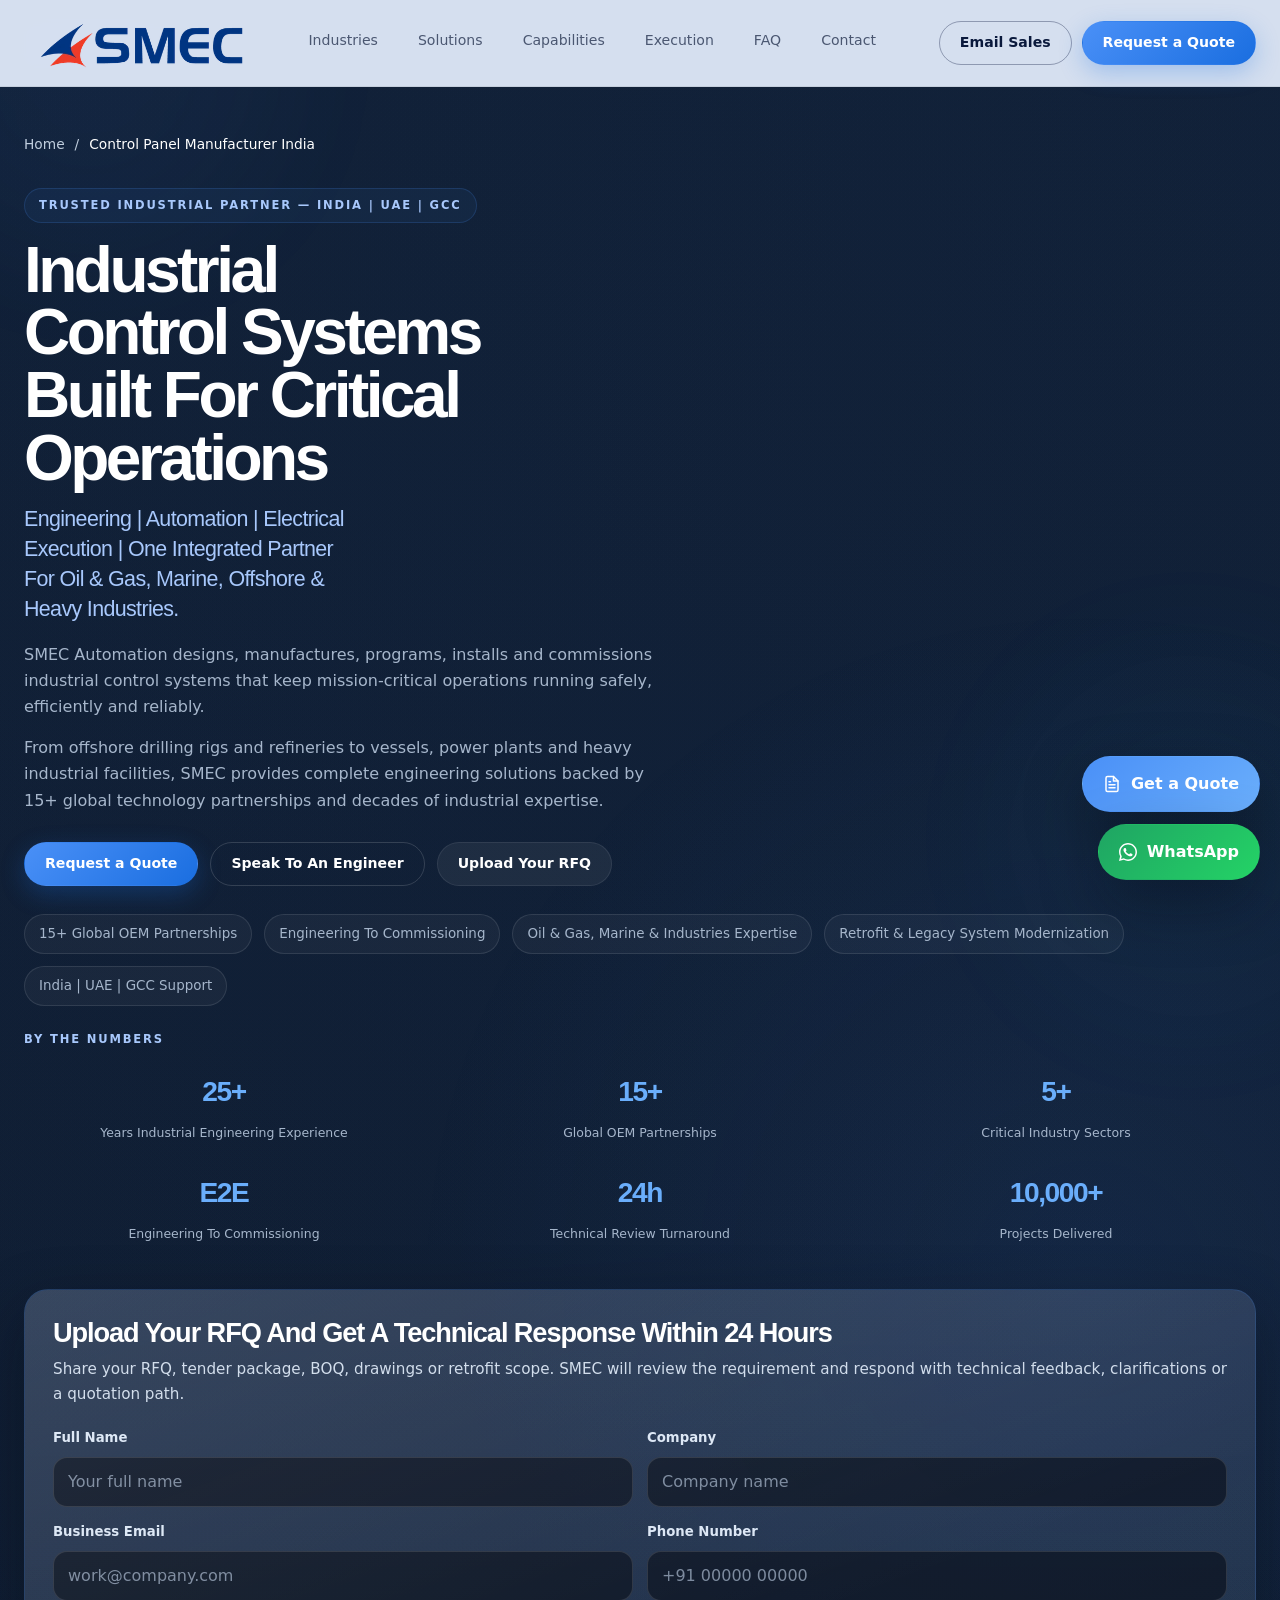
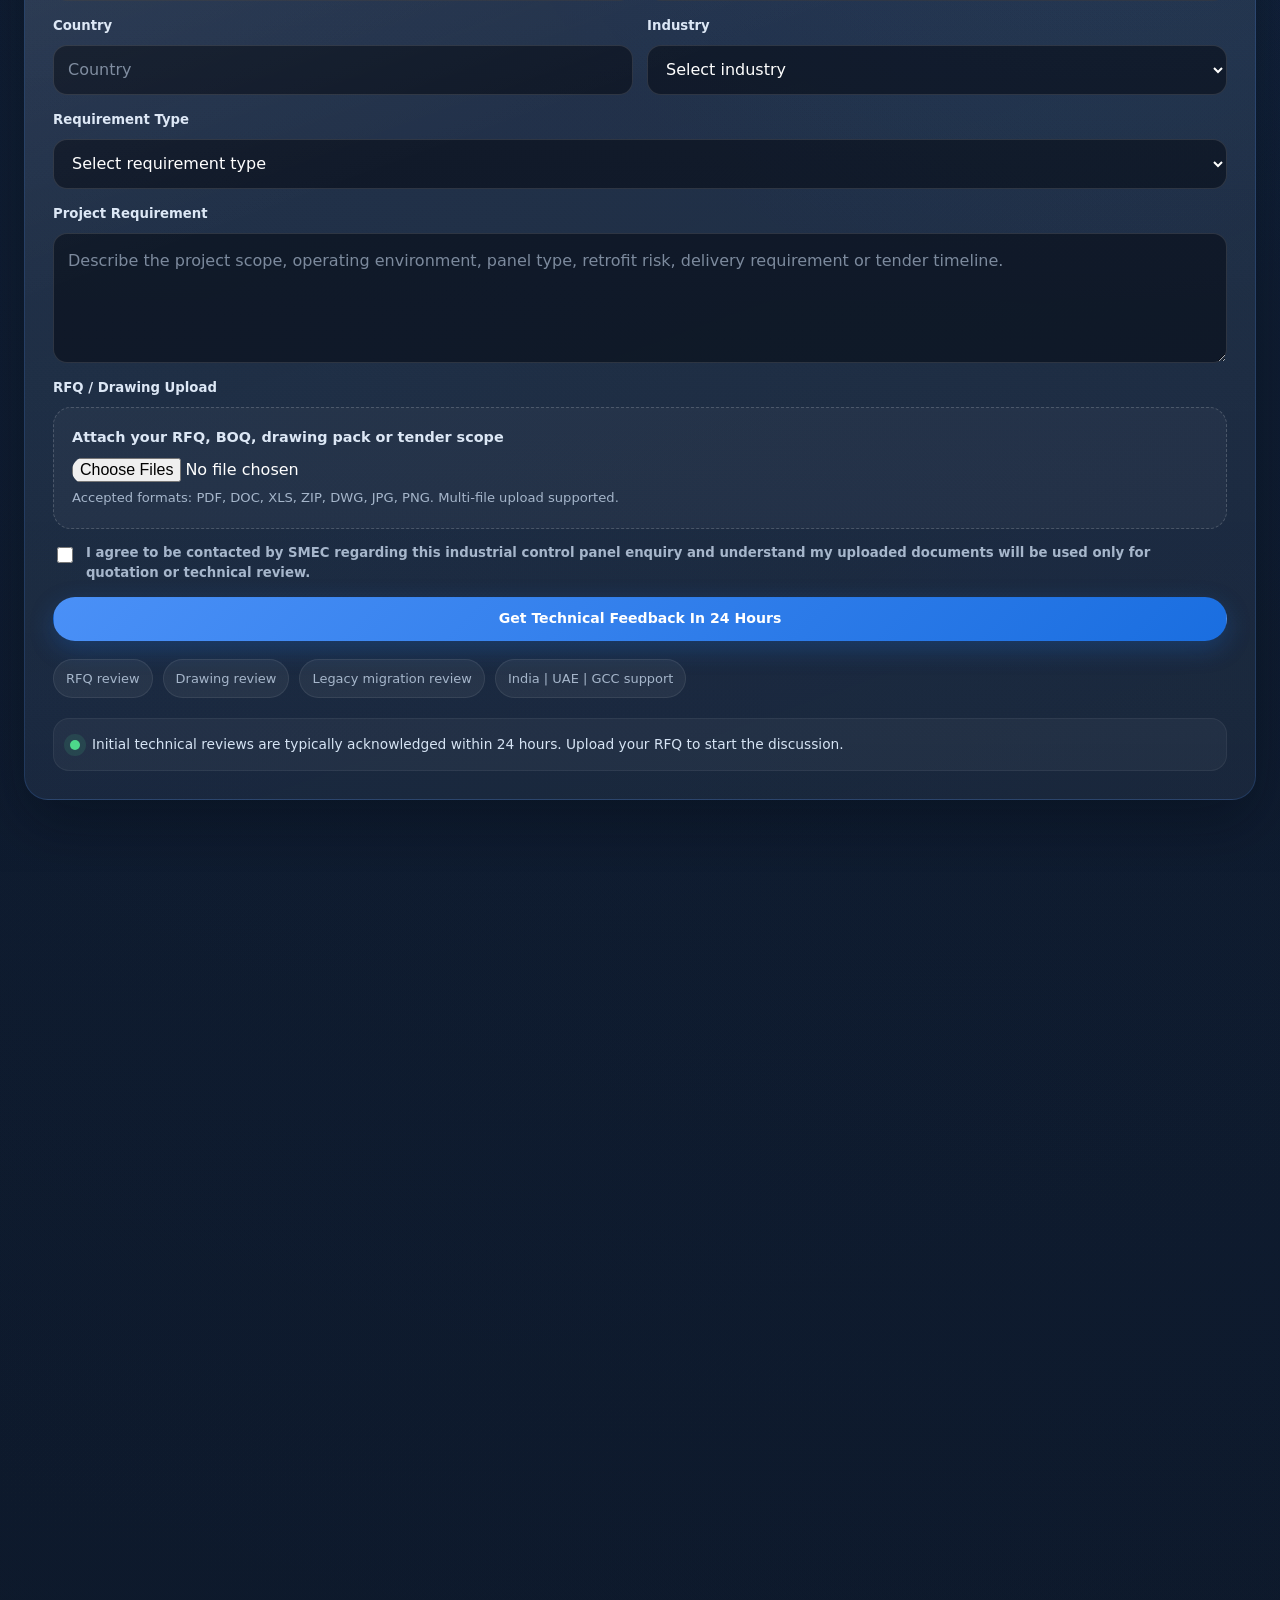
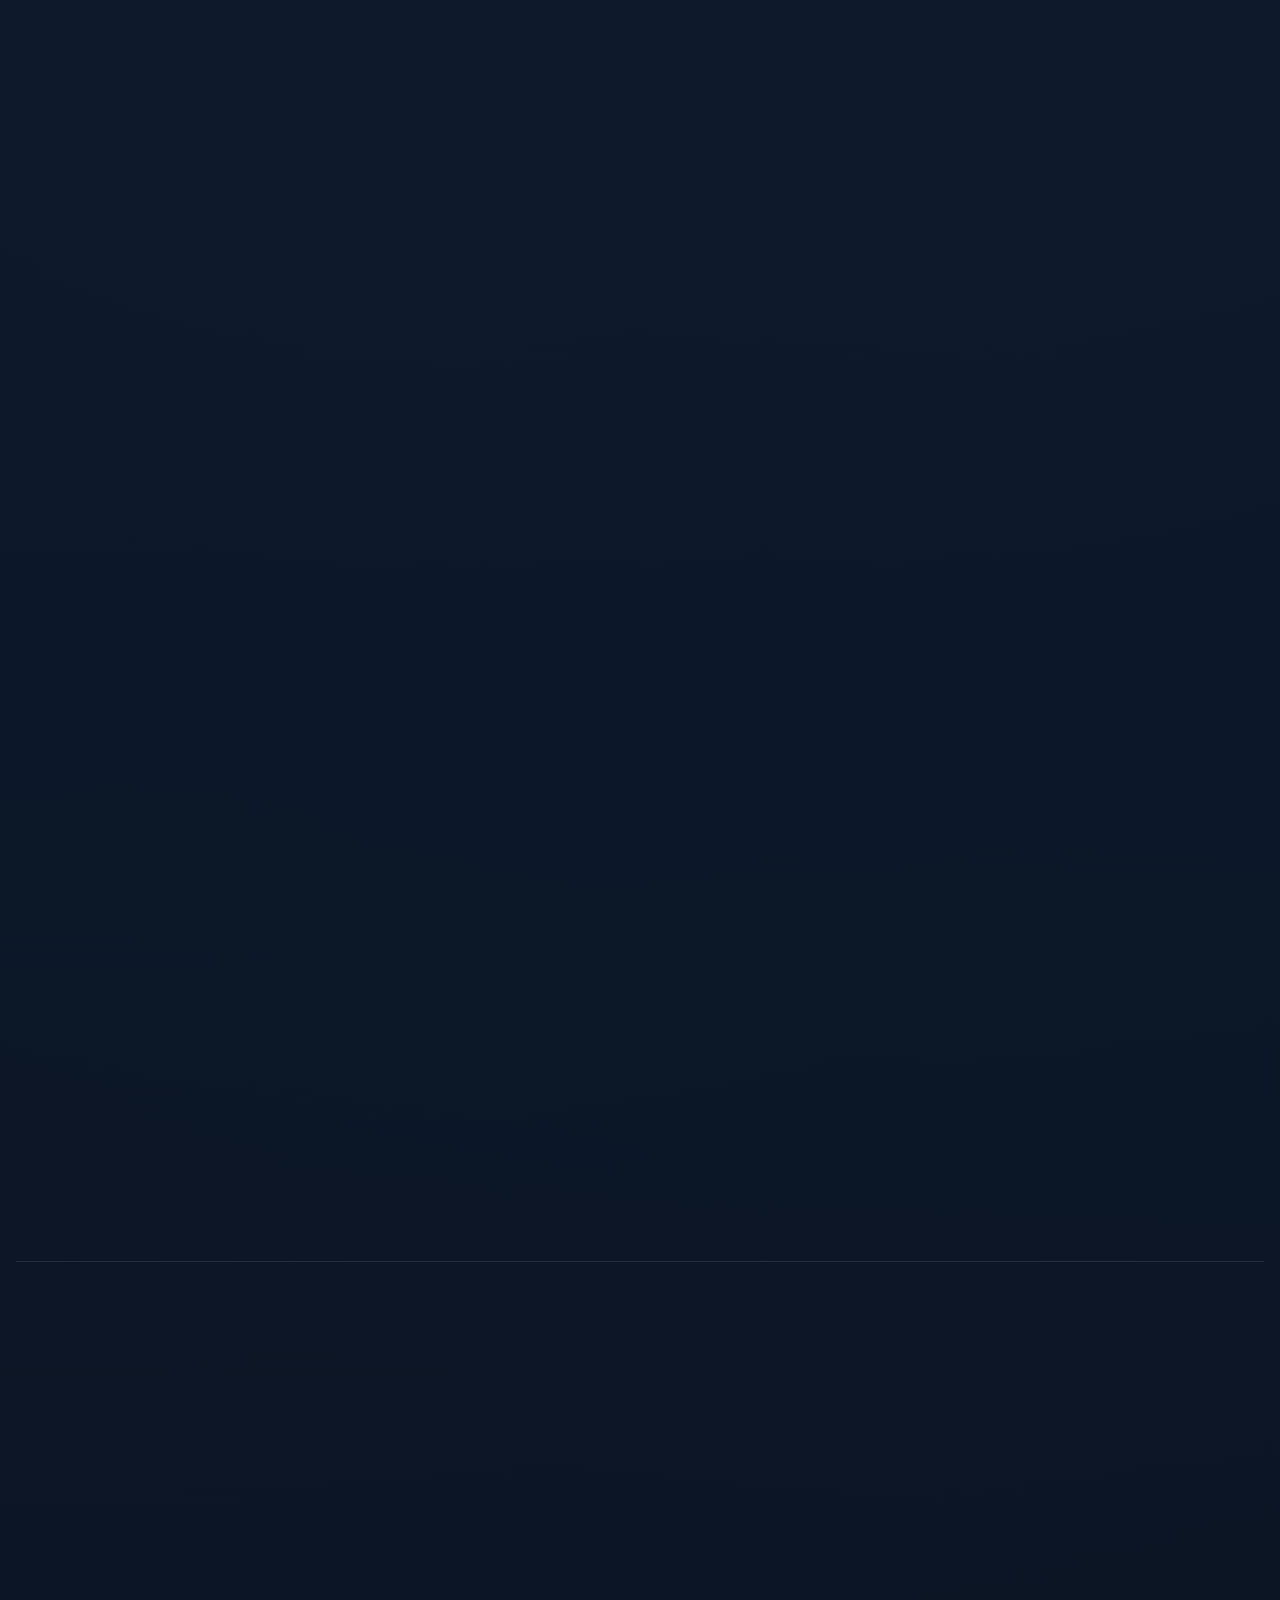
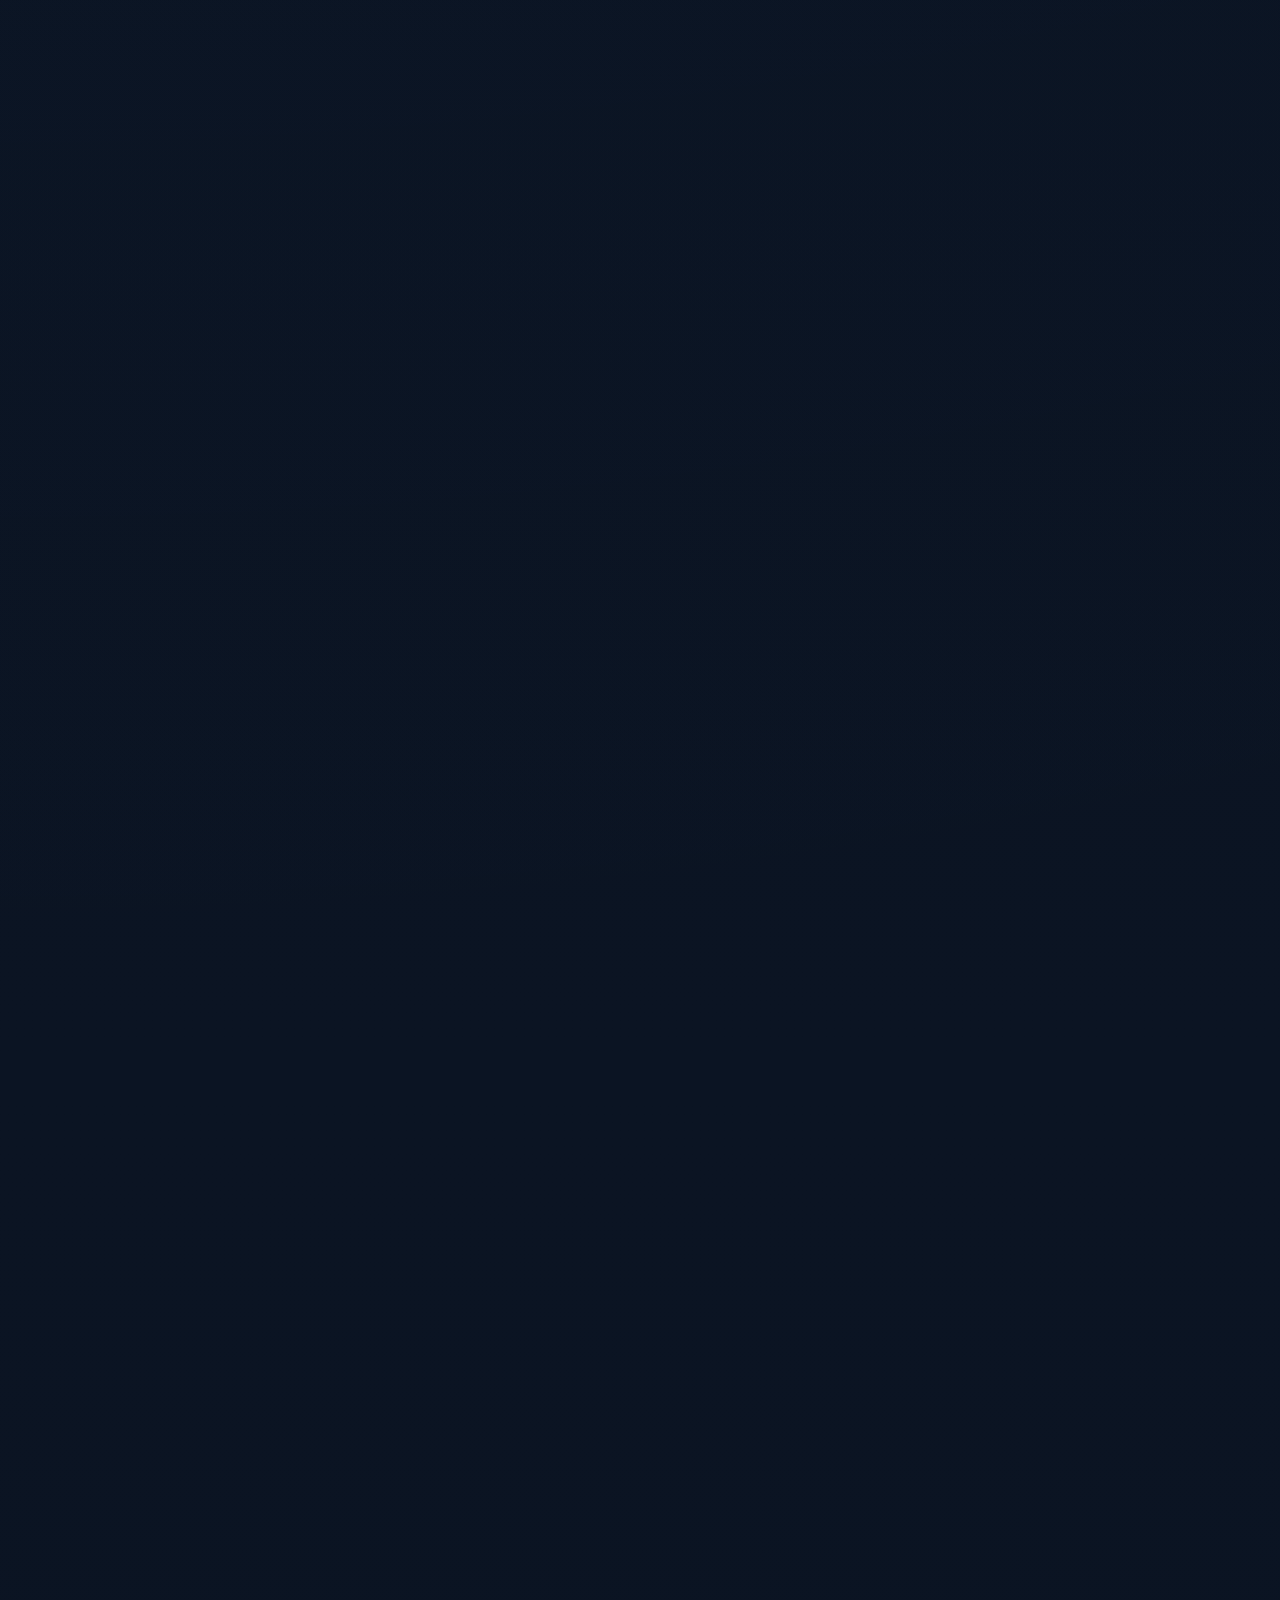
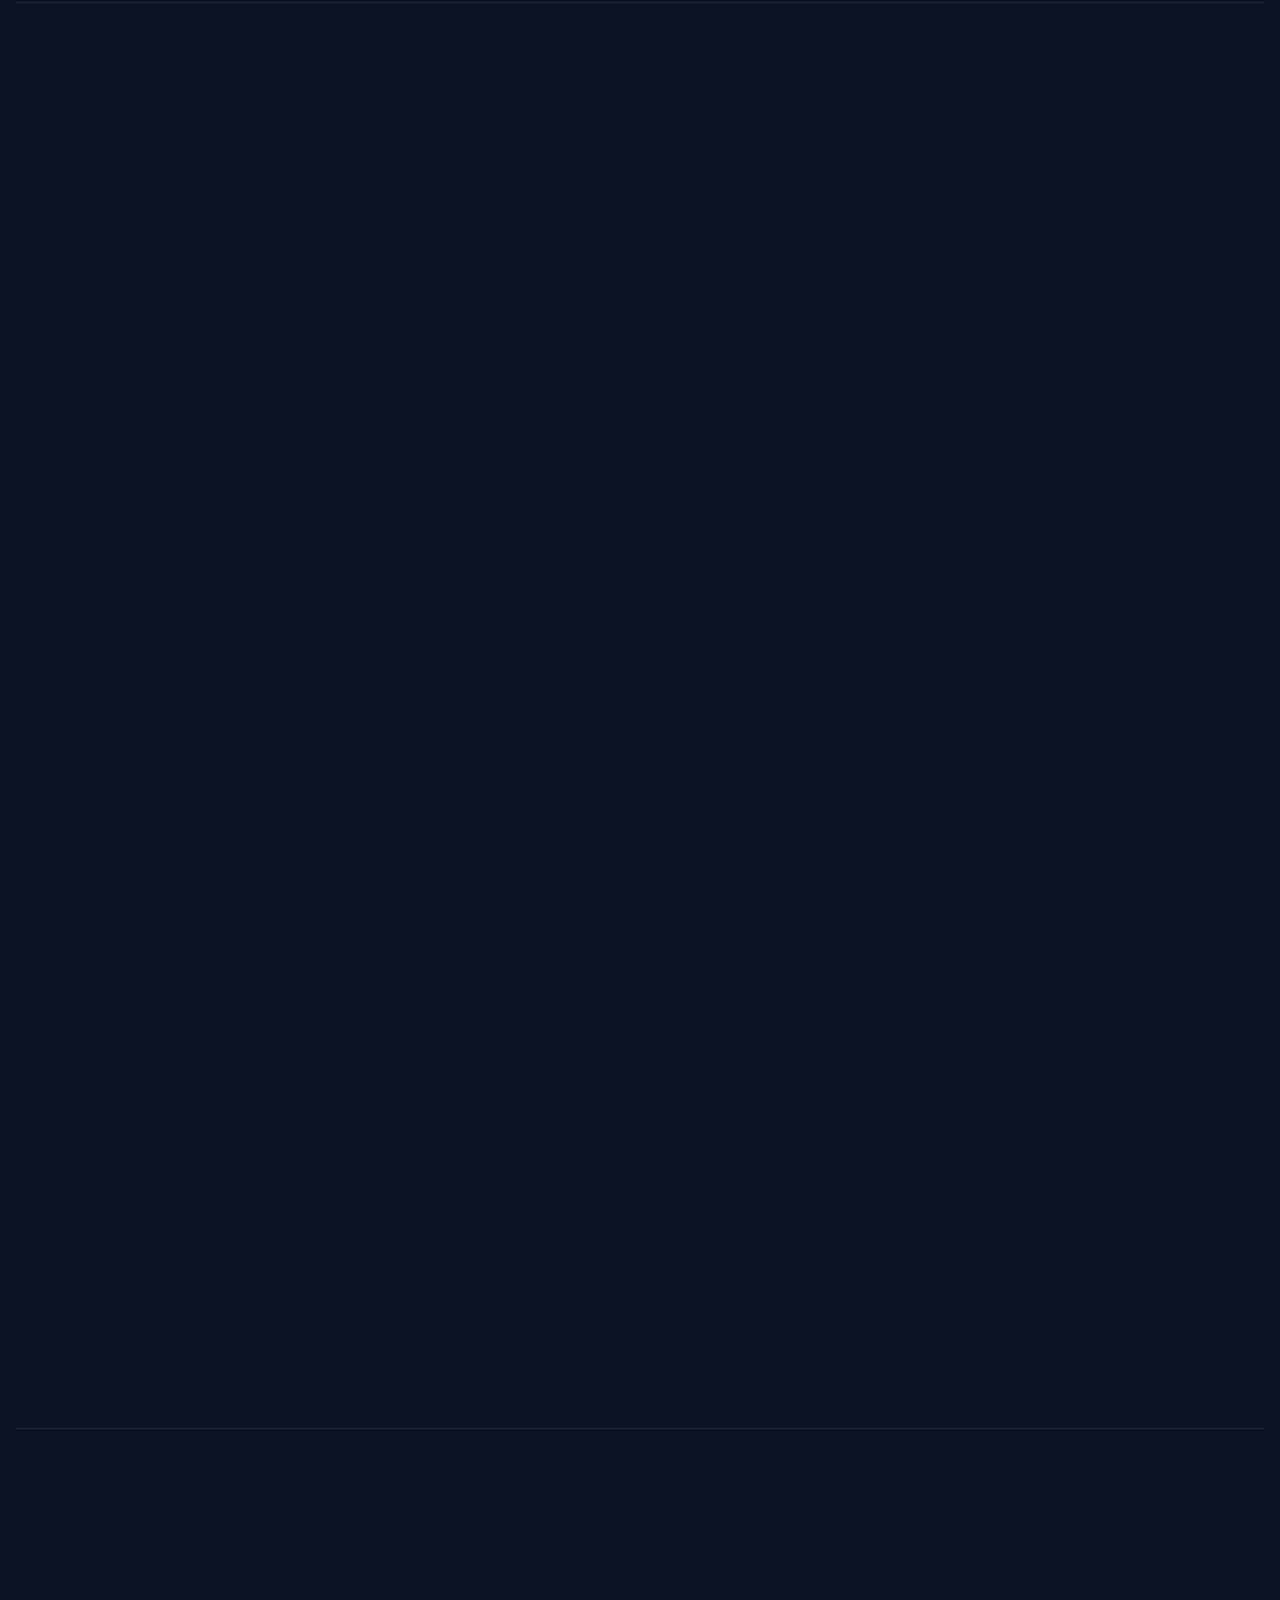
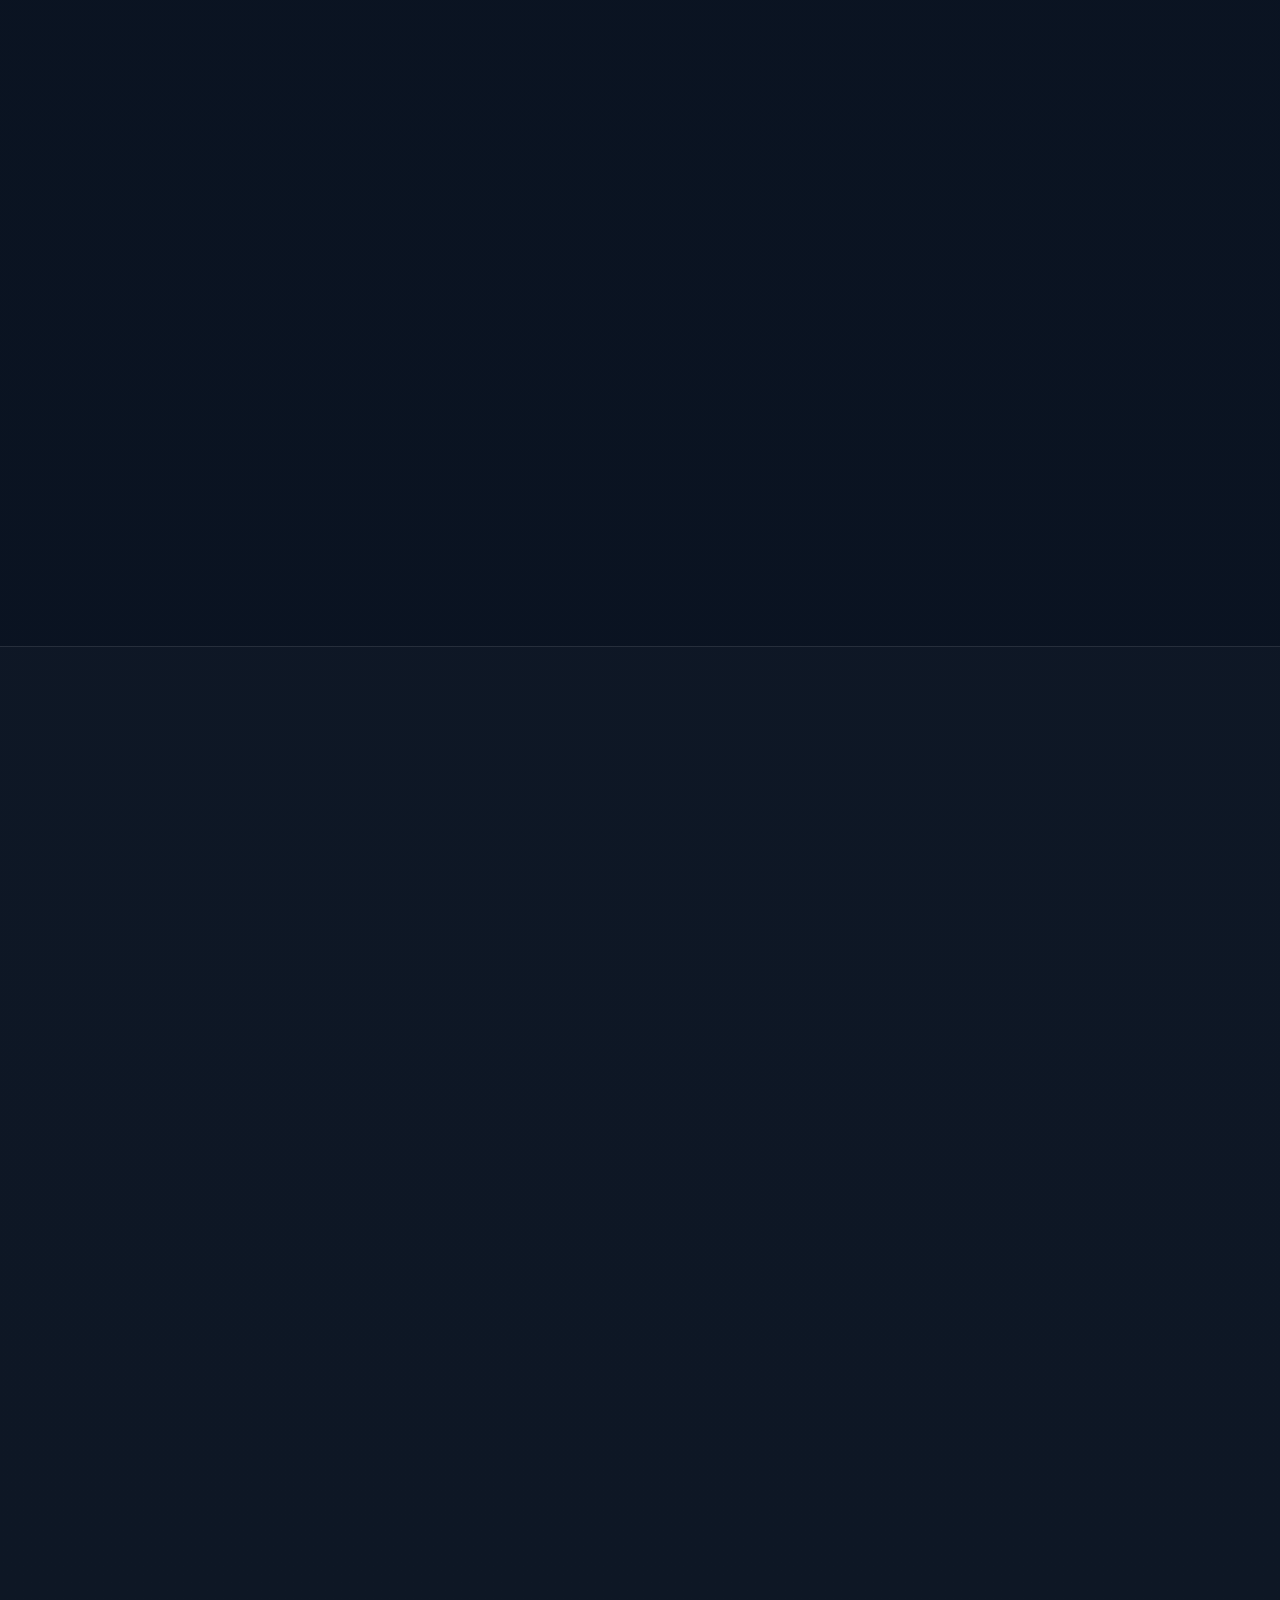
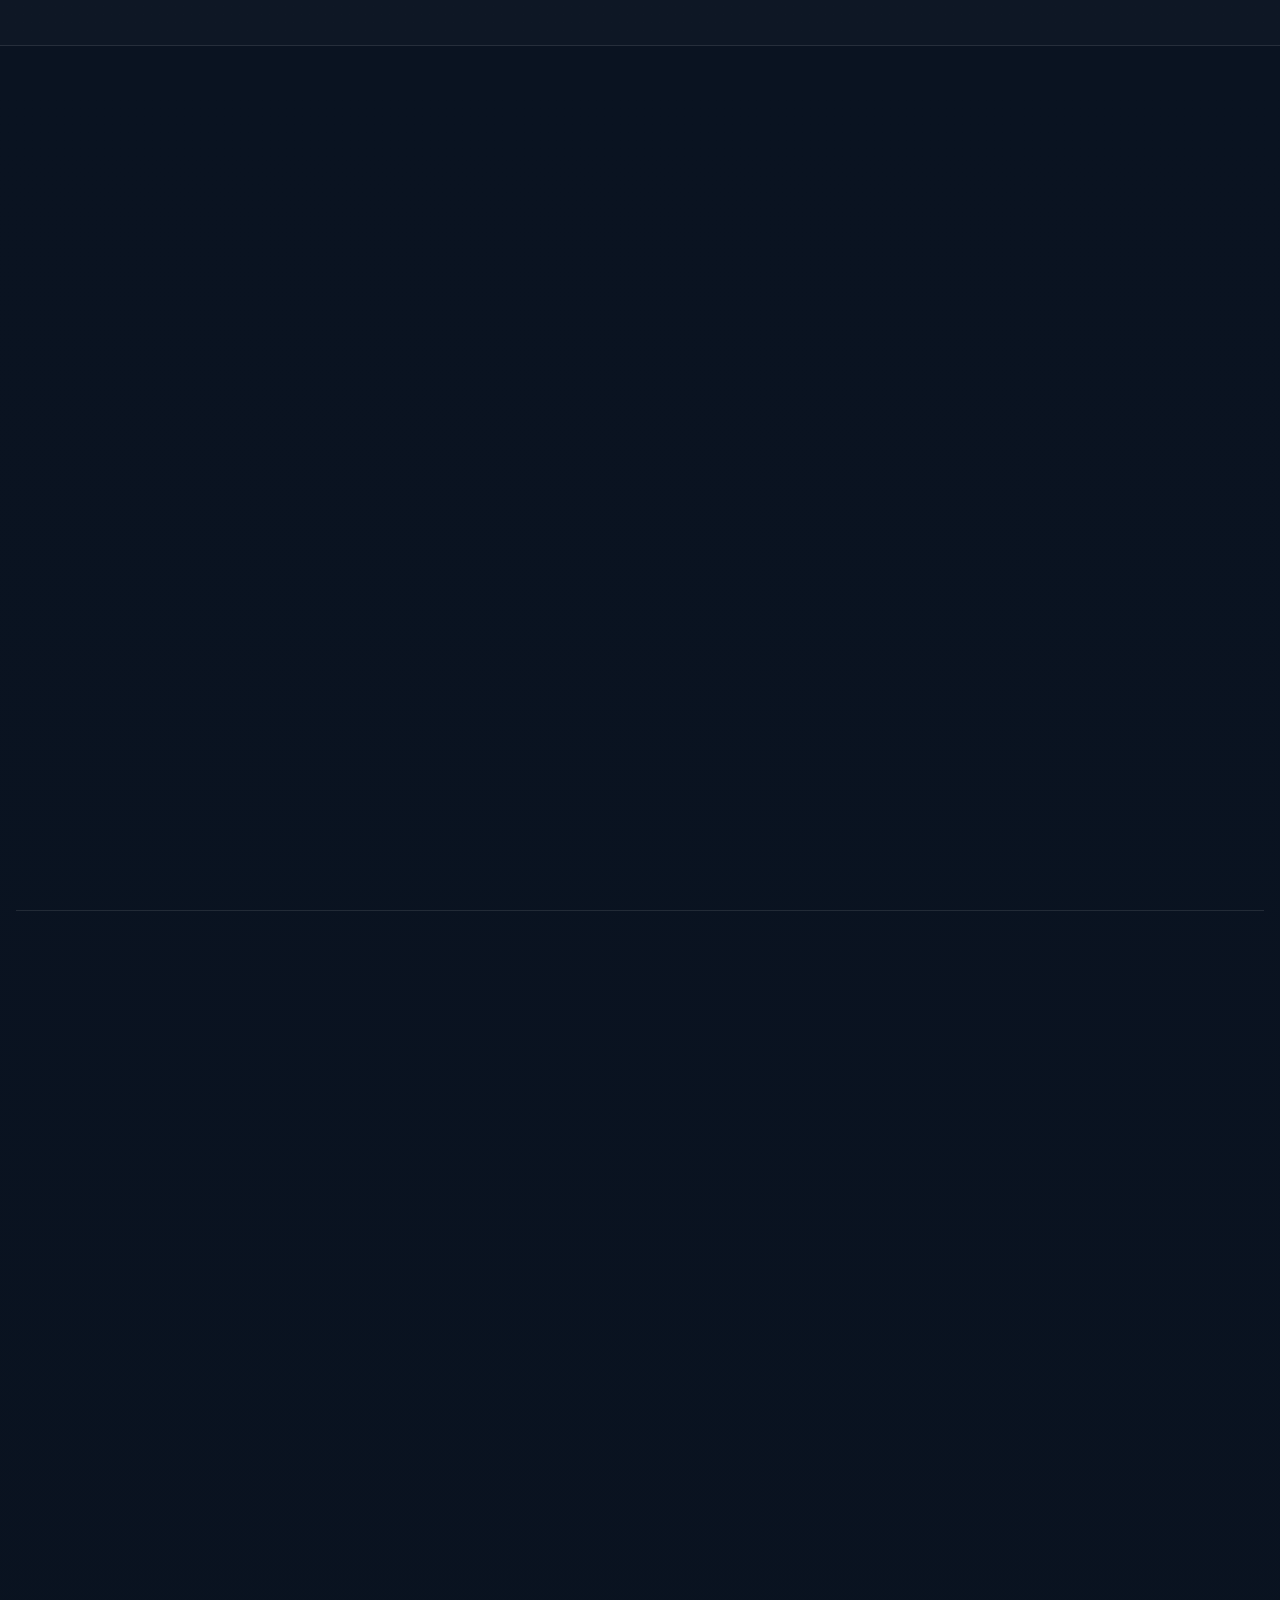
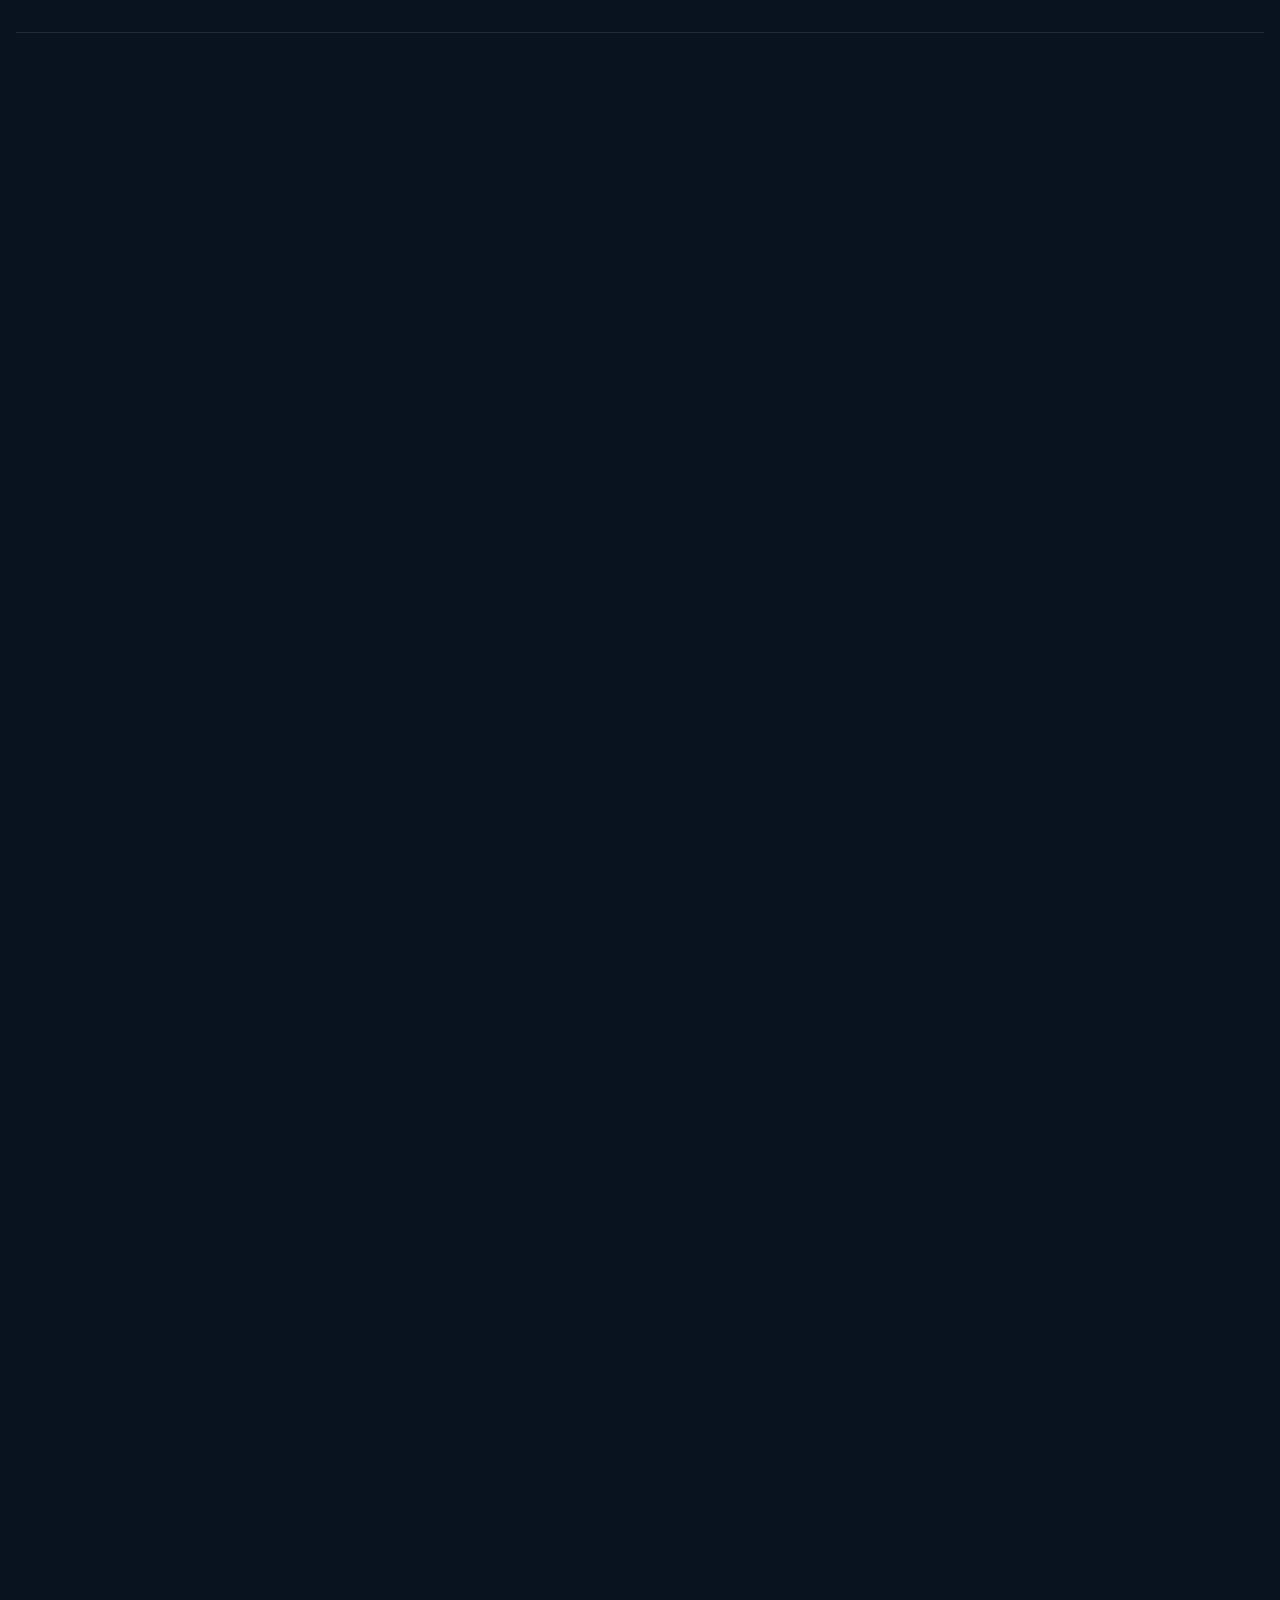
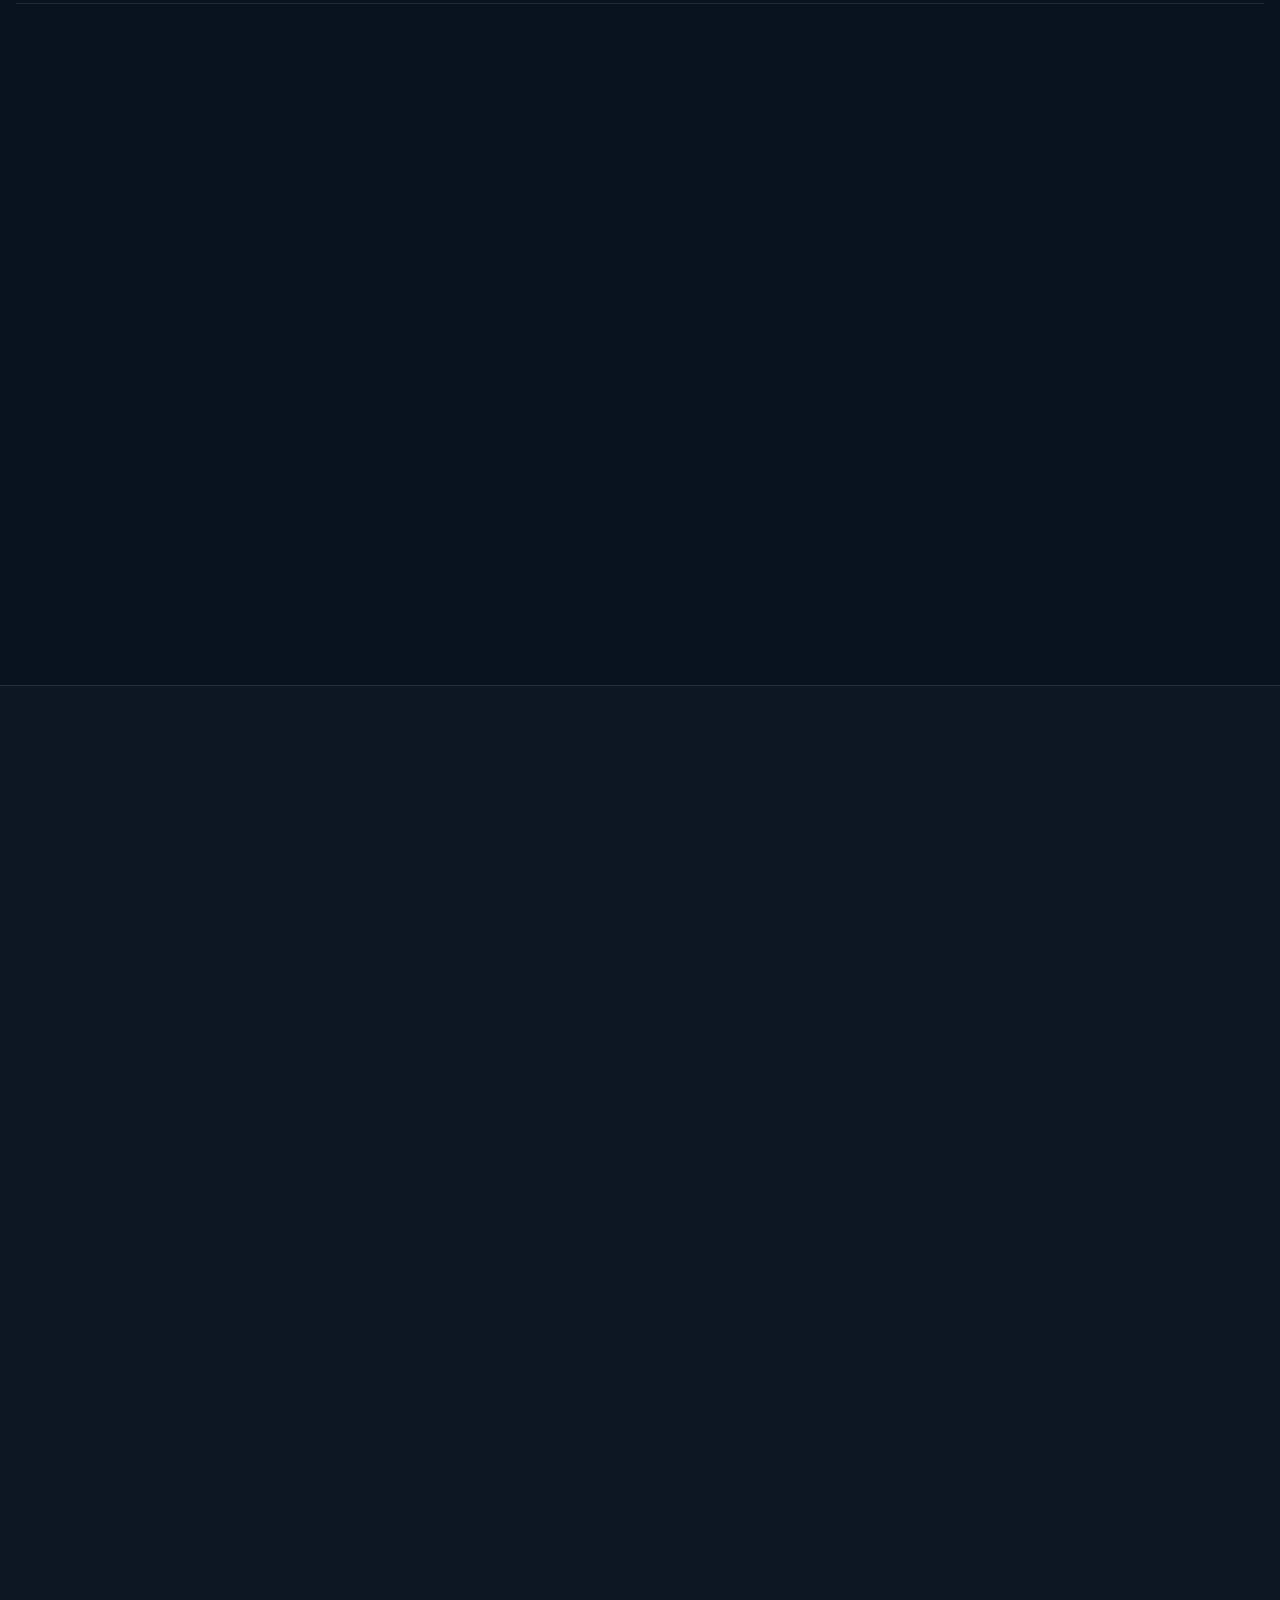
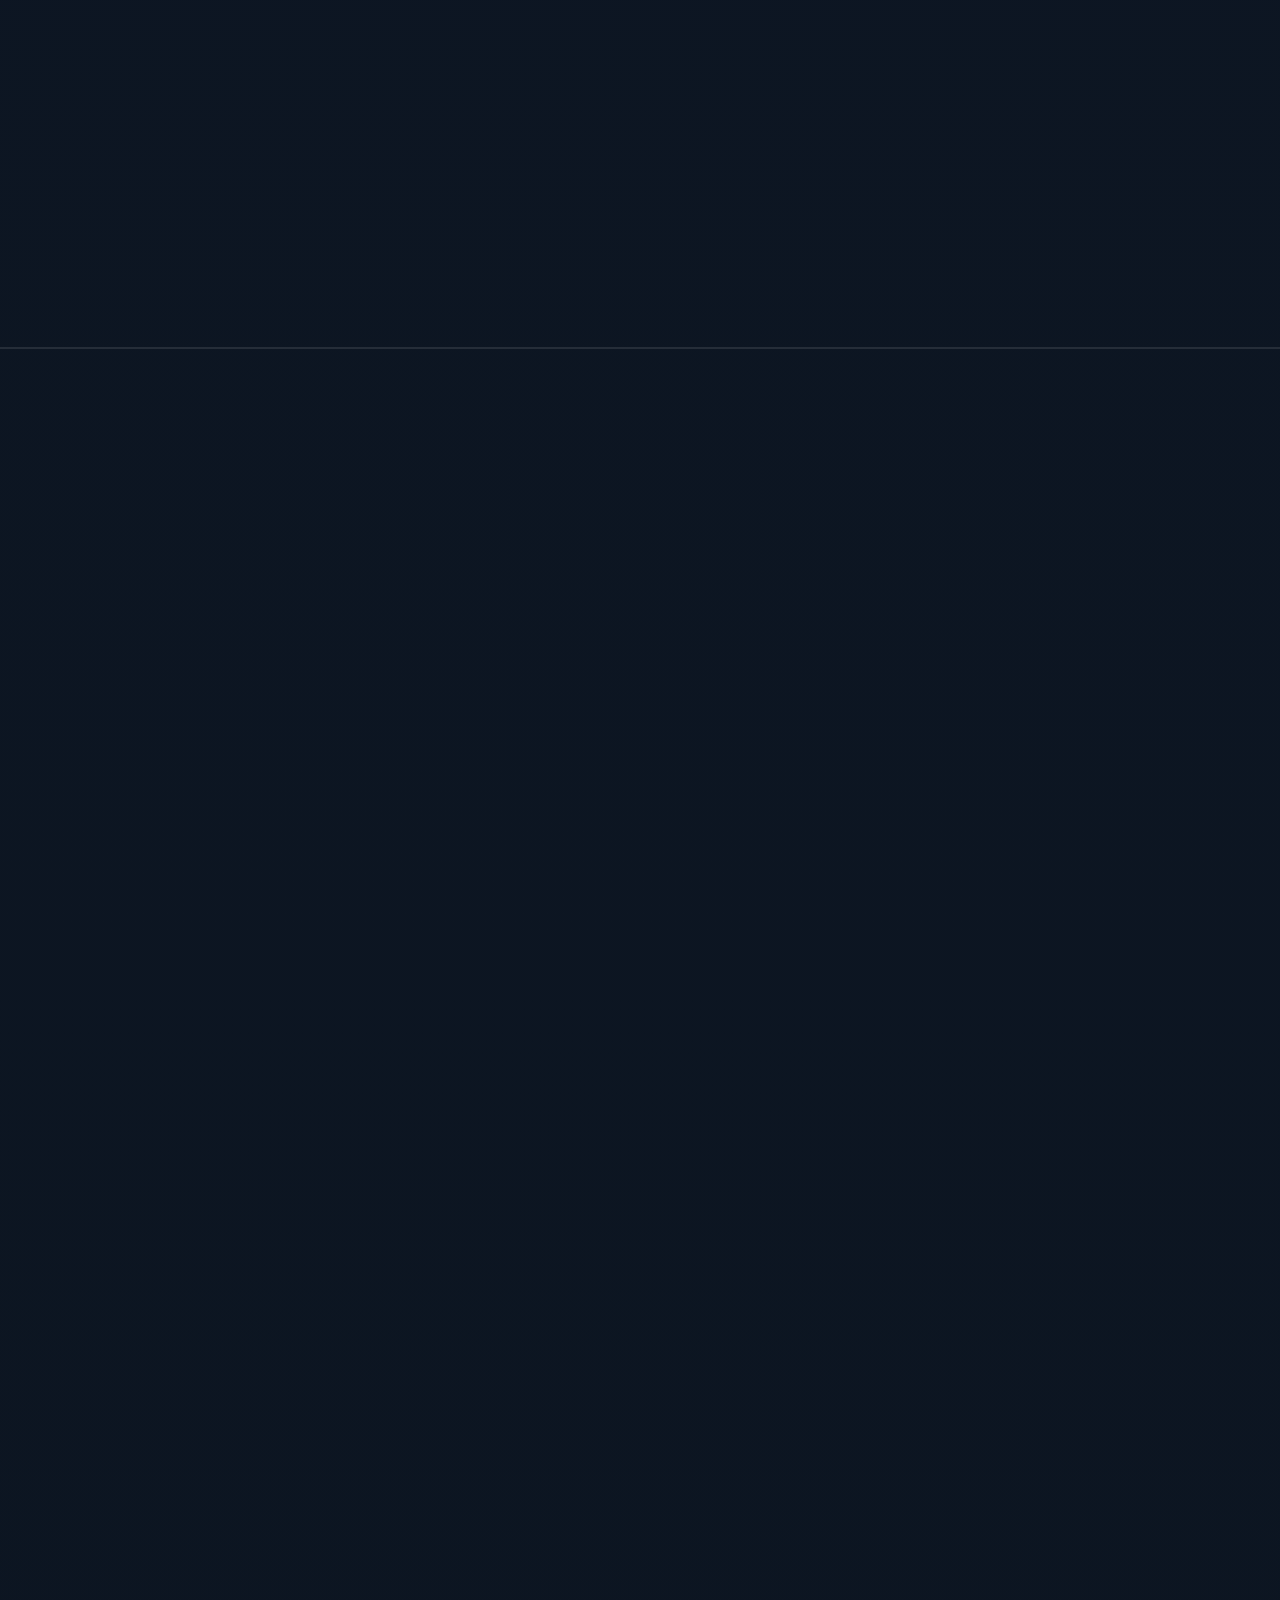
==== commit fad2ed68: "remove image" ====
--- a/index.html
+++ b/index.html
@@ -341,7 +341,7 @@
             <div class="hero-copy-wrap reveal">
               <span class="eyebrow">Trusted Industrial Partner — India | UAE | GCC</span>
               <h1>Industrial Control Systems Built For Critical Operations</h1>
-              <p class="hero-subheadline">Engineering | Automation | Electrical | Execution | One Integrated Partner For Oil &amp; Gas, Marine, Offshore &amp; Heavy Industries.</p>
+              <p class="hero-subheadline">Engineering | Automation | Electrical Execution | One Integrated Partner For Oil &amp; Gas, Marine, Offshore &amp; Heavy Industries.</p>
               <p class="hero-copy">SMEC Automation designs, manufactures, programs, installs and commissions industrial control systems that keep mission-critical operations running safely, efficiently and reliably.</p>
               <p class="hero-copy" style="margin-top:14px;">From offshore drilling rigs and refineries to vessels, power plants and heavy industrial facilities, SMEC provides complete engineering solutions backed by 15+ global technology partnerships and decades of industrial expertise.</p>
               <div class="hero-actions">
@@ -461,7 +461,6 @@
                 </div>
                 <div class="form-feedback" aria-live="polite"></div>
                 <button class="button" type="submit">Get Technical Feedback In 24 Hours</button>
-                <div class="submit-meta">Tracking hooks included for GA4, Google Ads, GTM, file upload, phone, email and WhatsApp conversions.</div>
               </form>
               <div class="trust-points">
                 <span>RFQ review</span>
--- a/styles.css
+++ b/styles.css
@@ -1948,5 +1948,8 @@
       .gallery-item {
         height: 160px;
       }
-    }
-  +      .gallery-item img {
+        transform: scale(1.12);
+      }
+    }
+  
